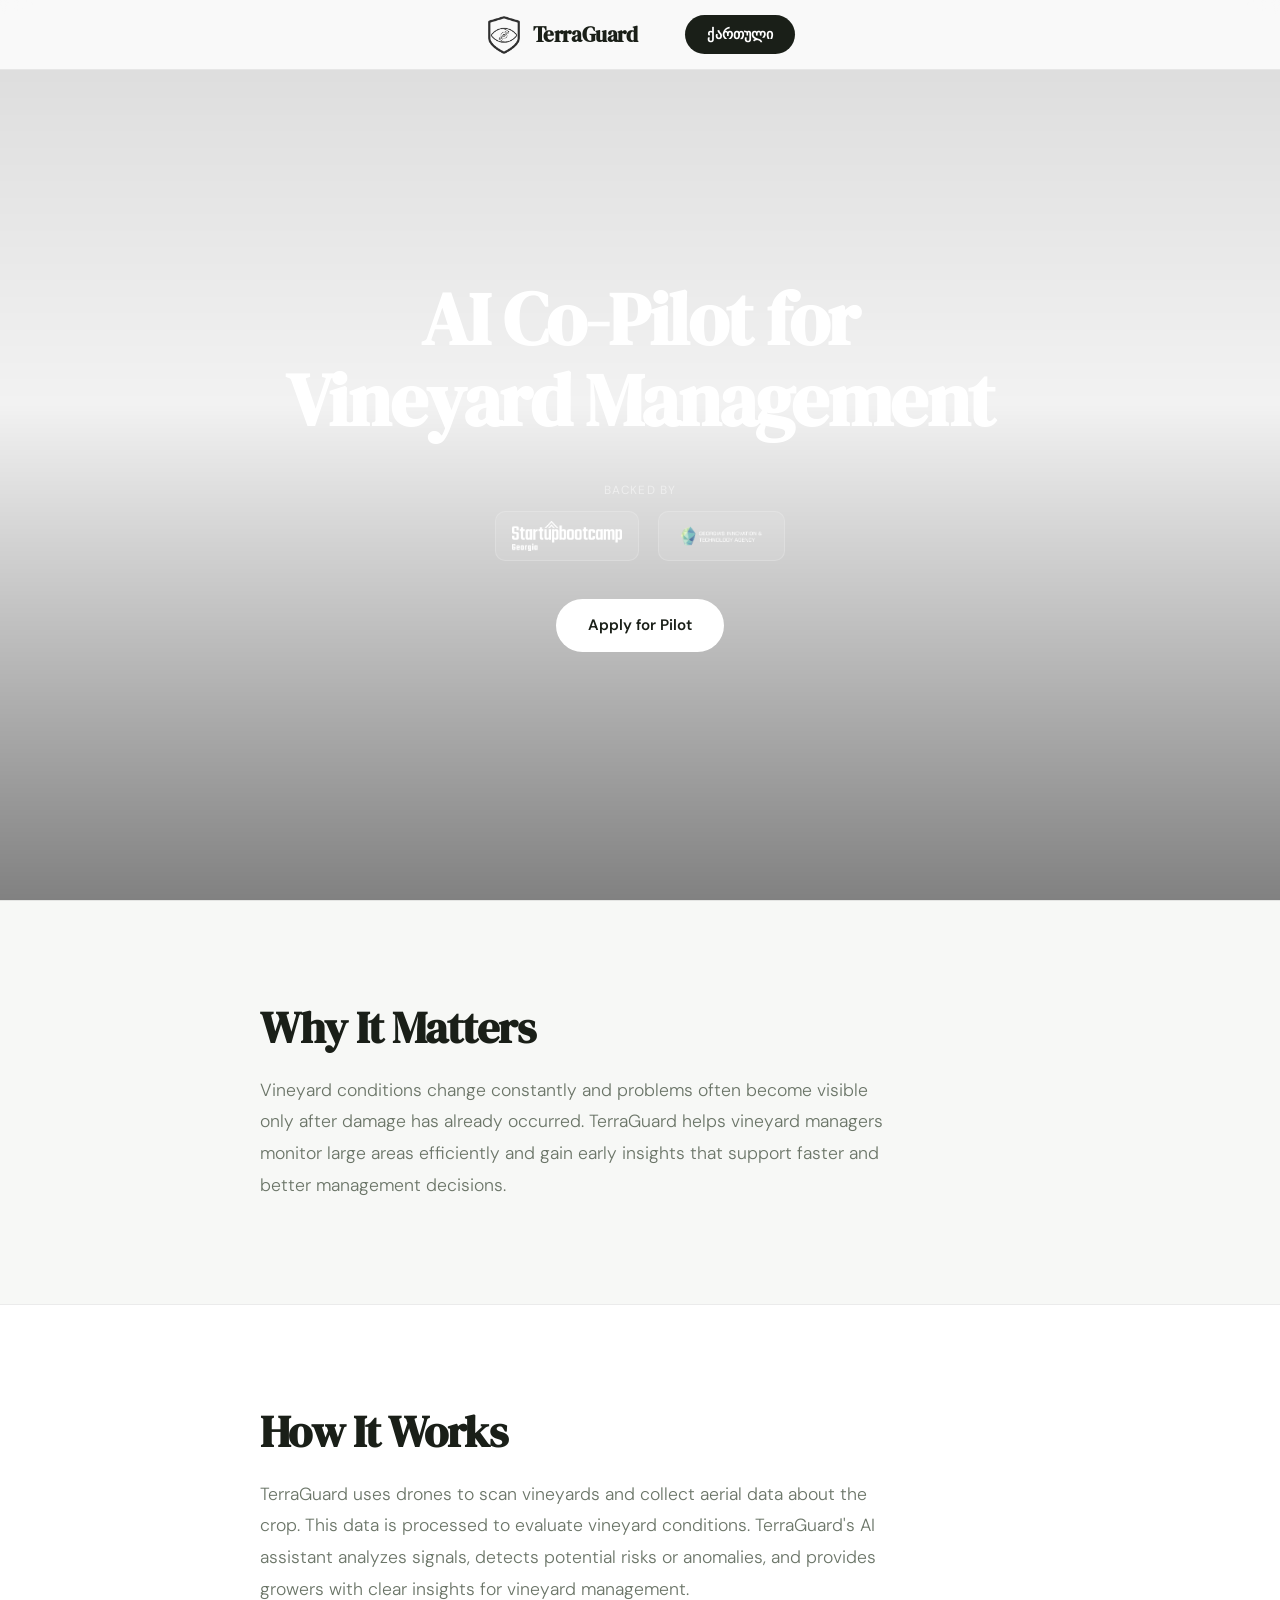
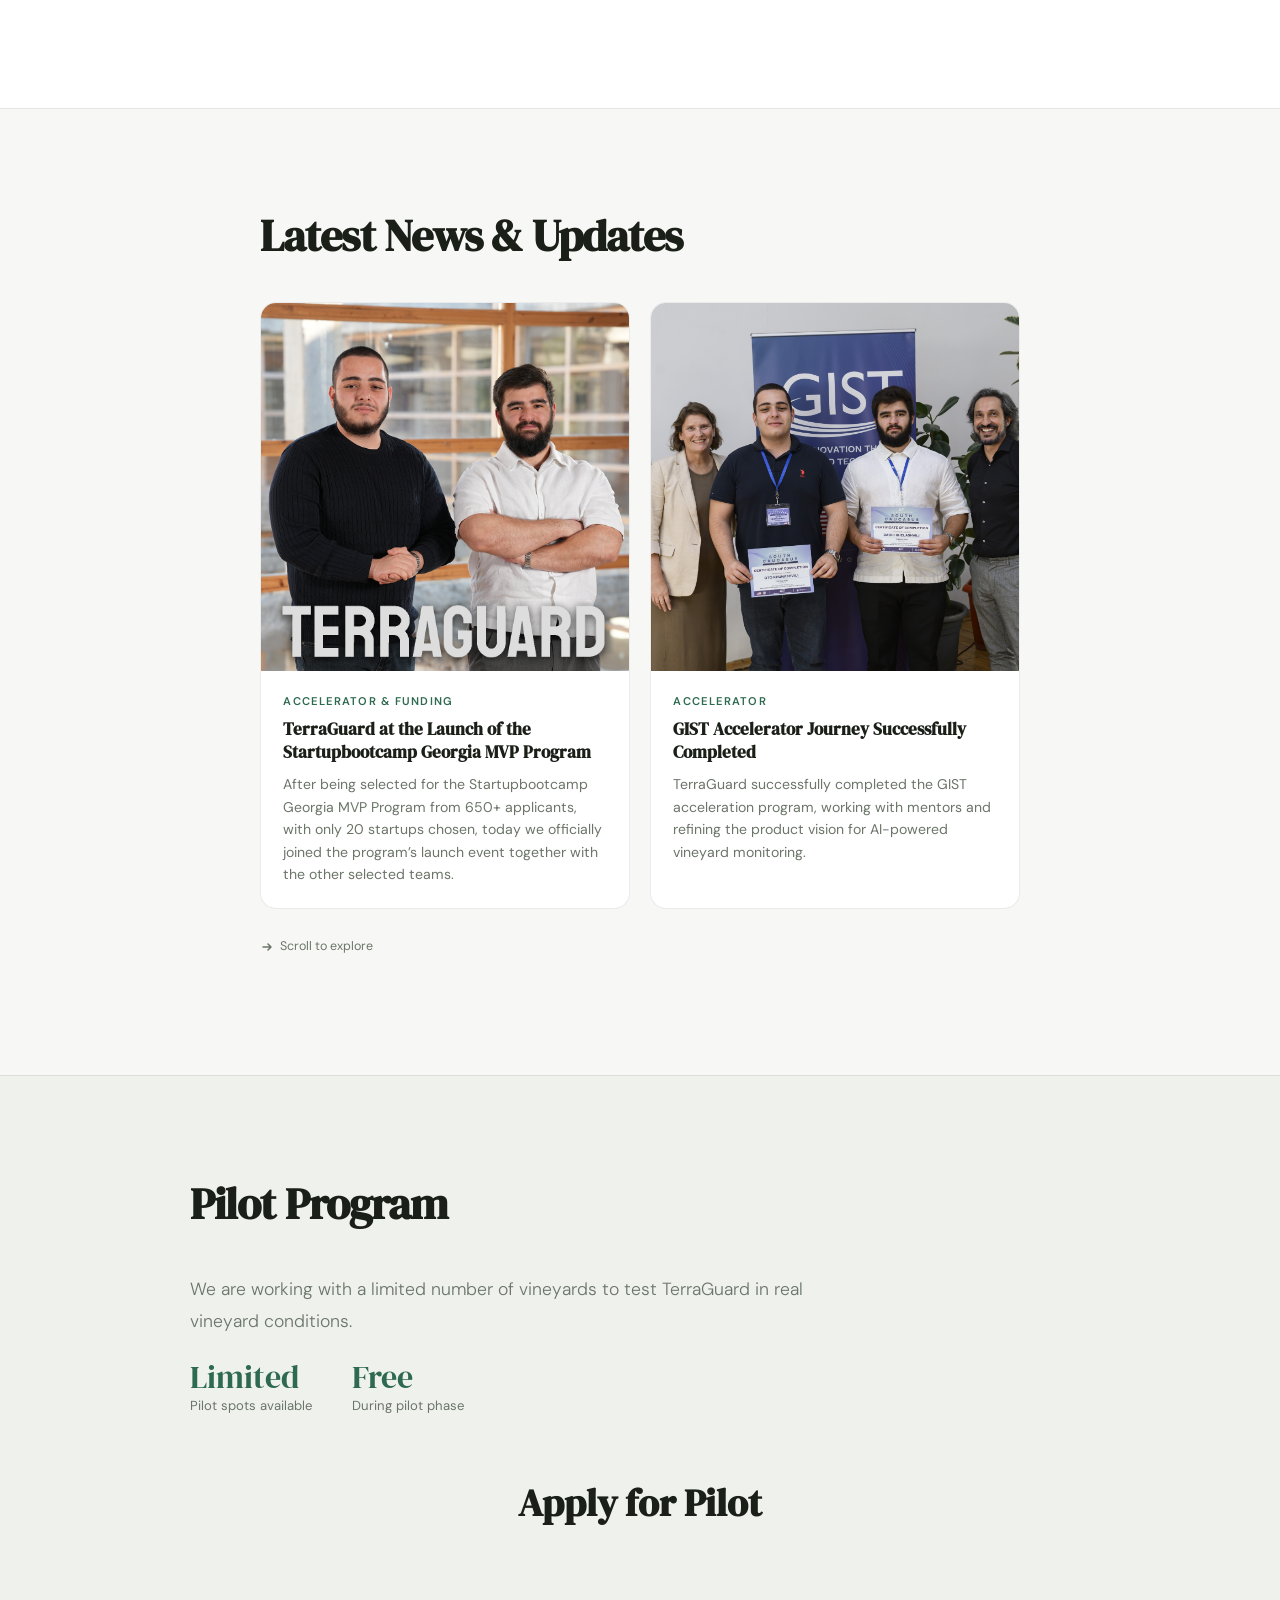
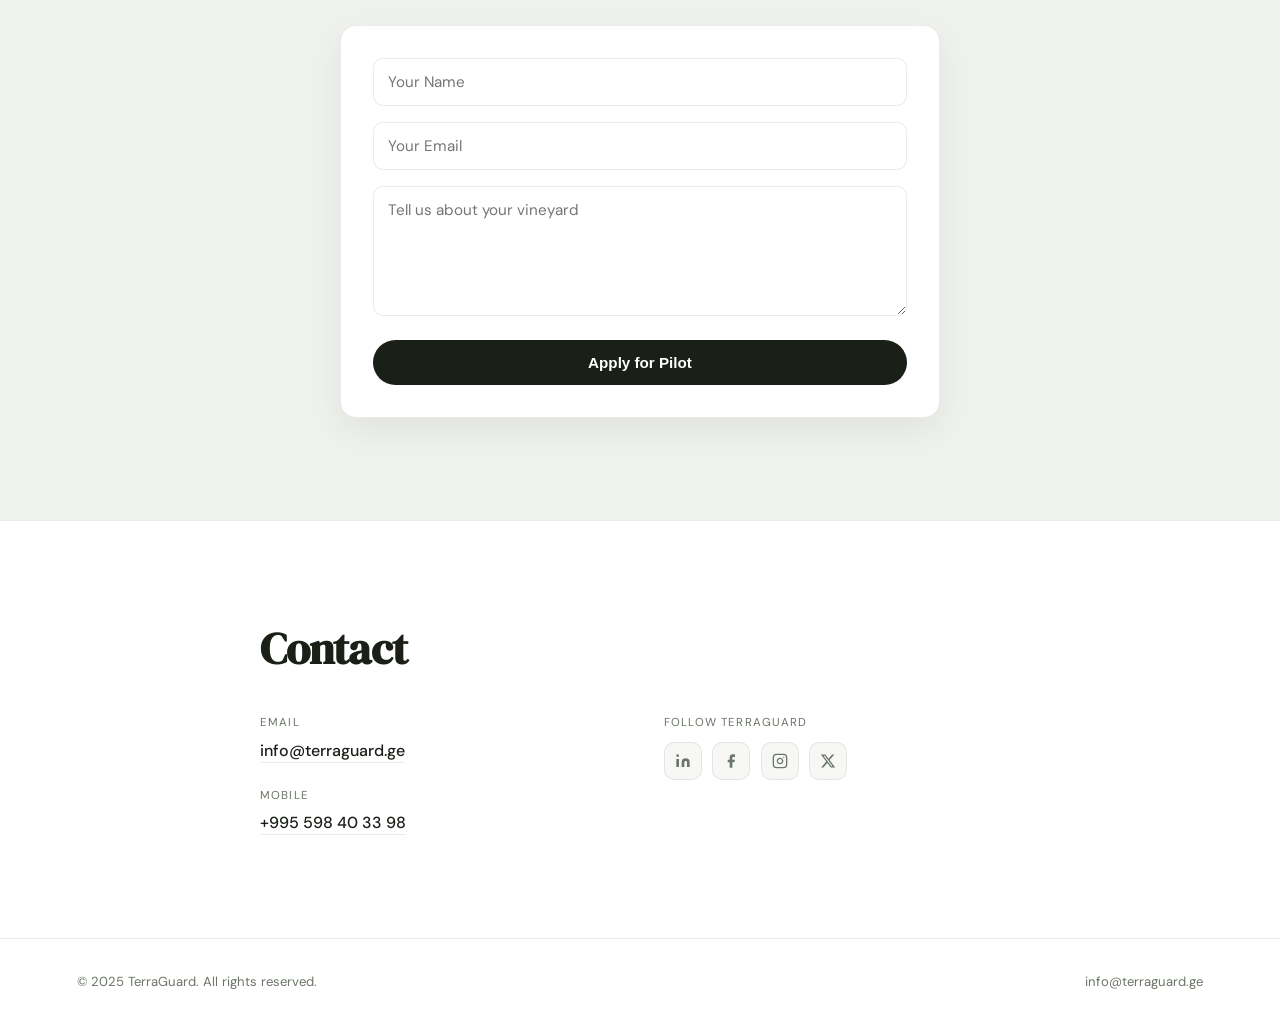
==== index.html @ a2ea426a "Enhance SEO with updated meta tags Updated Open Graph and Twitter meta tags for improved SEO." ====
<!DOCTYPE html>
<html lang="en">
<head>
<!--SEO -->
<meta property="og:title" content="TerraGuard — AI Co-Pilot for Vineyard Management">
<meta property="og:description" content="TerraGuard uses drones and AI to help vineyard managers detect disease early and improve yield quality.">
<meta property="og:image" content="https://terraguard.ge/og-image.png">
<meta property="og:image:width" content="1200">
<meta property="og:image:height" content="630">
<meta property="og:type" content="website">
<meta property="og:url" content="https://terraguard.ge/">

<link rel="canonical" href="https://terraguard.ge/" />
<meta name="robots" content="index, follow">
<meta name="twitter:card" content="summary_large_image">
<meta name="twitter:title" content="TerraGuard — AI Co-Pilot for Vineyard Management">
<meta name="twitter:description" content="TerraGuard uses drones and AI to help vineyard managers detect disease early and improve yield quality.">
<meta name="twitter:image" content="https://terraguard.ge/og-image.png">


<meta charset="UTF-8">
<meta name="viewport" content="width=device-width, initial-scale=1.0">

<meta name="description" content="TerraGuard: AI-powered vineyard monitoring and precision viticulture. Detect disease early and improve yield quality.">

<title>TerraGuard — AI Co-Pilot for Vineyard Management</title>

<link rel="icon" type="image/png" href="profilePics/web_logo.png">

<link rel="preconnect" href="https://fonts.googleapis.com">
<link rel="preconnect" href="https://fonts.gstatic.com" crossorigin>

<link href="https://fonts.googleapis.com/css2?family=DM+Serif+Display:ital@0;1&family=DM+Sans:ital,opsz,wght@0,9..40,300;0,9..40,400;0,9..40,500;0,9..40,600;1,9..40,300&display=swap" rel="stylesheet">

<link rel="stylesheet" href="style.css">
</head>

<body>

<!-- NAV -->
<nav>
<a class="nav-logo" href="#">
<img src="profilePics/logo.png" alt="">
<strong>TerraGuard</strong>
</a>

<a class="nav-cta" id="langToggle">ქართული</a>
</nav>

<!-- HERO -->
<section id="hero">
<div class="hero-bg"></div>

<div class="hero-content">

<h1
data-en="AI Co-Pilot for Vineyard Management"
data-ka="ვენახის AI ასისტენტი">
AI Co-Pilot for Vineyard Management
</h1>

<div class="backed-by">

<span
class="backed-by-label"
data-en="Backed by"
data-ka="მხარდაჭერილია">
Backed by
</span>

<div class="backed-by-logos">

<a href="#">
<img src="profilePics/sbc.png">
</a>

<a href="#">
<img src="profilePics/gita.png">
</a>

</div>
</div>

<div class="hero-cta-wrap">

<a class="btn-primary" href="#pilot"
data-en="Apply for Pilot"
data-ka="ადრეული წვდომის მოთხოვნა">
Apply for Pilot
</a>

</div>

</div>
</section>

<!-- WHY -->
<section id="why">

<div class="section-inner">

<h2
data-en="Why It Matters"
data-ka="რატომ არის ეს მნიშვნელოვანი">
Why It Matters
</h2>

<p class="body-text"
data-en="Vineyard conditions change constantly and problems often become visible only after damage has already occurred. TerraGuard helps vineyard managers monitor large areas efficiently and gain early insights that support faster and better management decisions."
data-ka="ვენახის პრობლემები მუდმივად ცვალებადია და ხშირად მხოლოდ მაშინ ხდება შესამჩნევი, როდესაც დაზიანება უკვე სახეზეა. „ტერაგარდი“ მევენახეებს დიდი ტერიტორიების ეფექტურად მონიტორინგსა და ადრეული ანალიზის მიღებაში ეხმარება, რაც ხელს უწყობს სწრაფი და სწორი გადაწყვეტილებების მიღებას.">

Vineyard conditions change constantly and problems often become visible only after damage has already occurred. TerraGuard helps vineyard managers monitor large areas efficiently and gain early insights that support faster and better management decisions.

</p>

</div>
</section>

<!-- HOW -->
<section id="how">

<div class="section-inner">

<h2
data-en="How It Works"
data-ka="როგორ ფუნქციონირებს">
How It Works
</h2>

<p class="body-text"
data-en="TerraGuard uses drones to scan vineyards and collect aerial data about the crop. This data is processed to evaluate vineyard conditions. TerraGuard's AI assistant analyzes signals, detects potential risks or anomalies, and provides growers with clear insights for vineyard management."
data-ka="ტერაგარდი იყენებს დრონებს ვენახების დასასკანირებლად და აგროვებს ინფორმაციას მოსავლის შესახებ. ეს მონაცემები მუშავდება ვენახის მდგომარეობის შესაფასებლად. „ტერაგარდის“ AI ასისტენტი აანალიზებს მიღებულ სიგნალებს, ავლენს პოტენციურ რისკებსა თუ ანომალიებს და მევენახეებს აწვდის მკაფიო რჩევებს ვენახის მართვის შესახებ.">

TerraGuard uses drones to scan vineyards and collect aerial data about the crop. This data is processed to evaluate vineyard conditions. TerraGuard's AI assistant analyzes signals, detects potential risks or anomalies, and provides growers with clear insights for vineyard management.

</p>

</div>
</section>

  <section id="news">
  <div class="section-inner reveal">
    <h2 
      data-en="Latest News & Updates"
      data-ka="სიახლეები">
      Latest News &amp; Updates
    </h2>
  </div>
  <div class="section-inner">
    <div class="news-scroll-wrap">
      <div class="news-scroll">

        
        <div class="news-card">
          <div class="news-card-img">
            <img src="profilePics/me da dachi.png" alt="Startupbootcamp Georgia MVP Program"
              onerror="this.style.display='none';this.parentNode.innerHTML='<div class=\'img-placeholder\'><svg width=\'40\' height=\'40\' viewBox=\'0 0 24 24\' fill=\'none\' stroke=\'#b8c9b0\' stroke-width=\'1.2\'><path d=\'M12 2L2 7l10 5 10-5-10-5z\'/><path d=\'M2 17l10 5 10-5\'/><path d=\'M2 12l10 5 10-5\'/></svg></div>'">
          </div>
          <div class="news-card-body">
            <span class="news-tag"
              data-en="Accelerator & Funding"
              data-ka="აქსელერაცია და დაფინანსება">
              Accelerator & Funding
            </span>
            <h3
              data-en="TerraGuard at the Launch of the Startupbootcamp Georgia MVP Program"
              data-ka="ტერაგარდი Startupbootcamp Georgia-ს MVP პროგრამის გახსნაზე">
              TerraGuard at the Launch of the Startupbootcamp Georgia MVP Program
            </h3>
            <p
              data-en="After being selected for the Startupbootcamp Georgia MVP Program from 650+ applicants, with only 20 startups chosen, today we officially joined the program’s launch event together with the other selected teams."
              data-ka="650-ზე მეტ აპლიკანტს შორის ჩვენ იმ 20 სტარტაპში მოვხვდით, რომლებიც პროგრამაში მიიღებენ მონაწილეობას. გარდა ამისა, ჩვენი MVP-ის განვითარებისა და ვალიდაციისთვის მოვიპოვეთ GITA-ს გრანტი.">
              After being selected for the Startupbootcamp Georgia MVP Program from 650+ applicants, with only 20 startups chosen, today we officially joined the program’s launch event together with the other selected teams.
            </p>
          </div>
        </div>

        <div class="news-card">
          <div class="news-card-img">
            <img src="profilePics/12.jpg" alt="GIST Accelerator"
              onerror="this.style.display='none';this.parentNode.innerHTML='<div class=\'img-placeholder\'><svg width=\'40\' height=\'40\' viewBox=\'0 0 24 24\' fill=\'none\' stroke=\'#b8c9b0\' stroke-width=\'1.2\'><path d=\'M12 2L2 7l10 5 10-5-10-5z\'/><path d=\'M2 17l10 5 10-5\'/><path d=\'M2 12l10 5 10-5\'/></svg></div>'">
          </div>
          <div class="news-card-body">
            <span class="news-tag"
              data-en="Accelerator"
              data-ka="აქსელერაცია">
              Accelerator
            </span>
            <h3
              data-en="GIST Accelerator Journey Successfully Completed"
              data-ka="GIST აქსელერაციის პროგრამა წარმატებით დავასრულეთ">
              GIST Accelerator Journey Successfully Completed
            </h3>
            <p
              data-en="TerraGuard successfully completed the GIST acceleration program, working with mentors and refining the product vision for AI-powered vineyard monitoring."
              data-ka="ეს იყო საოცარი მოგზაურობა, რომელმაც არა მხოლოდ გამოწვევების წინაშე დაგვაყენა, არამედ ახალი შესაძლებლობებიც დაგვანახა და გუნდის მისიაზეც დაგვაფიქრა">
              TerraGuard successfully completed the GIST acceleration program, working with mentors and refining the product vision for AI-powered vineyard monitoring.
            </p>
          </div>
        </div>

        <div class="news-card">
          <div class="news-card-img">
            <img src="profilePics/datafest-tbilisi.jpg" alt="DataFest Tbilisi"
              onerror="this.style.display='none';this.parentNode.innerHTML='<div class=\'img-placeholder\'><svg width=\'40\' height=\'40\' viewBox=\'0 0 24 24\' fill=\'none\' stroke=\'#b8c9b0\' stroke-width=\'1.2\'><rect x=\'3\' y=\'3\' width=\'18\' height=\'18\' rx=\'2\'/><polyline points=\'3 9 21 9\'/><polyline points=\'9 21 9 9\'/></svg></div>'">
          </div>
          <div class="news-card-body">
            <span class="news-tag"
              data-en="Event"
              data-ka="Event">
              Event
            </span>
            <h3
              data-en="Showcasing TerraGuard at DataFest Tbilisi"
              data-ka="TerraGuard DataFest Tbilisi-ზე">
              Showcasing TerraGuard at DataFest Tbilisi
            </h3>
            <p
              data-en="TerraGuard was presented at DataFest Tbilisi, where the team connected with researchers, startups, and innovators in the AI and data community."
              data-ka="„ტერაგარდი“ წარდგენილი იყო DataFest Tbilisi-ზე, სადაც AI მკვლევრები, სტარტაპერები და ინოვატორები გავიცანით">
              TerraGuard was presented at DataFest Tbilisi, where the team connected with researchers, startups, and innovators in the AI and data community.
            </p>
          </div>
        </div>


      </div>
      <div class="scroll-hint"
        data-en="Scroll to explore"
        data-ka="გასქროლე სანახავად">
        <svg width="14" height="14" viewBox="0 0 14 14" fill="none"><path d="M3 7h8M8 4l3 3-3 3" stroke="currentColor" stroke-width="1.5" stroke-linecap="round" stroke-linejoin="round"/></svg>
        Scroll to explore
      </div>
    </div>
  </div>
</section>
  
<!-- PILOT -->
<section id="pilot">

<div class="pilot-inner">

<h2
data-en="Pilot Program"
data-ka="ადრეული წვდომის მიღების პროგრამა">
Pilot Program
</h2>

<p class="body-text"
data-en="We are working with a limited number of vineyards to test TerraGuard in real vineyard conditions."
data-ka="ჩვენ ვთანამშრომლობთ ვენახების შეზღუდულ რაოდენობასთან, რათა „ტერაგარდი“ რეალურ პირობებში გამოვცადოთ.">

We are working with a limited number of vineyards to test TerraGuard in real vineyard conditions.

</p>

<div class="pilot-stat-row">

<div class="stat">

<span class="stat-num"
data-en="Limited"
data-ka="შეზღუდული">
Limited
</span>

<span class="stat-label"
data-en="Pilot spots available"
data-ka="ადგილები საპილოტე პროგრამისთვის">
Pilot spots available
</span>

</div>

<div class="stat">

<span class="stat-num"
data-en="Free"
data-ka="უფასოა">
Free
</span>

<span class="stat-label"
data-en="During pilot phase"
data-ka="ტესტირების პერიოდში">
During pilot phase
</span>

</div>

</div>

<h3 class="pilot-form-title"
data-en="Apply for Pilot"
data-ka="გახდით პარტნიორი">
Apply for Pilot
</h3>

<div class="contact-form-card">

<form action="https://formspree.io/f/mzdjjvdy" method="POST" class="contact-form">

<input
type="text"
name="name"
placeholder="Your Name"
data-en="Your Name"
data-ka="სახელი და გვარი"
required>

<input
type="email"
name="email"
placeholder="Your Email"
data-en="Your Email"
data-ka="ელფოსტა"
required>

<textarea
name="message"
placeholder="Tell us about your vineyard"
data-en="Tell us about your vineyard"
data-ka="მოგვიყევით თქვენი ვენახის შესახებ"
required></textarea>

<button type="submit" class="contact-submit"
data-en="Apply for Pilot"
data-ka="ადრეული წვდომის მოთხოვნა">
Apply for Pilot
</button>

</form>

</div>

</div>
</section>

<!-- CONTACT -->
<section id="contact">
  <div class="section-inner">

    <div class="reveal">
      <h2>Contact</h2>
    </div>

    <div class="contact-grid reveal">

      <div>
        <div class="contact-item">
          <span class="contact-label">Email</span>
          <span class="contact-value">
            <a href="mailto:info@terraguard.ge">info@terraguard.ge</a>
          </span>
        </div>

        <div class="contact-item" style="margin-top:1.5rem">
          <span class="contact-label">Mobile</span>
          <span class="contact-value">
            <a href="tel:+995598403398">+995 598 40 33 98</a>
          </span>
        </div>
      </div>

      <div>
        <div class="contact-item">
          <span class="contact-label">Follow TerraGuard</span>

          <div class="social-row">

            <a class="social-link" href="https://www.linkedin.com/company/terraguard/" aria-label="LinkedIn">
              <svg width="16" height="16" viewBox="0 0 24 24" fill="currentColor">
                <path d="M16 8a6 6 0 016 6v7h-4v-7a2 2 0 00-2-2 2 2 0 00-2 2v7h-4v-7a6 6 0 016-6z"/>
                <rect x="2" y="9" width="4" height="12"/>
                <circle cx="4" cy="4" r="2"/>
              </svg>
            </a>

            <a class="social-link" href="https://www.facebook.com/TerraguardAI" aria-label="Facebook">
              <svg width="16" height="16" viewBox="0 0 24 24" fill="currentColor">
                <path d="M18 2h-3a5 5 0 00-5 5v3H7v4h3v8h4v-8h3l1-4h-4V7a1 1 0 011-1h3z"/>
              </svg>
            </a>

            <a class="social-link" href="https://www.instagram.com/terraguard.ge/" aria-label="Instagram">
              <svg width="16" height="16" viewBox="0 0 24 24" fill="none"
                   stroke="currentColor" stroke-width="2"
                   stroke-linecap="round" stroke-linejoin="round">
                <rect x="2" y="2" width="20" height="20" rx="5" ry="5"/>
                <path d="M16 11.37A4 4 0 1112.63 8 4 4 0 0116 11.37z"/>
                <line x1="17.5" y1="6.5" x2="17.51" y2="6.5"/>
              </svg>
            </a>

            <a class="social-link" href="https://x.com/TerraGuardge" aria-label="X">
              <svg width="16" height="16" viewBox="0 0 24 24" fill="currentColor">
                <path d="M18.244 2.25h3.308l-7.227 8.26
                         8.502 11.24H16.17l-5.214-6.817
                         L4.99 21.75H1.68l7.73-8.835
                         L1.254 2.25H8.08l4.713 6.231zm-1.161
                         17.52h1.833L7.084 4.126H5.117z"/>
              </svg>
            </a>

          </div>
        </div>
      </div>

    </div>

    <!-- CONTACT FORM -->

  </div>
</section>
<!-- FOOTER -->
<footer>

<span>© 2025 TerraGuard. All rights reserved.</span>

<a href="mailto:info@terraguard.ge">info@terraguard.ge</a>

</footer>
<script src="script.js"></script>
</body>
</html>
---- style.css ----
:root {
    --bg:        #ffffff;
    --bg2:       #f7f8f6;
    --bg3:       #eff1ed;
    --border:    rgba(0,0,0,0.08);
    --border-h:  rgba(0,0,0,0.16);
    --text:      #1a1f18;
    --muted:     #6b7568;
    --accent:    #2d6a4f;
    --card-bg:   #ffffff;
  }

@font-face {
  font-family: "DachiLynx";
  src: url("Dachi the Lynx-46841546889.otf") format("opentype");
}

@font-face {
  font-family: "KaLiteraturuli";
  src: url("ka_literaturuli-25052516694.ttf") format("truetype");
}
html:lang(ka) body {
  font-family: "KaLiteraturuli", sans-serif;
}

html:lang(ka) h1,
html:lang(ka) h2,
html:lang(ka) h3,
html:lang(ka) .pilot-form-title,
html:lang(ka) .stat-num {
  font-family: "DachiLynx", serif;
}


  *, *::before, *::after { box-sizing: border-box; margin: 0; padding: 0; }
  html { scroll-behavior: smooth; }

  body {
    background: var(--bg);
    color: var(--text);
    font-family: "DM Sans", sans-serif;
    font-size: 16px;
    line-height: 1.6;
    overflow-x: hidden;
    -webkit-font-smoothing: antialiased;
  }

  /* ─── NAV ─────────────────────────────────────────────── */
/* NAV */
nav {
  position: fixed;
  top: 0;
  left: 0;
  right: 0;
  z-index: 100;

  display: flex;
  align-items: center;
  justify-content: center;
  gap: 3rem;

  height: 70px;
  padding: 0 2rem;

  background: rgba(255,255,255,0.82);
  backdrop-filter: blur(16px);
  border-bottom: 1px solid var(--border);
}

/* Logo + Brand */
.nav-logo {
  display: flex;
  align-items: center;
  gap: 10px;

  font-family: "DM Serif Display", serif !important;
  font-size: 1.3rem;
  font-weight: 600;
  letter-spacing: -0.02em;

  color: var(--text);
  text-decoration: none;
}

/* Logo image */
.nav-logo img {
  height: 38px;
  width: auto;
  object-fit: contain;
  display: block;
}

/* CTA Button */
.nav-cta {
  display: inline-flex;
  align-items: center;
  justify-content: center;

  padding: 9px 22px;
  border-radius: 999px;

  background: var(--text);
  color: #fff;

  font-size: 0.85rem;
  font-weight: 600;
  letter-spacing: 0.01em;

  text-decoration: none;

  transition: transform 0.18s ease,
              box-shadow 0.18s ease,
              background 0.18s ease;
}

.nav-cta:hover {
  background: var(--accent);
  transform: translateY(-1px);
  box-shadow: 0 6px 20px rgba(45,106,79,0.22);
}

@media (max-width: 640px) {

  nav {
    gap: 1rem;
    padding: 0 1rem;
    height: 64px;
  }

  .nav-logo {
    font-size: 1.15rem;
  }

  .nav-logo img {
    height: 34px;
  }

  .nav-cta {
    padding: 10px 18px;
    font-size: 0.8rem;
  }
}

  /* ─── HERO ─────────────────────────────────────────────── */
  #hero {
    position: relative;
    min-height: 100svh;
    display: flex; align-items: center; justify-content: center;
    text-align: center;
    padding: 7rem clamp(1.5rem, 6vw, 6rem) 5rem;
    overflow: hidden;
  }
  .hero-bg {
    position: absolute; inset: 0;
    background-image: url('profilePics/hero.png');
    background-size: cover; background-position: center;
    filter: brightness(0.4) saturate(0.7);
    transform: scale(1.02);
    transition: transform 8s ease-out;
  }
  #hero:hover .hero-bg { transform: scale(1.0); }
  .hero-bg::after {
    content: '';
    position: absolute; inset: 0;
    background: linear-gradient(180deg, rgba(0,0,0,0.15) 0%, rgba(0,0,0,0.05) 45%, rgba(0,0,0,0.5) 100%);
  }
  .hero-content {
    position: relative; z-index: 1;
    max-width: 720px;
    display: flex; flex-direction: column; align-items: center;
  }

  h1 {
     font-family: "DM Serif Display", serif;
    font-size: clamp(2.5rem, 6vw, 4.6rem);
    line-height: 1.1; letter-spacing: -0.02em;
    color: #fff;
    animation: fadeUp 0.8s 0.05s ease both;
  }

  .backed-by {
    display: flex; flex-direction: column; align-items: center; gap: 0.7rem;
    margin-top: 2.4rem;
    animation: fadeUp 0.8s 0.2s ease both;
  }
  .backed-by-label {
    font-size: 0.74rem; text-transform: uppercase; letter-spacing: 0.1em;
    color: rgba(255,255,255,0.5);
  }
  .backed-by-logos {
    display: flex; align-items: center; justify-content: center; gap: 1.2rem; flex-wrap: wrap;
  }
  .backed-by-logos a {
    display: flex; align-items: center;
    padding: 9px 16px; border-radius: 10px;
    background: rgba(255,255,255,0.1); border: 1px solid rgba(255,255,255,0.18);
    backdrop-filter: blur(6px);
    transition: background 0.2s, border-color 0.2s;
  }
  .backed-by-logos a:hover { background: rgba(255,255,255,0.18); border-color: rgba(255,255,255,0.3); }
  .backed-by-logos img { height: 30px; width: auto; object-fit: contain; filter: brightness(1.1) saturate(0.55); }

  .hero-cta-wrap {
    margin-top: 2.4rem;
    display: flex; align-items: center; justify-content: center; gap: 1rem; flex-wrap: wrap;
    animation: fadeUp 0.8s 0.32s ease both;
  }
  .btn-primary {
    display: inline-flex; align-items: center; gap: 8px;
    padding: 14px 32px; border-radius: 100px;
    background: #fff; color: var(--text);
    font-size: 0.95rem; font-weight: 600; text-decoration: none;
    transition: transform 0.22s, box-shadow 0.22s, background 0.22s, color 0.22s;
  }
  .btn-primary:hover {
    background: var(--accent); color: #fff;
    transform: translateY(-2px); box-shadow: 0 8px 28px rgba(45,106,79,0.35);
  }
  .btn-primary svg { flex-shrink: 0; }

  @keyframes fadeUp {
    from { opacity: 0; transform: translateY(20px); }
    to   { opacity: 1; transform: translateY(0); }
  }

  /* ─── SECTIONS ─────────────────────────────────────────── */
  section { padding: clamp(5rem, 8vw, 9rem) clamp(1.5rem, 6vw, 6rem); }
  section + section { border-top: 1px solid var(--border); }
  .section-inner { max-width: 760px; margin: 0 auto; }

  h2 {
     font-family: "DM Serif Display", serif;
    font-size: clamp(2rem, 4vw, 2.75rem);
    letter-spacing: -0.02em; line-height: 1.15;
    color: var(--text); margin-bottom: 1.3rem;
  }
  .body-text {
    font-size: clamp(1rem, 1.6vw, 1.1rem);
    color: var(--muted);
    line-height: 1.8; font-weight: 300;
    max-width: 640px;
  }

  /* ─── WHY / HOW ────────────────────────────────────────── */
  #why { background: var(--bg2); }
  #how { background: var(--bg); }

  /* ─── NEWS ─────────────────────────────────────────────── */
  #news { background: var(--bg2); overflow: hidden; }
  .news-scroll-wrap { margin-top: 2.5rem; padding-bottom: 1rem; }
  .news-scroll {
    display: flex; gap: 1.25rem;
    overflow-x: auto; scroll-snap-type: x mandatory;
    -webkit-overflow-scrolling: touch;
    padding-bottom: 0.75rem;
    scrollbar-width: thin; scrollbar-color: var(--border) transparent;
  }
  .news-scroll::-webkit-scrollbar { height: 4px; }
  .news-scroll::-webkit-scrollbar-thumb { background: var(--border); border-radius: 4px; }

  .news-card {
    flex: 0 0 calc(50% - 0.625rem);
    min-width: 280px;
    scroll-snap-align: start;
    border-radius: 16px;
    background: var(--card-bg);
    border: 1px solid var(--border);
    overflow: hidden;
    transition: border-color 0.25s, box-shadow 0.25s, transform 0.25s;
  }
  @media (max-width: 640px) { .news-card { flex: 0 0 86%; } }
  .news-card:hover { border-color: var(--border-h); box-shadow: 0 8px 28px rgba(0,0,0,0.07); transform: translateY(-3px); }
  .news-card-img {
  width: 100%;
  aspect-ratio: 1 / 1;
  overflow: hidden;
  background: var(--bg3);
}
  .news-card-img img { width: 100%; height: 100%; object-fit: cover; transition: transform 0.4s ease; display: block; }
  .news-card:hover .news-card-img img { transform: scale(1.04); }
  .news-card-img .img-placeholder {
    width: 100%; height: 100%; background: var(--bg3);
    display: flex; align-items: center; justify-content: center;
  }
  .news-card-body { padding: 1.4rem; }
  .news-card-body .news-tag {
    font-size: 0.7rem; text-transform: uppercase; letter-spacing: 0.1em;
    color: var(--accent); font-weight: 600; margin-bottom: 0.5rem; display: block;
  }
  .news-card-body h3 {
    font-family: "DM Serif Display", serif;
    font-size: 1.05rem; line-height: 1.35;
    color: var(--text); margin-bottom: 0.55rem;
  }
  .news-card-body p { font-size: 0.88rem; color: var(--muted); line-height: 1.6; }

  .scroll-hint {
    display: flex; align-items: center; gap: 6px;
    margin-top: 1rem; font-size: 0.78rem; color: var(--muted);
  }
  .scroll-hint svg { animation: nudge 1.6s ease-in-out infinite; }
  @keyframes nudge { 0%,100% { transform: translateX(0); } 50% { transform: translateX(5px); } }

  /* ─── PILOT ─────────────────────────────────────────────── */
  /* ─── PILOT ─────────────────────────────────────────────── */
#pilot { background: var(--bg3); }
.pilot-inner {
  max-width: 900px; margin: 0 auto;
  display: flex; flex-direction: column; align-items: flex-start; gap: 1.5rem;
}

.pilot-form-title{
  font-family: "DM Serif Display", serif;
  font-size:clamp(2rem, 3vw, 2.6rem);
  margin-top:2rem;
  margin-bottom:1.2rem;
  text-align:center;
  width:100%;
}

.pilot-stat-row { display: flex; gap: 2.5rem; flex-wrap: wrap; }
.stat { display: flex; flex-direction: column; gap: 2px; }
.stat-num { font-family: "DM Serif Display", serif; font-size: 2rem; color: var(--accent); line-height: 1; }
.stat-label { font-size: 0.82rem; color: var(--muted); }
#pilot .btn-primary { background: var(--text); color: #fff; }
#pilot .btn-primary:hover { background: var(--accent); color: #fff; }

/* Contact Form Card */
.contact-form-card{
  width:100%;
  max-width:760px;
  margin:3rem auto 0;
  padding:2.4rem;
  background:#fff;
  border-radius:16px;
  border:1px solid var(--border);
  box-shadow:0 12px 32px rgba(0,0,0,0.06);
}

  /* ─── CONTACT ───────────────────────────────────────────── */

/* ─── CONTACT ───────────────────────────────────────────── */

#contact { background: var(--bg); }

.contact-grid{
  display:grid;
  grid-template-columns:1fr 1fr;
  gap:3rem;
  margin-top:2.5rem;
}

@media (max-width:640px){
  .contact-grid{
    grid-template-columns:1fr;
    gap:2rem;
  }
}

.contact-item{
  display:flex;
  flex-direction:column;
  gap:0.3rem;
}

.contact-label{
  font-size:0.72rem;
  text-transform:uppercase;
  letter-spacing:0.1em;
  color:var(--muted);
}

.contact-value{
  font-size:1rem;
  font-weight:500;
  color:var(--text);
}

.contact-value a{
  color:var(--text);
  text-decoration:none;
  border-bottom:1px solid var(--border);
  padding-bottom:1px;
}

.contact-value a:hover{
  color:var(--accent);
  border-color:var(--accent);
}

.social-row{
  display:flex;
  gap:0.65rem;
  flex-wrap:wrap;
  margin-top:0.25rem;
}

.social-link{
  display:inline-flex;
  align-items:center;
  justify-content:center;
  width:38px;
  height:38px;
  border-radius:10px;
  background:var(--bg2);
  border:1px solid var(--border);
  color:var(--muted);
  transition:all .2s ease;
}

.social-link:hover{
  border-color:var(--border-h);
  color:var(--text);
  background:#fff;
  transform:translateY(-2px);
}

/* Contact Form Card */
.contact-form-card{
  max-width:600px;
  margin:3rem auto 0;
  padding:2rem;
  background:#fff;
  border-radius:16px;
  border:1px solid var(--border);
  box-shadow:0 12px 32px rgba(0,0,0,0.06);
}

/* Form layout */
.contact-form{
  display:flex;
  flex-direction:column;
  gap:1rem;
}

/* Inputs */
.contact-form input,
.contact-form textarea{
  width:100%;
  padding:13px 14px;
  border-radius:10px;
  border:1px solid var(--border);
  font-family: "DM Sans", sans-serif;
  font-size:0.95rem;
  background:#fff;
  transition:border-color .2s, box-shadow .2s;
}

.contact-form textarea{
  min-height:130px;
  resize:vertical;
  font-family: "DM Sans", sans-serif;
}

.contact-form input:focus,
.contact-form textarea:focus{
  outline:none;
  border-color:var(--accent);
  box-shadow:0 0 0 2px rgba(45,106,79,0.08);
}

/* Submit button */
.contact-submit{
  margin-top:.5rem;
  padding:14px;
  border:none;
  border-radius:100px;
  background:var(--text);
  color:#fff;
  font-weight:600;
  font-size:0.95rem;
  cursor:pointer;
  transition:transform .18s ease, box-shadow .18s ease, background .18s ease;
}

.contact-submit:hover{
  background:var(--accent);
  transform:translateY(-1px);
  box-shadow:0 8px 24px rgba(45,106,79,0.25);
}

/* Mobile */
@media (max-width:640px){
  .contact-form-card{
    padding:1.6rem;
  }
}

  /* ─── FOOTER ─────────────────────────────────────────────── */
  footer {
    border-top: 1px solid var(--border);
    padding: 2rem clamp(1.5rem, 6vw, 6rem);
    display: flex; align-items: center; justify-content: space-between; flex-wrap: wrap; gap: 1rem;
    font-size: 0.82rem; color: var(--muted);
  }
  footer a { color: var(--muted); text-decoration: none; }
  footer a:hover { color: var(--text); }

  /* ─── SCROLL REVEAL ──────────────────────────────────────── */
  .reveal { opacity: 0; transform: translateY(24px); transition: opacity 0.65s ease, transform 0.65s ease; }
  .reveal.visible { opacity: 1; transform: translateY(0); }
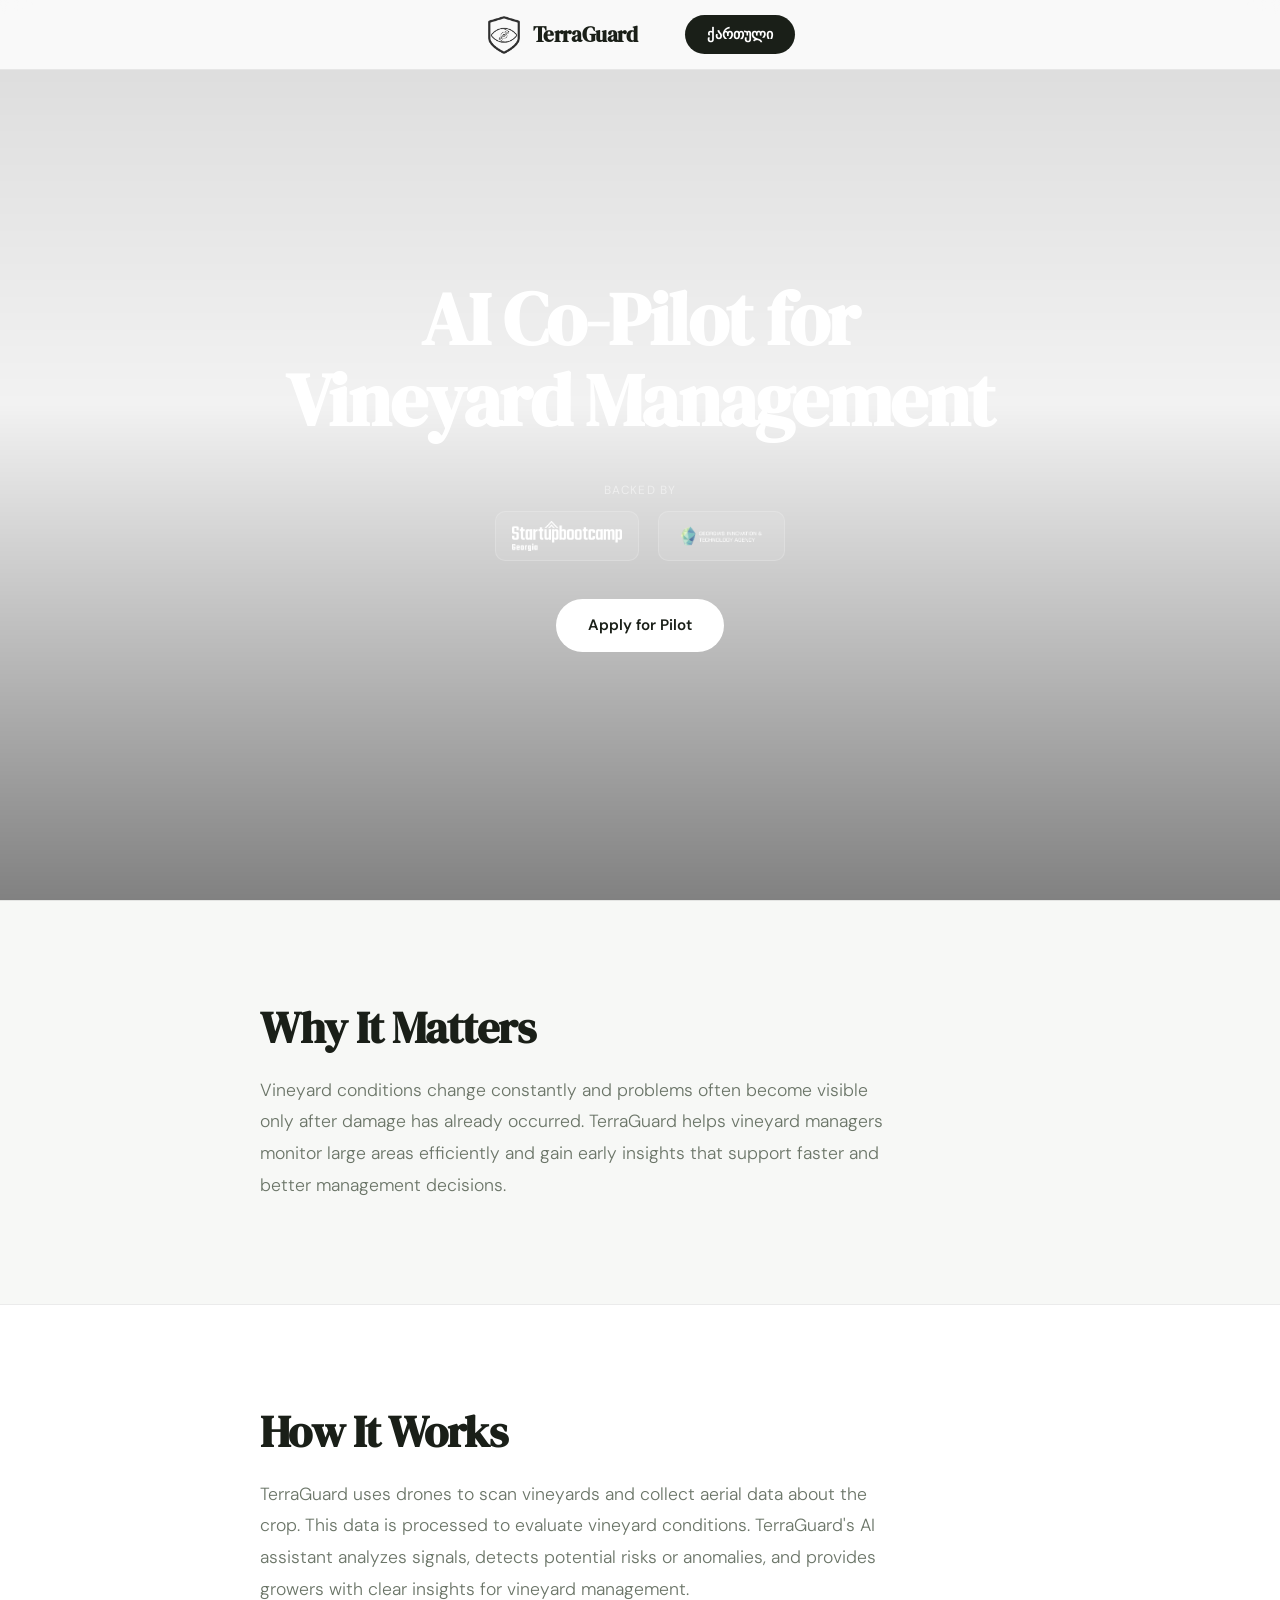
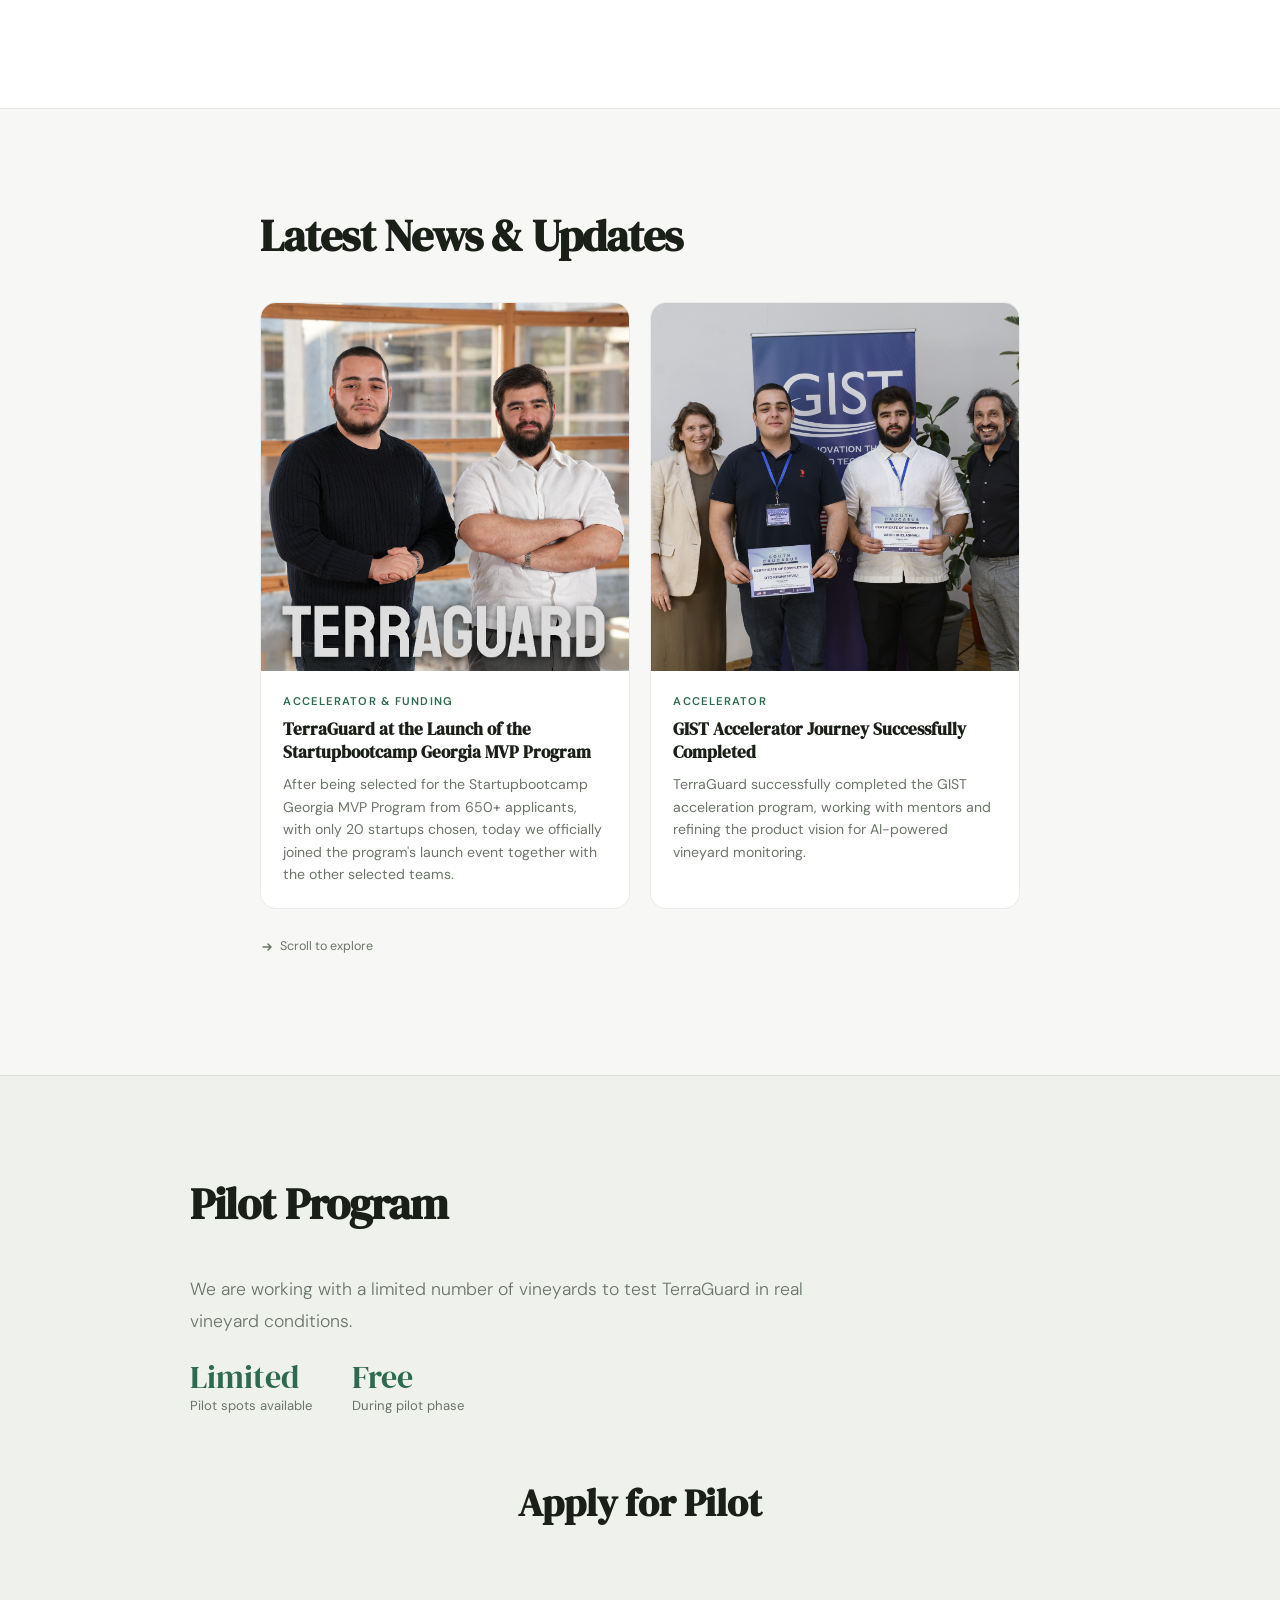
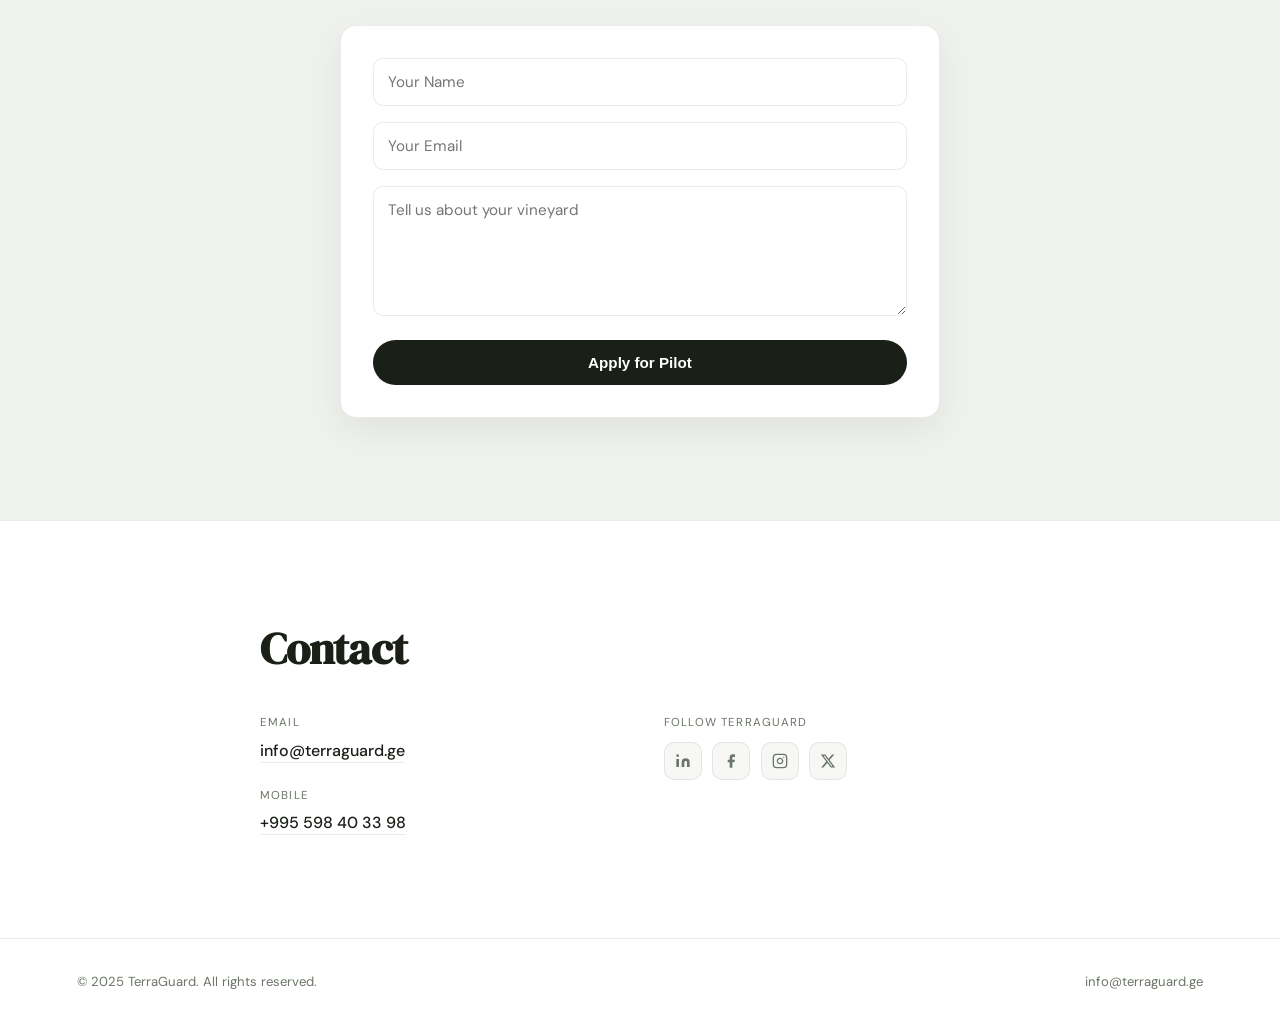
==== commit cce33673: "Enhance index.html with language support and content updates Added alternate language links and upda" ====
--- a/index.html
+++ b/index.html
@@ -11,27 +11,45 @@
 <meta property="og:url" content="https://terraguard.ge/">
 
 <link rel="canonical" href="https://terraguard.ge/" />
+<link rel="alternate" hreflang="en" href="https://terraguard.ge/" />
+<link rel="alternate" hreflang="ka" href="https://terraguard.ge/ka/" />
 <meta name="robots" content="index, follow">
 <meta name="twitter:card" content="summary_large_image">
 <meta name="twitter:title" content="TerraGuard — AI Co-Pilot for Vineyard Management">
 <meta name="twitter:description" content="TerraGuard uses drones and AI to help vineyard managers detect disease early and improve yield quality.">
 <meta name="twitter:image" content="https://terraguard.ge/og-image.png">
 
+<script type="application/ld+json">
+{
+  "@context": "https://schema.org",
+  "@type": "Organization",
+  "name": "TerraGuard",
+  "url": "https://terraguard.ge",
+  "logo": "https://terraguard.ge/profilePics/logo.png",
+  "contactPoint": {
+    "@type": "ContactPoint",
+    "telephone": "+995598403398",
+    "email": "info@terraguard.ge",
+    "contactType": "customer support"
+  },
+  "sameAs": [
+    "https://www.linkedin.com/company/terraguard/",
+    "https://www.facebook.com/TerraguardAI",
+    "https://www.instagram.com/terraguard.ge/",
+    "https://x.com/TerraGuardge"
+  ]
+}
+</script>
 
 <meta charset="UTF-8">
 <meta name="viewport" content="width=device-width, initial-scale=1.0">
-
 <meta name="description" content="TerraGuard: AI-powered vineyard monitoring and precision viticulture. Detect disease early and improve yield quality.">
-
 <title>TerraGuard — AI Co-Pilot for Vineyard Management</title>
 
 <link rel="icon" type="image/png" href="profilePics/web_logo.png">
-
 <link rel="preconnect" href="https://fonts.googleapis.com">
 <link rel="preconnect" href="https://fonts.gstatic.com" crossorigin>
-
 <link href="https://fonts.googleapis.com/css2?family=DM+Serif+Display:ital@0;1&family=DM+Sans:ital,opsz,wght@0,9..40,300;0,9..40,400;0,9..40,500;0,9..40,600;1,9..40,300&display=swap" rel="stylesheet">
-
 <link rel="stylesheet" href="style.css">
 </head>
 
@@ -40,386 +58,171 @@
 <!-- NAV -->
 <nav>
 <a class="nav-logo" href="#">
-<img src="profilePics/logo.png" alt="">
-<strong>TerraGuard</strong>
+  <img src="profilePics/logo.png" alt="TerraGuard logo">
+  <strong>TerraGuard</strong>
 </a>
-
-<a class="nav-cta" id="langToggle">ქართული</a>
+<a class="nav-cta" href="/ka/">ქართული</a>
 </nav>
 
 <!-- HERO -->
 <section id="hero">
 <div class="hero-bg"></div>
-
 <div class="hero-content">
-
-<h1
-data-en="AI Co-Pilot for Vineyard Management"
-data-ka="ვენახის AI ასისტენტი">
-AI Co-Pilot for Vineyard Management
-</h1>
-
-<div class="backed-by">
-
-<span
-class="backed-by-label"
-data-en="Backed by"
-data-ka="მხარდაჭერილია">
-Backed by
-</span>
-
-<div class="backed-by-logos">
-
-<a href="#">
-<img src="profilePics/sbc.png">
-</a>
-
-<a href="#">
-<img src="profilePics/gita.png">
-</a>
-
-</div>
-</div>
-
-<div class="hero-cta-wrap">
-
-<a class="btn-primary" href="#pilot"
-data-en="Apply for Pilot"
-data-ka="ადრეული წვდომის მოთხოვნა">
-Apply for Pilot
-</a>
-
-</div>
-
+  <h1>AI Co-Pilot for Vineyard Management</h1>
+  <div class="backed-by">
+    <span class="backed-by-label">Backed by</span>
+    <div class="backed-by-logos">
+      <a href="#"><img src="profilePics/sbc.png" alt="Startupbootcamp Georgia partner"></a>
+      <a href="#"><img src="profilePics/gita.png" alt="GITA partner logo"></a>
+    </div>
+  </div>
+  <div class="hero-cta-wrap">
+    <a class="btn-primary" href="#pilot">Apply for Pilot</a>
+  </div>
 </div>
 </section>
 
 <!-- WHY -->
 <section id="why">
-
-<div class="section-inner">
-
-<h2
-data-en="Why It Matters"
-data-ka="რატომ არის ეს მნიშვნელოვანი">
-Why It Matters
-</h2>
-
-<p class="body-text"
-data-en="Vineyard conditions change constantly and problems often become visible only after damage has already occurred. TerraGuard helps vineyard managers monitor large areas efficiently and gain early insights that support faster and better management decisions."
-data-ka="ვენახის პრობლემები მუდმივად ცვალებადია და ხშირად მხოლოდ მაშინ ხდება შესამჩნევი, როდესაც დაზიანება უკვე სახეზეა. „ტერაგარდი“ მევენახეებს დიდი ტერიტორიების ეფექტურად მონიტორინგსა და ადრეული ანალიზის მიღებაში ეხმარება, რაც ხელს უწყობს სწრაფი და სწორი გადაწყვეტილებების მიღებას.">
-
-Vineyard conditions change constantly and problems often become visible only after damage has already occurred. TerraGuard helps vineyard managers monitor large areas efficiently and gain early insights that support faster and better management decisions.
-
-</p>
-
+<div class="section-inner">
+  <h2>Why It Matters</h2>
+  <p class="body-text">Vineyard conditions change constantly and problems often become visible only after damage has already occurred. TerraGuard helps vineyard managers monitor large areas efficiently and gain early insights that support faster and better management decisions.</p>
 </div>
 </section>
 
 <!-- HOW -->
 <section id="how">
-
-<div class="section-inner">
-
-<h2
-data-en="How It Works"
-data-ka="როგორ ფუნქციონირებს">
-How It Works
-</h2>
-
-<p class="body-text"
-data-en="TerraGuard uses drones to scan vineyards and collect aerial data about the crop. This data is processed to evaluate vineyard conditions. TerraGuard's AI assistant analyzes signals, detects potential risks or anomalies, and provides growers with clear insights for vineyard management."
-data-ka="ტერაგარდი იყენებს დრონებს ვენახების დასასკანირებლად და აგროვებს ინფორმაციას მოსავლის შესახებ. ეს მონაცემები მუშავდება ვენახის მდგომარეობის შესაფასებლად. „ტერაგარდის“ AI ასისტენტი აანალიზებს მიღებულ სიგნალებს, ავლენს პოტენციურ რისკებსა თუ ანომალიებს და მევენახეებს აწვდის მკაფიო რჩევებს ვენახის მართვის შესახებ.">
-
-TerraGuard uses drones to scan vineyards and collect aerial data about the crop. This data is processed to evaluate vineyard conditions. TerraGuard's AI assistant analyzes signals, detects potential risks or anomalies, and provides growers with clear insights for vineyard management.
-
-</p>
-
-</div>
-</section>
-
-  <section id="news">
-  <div class="section-inner reveal">
-    <h2 
-      data-en="Latest News & Updates"
-      data-ka="სიახლეები">
-      Latest News &amp; Updates
-    </h2>
-  </div>
-  <div class="section-inner">
-    <div class="news-scroll-wrap">
-      <div class="news-scroll">
-
-        
-        <div class="news-card">
-          <div class="news-card-img">
-            <img src="profilePics/me da dachi.png" alt="Startupbootcamp Georgia MVP Program"
-              onerror="this.style.display='none';this.parentNode.innerHTML='<div class=\'img-placeholder\'><svg width=\'40\' height=\'40\' viewBox=\'0 0 24 24\' fill=\'none\' stroke=\'#b8c9b0\' stroke-width=\'1.2\'><path d=\'M12 2L2 7l10 5 10-5-10-5z\'/><path d=\'M2 17l10 5 10-5\'/><path d=\'M2 12l10 5 10-5\'/></svg></div>'">
-          </div>
-          <div class="news-card-body">
-            <span class="news-tag"
-              data-en="Accelerator & Funding"
-              data-ka="აქსელერაცია და დაფინანსება">
-              Accelerator & Funding
-            </span>
-            <h3
-              data-en="TerraGuard at the Launch of the Startupbootcamp Georgia MVP Program"
-              data-ka="ტერაგარდი Startupbootcamp Georgia-ს MVP პროგრამის გახსნაზე">
-              TerraGuard at the Launch of the Startupbootcamp Georgia MVP Program
-            </h3>
-            <p
-              data-en="After being selected for the Startupbootcamp Georgia MVP Program from 650+ applicants, with only 20 startups chosen, today we officially joined the program’s launch event together with the other selected teams."
-              data-ka="650-ზე მეტ აპლიკანტს შორის ჩვენ იმ 20 სტარტაპში მოვხვდით, რომლებიც პროგრამაში მიიღებენ მონაწილეობას. გარდა ამისა, ჩვენი MVP-ის განვითარებისა და ვალიდაციისთვის მოვიპოვეთ GITA-ს გრანტი.">
-              After being selected for the Startupbootcamp Georgia MVP Program from 650+ applicants, with only 20 startups chosen, today we officially joined the program’s launch event together with the other selected teams.
-            </p>
-          </div>
-        </div>
-
-        <div class="news-card">
-          <div class="news-card-img">
-            <img src="profilePics/12.jpg" alt="GIST Accelerator"
-              onerror="this.style.display='none';this.parentNode.innerHTML='<div class=\'img-placeholder\'><svg width=\'40\' height=\'40\' viewBox=\'0 0 24 24\' fill=\'none\' stroke=\'#b8c9b0\' stroke-width=\'1.2\'><path d=\'M12 2L2 7l10 5 10-5-10-5z\'/><path d=\'M2 17l10 5 10-5\'/><path d=\'M2 12l10 5 10-5\'/></svg></div>'">
-          </div>
-          <div class="news-card-body">
-            <span class="news-tag"
-              data-en="Accelerator"
-              data-ka="აქსელერაცია">
-              Accelerator
-            </span>
-            <h3
-              data-en="GIST Accelerator Journey Successfully Completed"
-              data-ka="GIST აქსელერაციის პროგრამა წარმატებით დავასრულეთ">
-              GIST Accelerator Journey Successfully Completed
-            </h3>
-            <p
-              data-en="TerraGuard successfully completed the GIST acceleration program, working with mentors and refining the product vision for AI-powered vineyard monitoring."
-              data-ka="ეს იყო საოცარი მოგზაურობა, რომელმაც არა მხოლოდ გამოწვევების წინაშე დაგვაყენა, არამედ ახალი შესაძლებლობებიც დაგვანახა და გუნდის მისიაზეც დაგვაფიქრა">
-              TerraGuard successfully completed the GIST acceleration program, working with mentors and refining the product vision for AI-powered vineyard monitoring.
-            </p>
-          </div>
-        </div>
-
-        <div class="news-card">
-          <div class="news-card-img">
-            <img src="profilePics/datafest-tbilisi.jpg" alt="DataFest Tbilisi"
-              onerror="this.style.display='none';this.parentNode.innerHTML='<div class=\'img-placeholder\'><svg width=\'40\' height=\'40\' viewBox=\'0 0 24 24\' fill=\'none\' stroke=\'#b8c9b0\' stroke-width=\'1.2\'><rect x=\'3\' y=\'3\' width=\'18\' height=\'18\' rx=\'2\'/><polyline points=\'3 9 21 9\'/><polyline points=\'9 21 9 9\'/></svg></div>'">
-          </div>
-          <div class="news-card-body">
-            <span class="news-tag"
-              data-en="Event"
-              data-ka="Event">
-              Event
-            </span>
-            <h3
-              data-en="Showcasing TerraGuard at DataFest Tbilisi"
-              data-ka="TerraGuard DataFest Tbilisi-ზე">
-              Showcasing TerraGuard at DataFest Tbilisi
-            </h3>
-            <p
-              data-en="TerraGuard was presented at DataFest Tbilisi, where the team connected with researchers, startups, and innovators in the AI and data community."
-              data-ka="„ტერაგარდი“ წარდგენილი იყო DataFest Tbilisi-ზე, სადაც AI მკვლევრები, სტარტაპერები და ინოვატორები გავიცანით">
-              TerraGuard was presented at DataFest Tbilisi, where the team connected with researchers, startups, and innovators in the AI and data community.
-            </p>
-          </div>
-        </div>
-
-
-      </div>
-      <div class="scroll-hint"
-        data-en="Scroll to explore"
-        data-ka="გასქროლე სანახავად">
-        <svg width="14" height="14" viewBox="0 0 14 14" fill="none"><path d="M3 7h8M8 4l3 3-3 3" stroke="currentColor" stroke-width="1.5" stroke-linecap="round" stroke-linejoin="round"/></svg>
-        Scroll to explore
-      </div>
-    </div>
-  </div>
-</section>
-  
+<div class="section-inner">
+  <h2>How It Works</h2>
+  <p class="body-text">TerraGuard uses drones to scan vineyards and collect aerial data about the crop. This data is processed to evaluate vineyard conditions. TerraGuard's AI assistant analyzes signals, detects potential risks or anomalies, and provides growers with clear insights for vineyard management.</p>
+</div>
+</section>
+
+<!-- NEWS -->
+<section id="news">
+<div class="section-inner reveal">
+  <h2>Latest News &amp; Updates</h2>
+</div>
+<div class="section-inner">
+  <div class="news-scroll-wrap">
+    <div class="news-scroll">
+
+      <div class="news-card">
+        <div class="news-card-img">
+          <img src="profilePics/me da dachi.png" alt="Startupbootcamp Georgia MVP Program"
+            onerror="this.style.display='none';this.parentNode.innerHTML='<div class=\'img-placeholder\'><svg width=\'40\' height=\'40\' viewBox=\'0 0 24 24\' fill=\'none\' stroke=\'#b8c9b0\' stroke-width=\'1.2\'><path d=\'M12 2L2 7l10 5 10-5-10-5z\'/><path d=\'M2 17l10 5 10-5\'/><path d=\'M2 12l10 5 10-5\'/></svg></div>'">
+        </div>
+        <div class="news-card-body">
+          <span class="news-tag">Accelerator & Funding</span>
+          <h3>TerraGuard at the Launch of the Startupbootcamp Georgia MVP Program</h3>
+          <p>After being selected for the Startupbootcamp Georgia MVP Program from 650+ applicants, with only 20 startups chosen, today we officially joined the program's launch event together with the other selected teams.</p>
+        </div>
+      </div>
+
+      <div class="news-card">
+        <div class="news-card-img">
+          <img src="profilePics/12.jpg" alt="GIST Accelerator"
+            onerror="this.style.display='none';this.parentNode.innerHTML='<div class=\'img-placeholder\'><svg width=\'40\' height=\'40\' viewBox=\'0 0 24 24\' fill=\'none\' stroke=\'#b8c9b0\' stroke-width=\'1.2\'><path d=\'M12 2L2 7l10 5 10-5-10-5z\'/><path d=\'M2 17l10 5 10-5\'/><path d=\'M2 12l10 5 10-5\'/></svg></div>'">
+        </div>
+        <div class="news-card-body">
+          <span class="news-tag">Accelerator</span>
+          <h3>GIST Accelerator Journey Successfully Completed</h3>
+          <p>TerraGuard successfully completed the GIST acceleration program, working with mentors and refining the product vision for AI-powered vineyard monitoring.</p>
+        </div>
+      </div>
+
+      <div class="news-card">
+        <div class="news-card-img">
+          <img src="profilePics/datafest-tbilisi.jpg" alt="DataFest Tbilisi"
+            onerror="this.style.display='none';this.parentNode.innerHTML='<div class=\'img-placeholder\'><svg width=\'40\' height=\'40\' viewBox=\'0 0 24 24\' fill=\'none\' stroke=\'#b8c9b0\' stroke-width=\'1.2\'><rect x=\'3\' y=\'3\' width=\'18\' height=\'18\' rx=\'2\'/><polyline points=\'3 9 21 9\'/><polyline points=\'9 21 9 9\'/></svg></div>'">
+        </div>
+        <div class="news-card-body">
+          <span class="news-tag">Event</span>
+          <h3>Showcasing TerraGuard at DataFest Tbilisi</h3>
+          <p>TerraGuard was presented at DataFest Tbilisi, where the team connected with researchers, startups, and innovators in the AI and data community.</p>
+        </div>
+      </div>
+
+    </div>
+    <div class="scroll-hint">
+      <svg width="14" height="14" viewBox="0 0 14 14" fill="none"><path d="M3 7h8M8 4l3 3-3 3" stroke="currentColor" stroke-width="1.5" stroke-linecap="round" stroke-linejoin="round"/></svg>
+      Scroll to explore
+    </div>
+  </div>
+</div>
+</section>
+
 <!-- PILOT -->
 <section id="pilot">
-
 <div class="pilot-inner">
-
-<h2
-data-en="Pilot Program"
-data-ka="ადრეული წვდომის მიღების პროგრამა">
-Pilot Program
-</h2>
-
-<p class="body-text"
-data-en="We are working with a limited number of vineyards to test TerraGuard in real vineyard conditions."
-data-ka="ჩვენ ვთანამშრომლობთ ვენახების შეზღუდულ რაოდენობასთან, რათა „ტერაგარდი“ რეალურ პირობებში გამოვცადოთ.">
-
-We are working with a limited number of vineyards to test TerraGuard in real vineyard conditions.
-
-</p>
-
-<div class="pilot-stat-row">
-
-<div class="stat">
-
-<span class="stat-num"
-data-en="Limited"
-data-ka="შეზღუდული">
-Limited
-</span>
-
-<span class="stat-label"
-data-en="Pilot spots available"
-data-ka="ადგილები საპილოტე პროგრამისთვის">
-Pilot spots available
-</span>
-
-</div>
-
-<div class="stat">
-
-<span class="stat-num"
-data-en="Free"
-data-ka="უფასოა">
-Free
-</span>
-
-<span class="stat-label"
-data-en="During pilot phase"
-data-ka="ტესტირების პერიოდში">
-During pilot phase
-</span>
-
-</div>
-
-</div>
-
-<h3 class="pilot-form-title"
-data-en="Apply for Pilot"
-data-ka="გახდით პარტნიორი">
-Apply for Pilot
-</h3>
-
-<div class="contact-form-card">
-
-<form action="https://formspree.io/f/mzdjjvdy" method="POST" class="contact-form">
-
-<input
-type="text"
-name="name"
-placeholder="Your Name"
-data-en="Your Name"
-data-ka="სახელი და გვარი"
-required>
-
-<input
-type="email"
-name="email"
-placeholder="Your Email"
-data-en="Your Email"
-data-ka="ელფოსტა"
-required>
-
-<textarea
-name="message"
-placeholder="Tell us about your vineyard"
-data-en="Tell us about your vineyard"
-data-ka="მოგვიყევით თქვენი ვენახის შესახებ"
-required></textarea>
-
-<button type="submit" class="contact-submit"
-data-en="Apply for Pilot"
-data-ka="ადრეული წვდომის მოთხოვნა">
-Apply for Pilot
-</button>
-
-</form>
-
-</div>
-
+  <h2>Pilot Program</h2>
+  <p class="body-text">We are working with a limited number of vineyards to test TerraGuard in real vineyard conditions.</p>
+  <div class="pilot-stat-row">
+    <div class="stat">
+      <span class="stat-num">Limited</span>
+      <span class="stat-label">Pilot spots available</span>
+    </div>
+    <div class="stat">
+      <span class="stat-num">Free</span>
+      <span class="stat-label">During pilot phase</span>
+    </div>
+  </div>
+  <h3 class="pilot-form-title">Apply for Pilot</h3>
+  <div class="contact-form-card">
+    <form action="https://formspree.io/f/mzdjjvdy" method="POST" class="contact-form">
+      <input type="text" name="name" placeholder="Your Name" required>
+      <input type="email" name="email" placeholder="Your Email" required>
+      <textarea name="message" placeholder="Tell us about your vineyard" required></textarea>
+      <button type="submit" class="contact-submit">Apply for Pilot</button>
+    </form>
+  </div>
 </div>
 </section>
 
 <!-- CONTACT -->
 <section id="contact">
-  <div class="section-inner">
-
-    <div class="reveal">
-      <h2>Contact</h2>
-    </div>
-
-    <div class="contact-grid reveal">
-
-      <div>
-        <div class="contact-item">
-          <span class="contact-label">Email</span>
-          <span class="contact-value">
-            <a href="mailto:info@terraguard.ge">info@terraguard.ge</a>
-          </span>
-        </div>
-
-        <div class="contact-item" style="margin-top:1.5rem">
-          <span class="contact-label">Mobile</span>
-          <span class="contact-value">
-            <a href="tel:+995598403398">+995 598 40 33 98</a>
-          </span>
-        </div>
-      </div>
-
-      <div>
-        <div class="contact-item">
-          <span class="contact-label">Follow TerraGuard</span>
-
-          <div class="social-row">
-
-            <a class="social-link" href="https://www.linkedin.com/company/terraguard/" aria-label="LinkedIn">
-              <svg width="16" height="16" viewBox="0 0 24 24" fill="currentColor">
-                <path d="M16 8a6 6 0 016 6v7h-4v-7a2 2 0 00-2-2 2 2 0 00-2 2v7h-4v-7a6 6 0 016-6z"/>
-                <rect x="2" y="9" width="4" height="12"/>
-                <circle cx="4" cy="4" r="2"/>
-              </svg>
-            </a>
-
-            <a class="social-link" href="https://www.facebook.com/TerraguardAI" aria-label="Facebook">
-              <svg width="16" height="16" viewBox="0 0 24 24" fill="currentColor">
-                <path d="M18 2h-3a5 5 0 00-5 5v3H7v4h3v8h4v-8h3l1-4h-4V7a1 1 0 011-1h3z"/>
-              </svg>
-            </a>
-
-            <a class="social-link" href="https://www.instagram.com/terraguard.ge/" aria-label="Instagram">
-              <svg width="16" height="16" viewBox="0 0 24 24" fill="none"
-                   stroke="currentColor" stroke-width="2"
-                   stroke-linecap="round" stroke-linejoin="round">
-                <rect x="2" y="2" width="20" height="20" rx="5" ry="5"/>
-                <path d="M16 11.37A4 4 0 1112.63 8 4 4 0 0116 11.37z"/>
-                <line x1="17.5" y1="6.5" x2="17.51" y2="6.5"/>
-              </svg>
-            </a>
-
-            <a class="social-link" href="https://x.com/TerraGuardge" aria-label="X">
-              <svg width="16" height="16" viewBox="0 0 24 24" fill="currentColor">
-                <path d="M18.244 2.25h3.308l-7.227 8.26
-                         8.502 11.24H16.17l-5.214-6.817
-                         L4.99 21.75H1.68l7.73-8.835
-                         L1.254 2.25H8.08l4.713 6.231zm-1.161
-                         17.52h1.833L7.084 4.126H5.117z"/>
-              </svg>
-            </a>
-
-          </div>
-        </div>
-      </div>
-
-    </div>
-
-    <!-- CONTACT FORM -->
-
-  </div>
-</section>
+<div class="section-inner">
+  <div class="reveal"><h2>Contact</h2></div>
+  <div class="contact-grid reveal">
+    <div>
+      <div class="contact-item">
+        <span class="contact-label">Email</span>
+        <span class="contact-value"><a href="mailto:info@terraguard.ge">info@terraguard.ge</a></span>
+      </div>
+      <div class="contact-item" style="margin-top:1.5rem">
+        <span class="contact-label">Mobile</span>
+        <span class="contact-value"><a href="tel:+995598403398">+995 598 40 33 98</a></span>
+      </div>
+    </div>
+    <div>
+      <div class="contact-item">
+        <span class="contact-label">Follow TerraGuard</span>
+        <div class="social-row">
+          <a class="social-link" href="https://www.linkedin.com/company/terraguard/" aria-label="LinkedIn">
+            <svg width="16" height="16" viewBox="0 0 24 24" fill="currentColor"><path d="M16 8a6 6 0 016 6v7h-4v-7a2 2 0 00-2-2 2 2 0 00-2 2v7h-4v-7a6 6 0 016-6z"/><rect x="2" y="9" width="4" height="12"/><circle cx="4" cy="4" r="2"/></svg>
+          </a>
+          <a class="social-link" href="https://www.facebook.com/TerraguardAI" aria-label="Facebook">
+            <svg width="16" height="16" viewBox="0 0 24 24" fill="currentColor"><path d="M18 2h-3a5 5 0 00-5 5v3H7v4h3v8h4v-8h3l1-4h-4V7a1 1 0 011-1h3z"/></svg>
+          </a>
+          <a class="social-link" href="https://www.instagram.com/terraguard.ge/" aria-label="Instagram">
+            <svg width="16" height="16" viewBox="0 0 24 24" fill="none" stroke="currentColor" stroke-width="2" stroke-linecap="round" stroke-linejoin="round"><rect x="2" y="2" width="20" height="20" rx="5" ry="5"/><path d="M16 11.37A4 4 0 1112.63 8 4 4 0 0116 11.37z"/><line x1="17.5" y1="6.5" x2="17.51" y2="6.5"/></svg>
+          </a>
+          <a class="social-link" href="https://x.com/TerraGuardge" aria-label="X">
+            <svg width="16" height="16" viewBox="0 0 24 24" fill="currentColor"><path d="M18.244 2.25h3.308l-7.227 8.26 8.502 11.24H16.17l-5.214-6.817L4.99 21.75H1.68l7.73-8.835L1.254 2.25H8.08l4.713 6.231zm-1.161 17.52h1.833L7.084 4.126H5.117z"/></svg>
+          </a>
+        </div>
+      </div>
+    </div>
+  </div>
+</div>
+</section>
+
 <!-- FOOTER -->
 <footer>
-
 <span>© 2025 TerraGuard. All rights reserved.</span>
-
 <a href="mailto:info@terraguard.ge">info@terraguard.ge</a>
-
 </footer>
+
 <script src="script.js"></script>
 </body>
 </html>
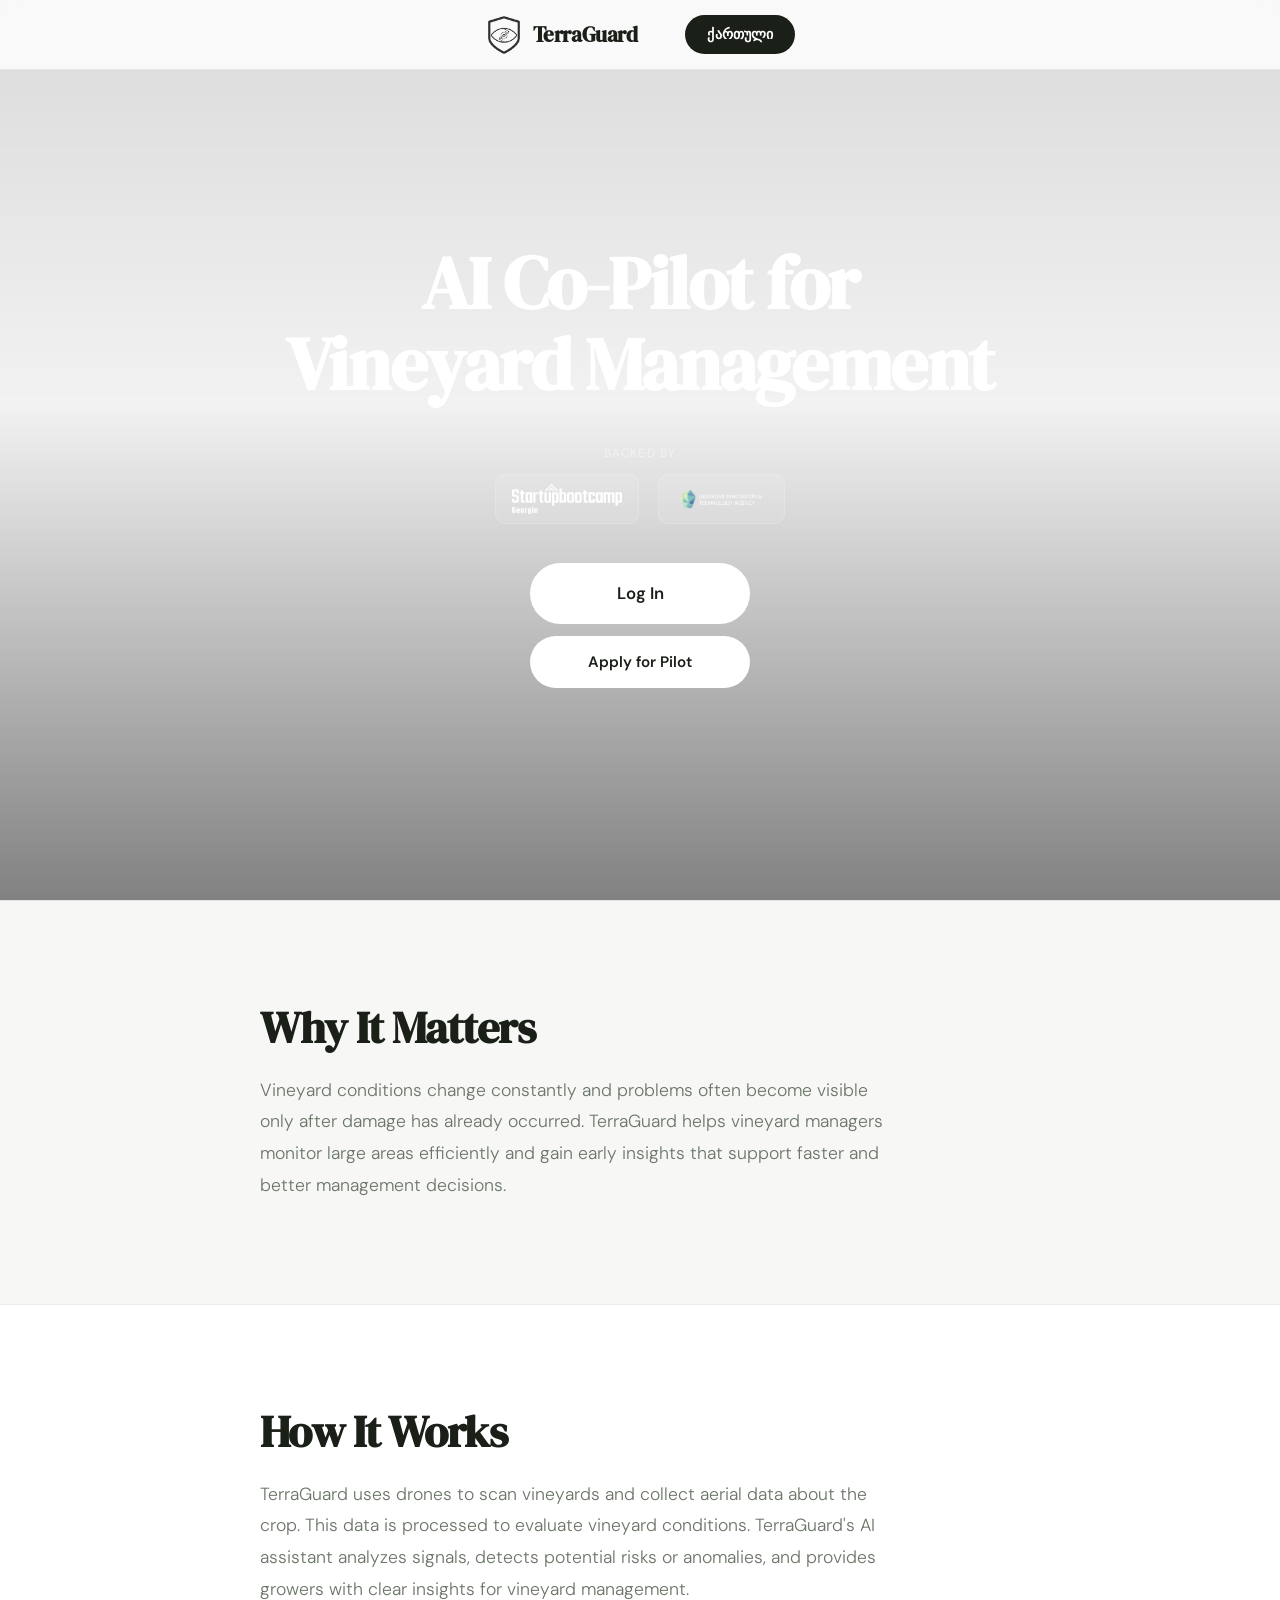
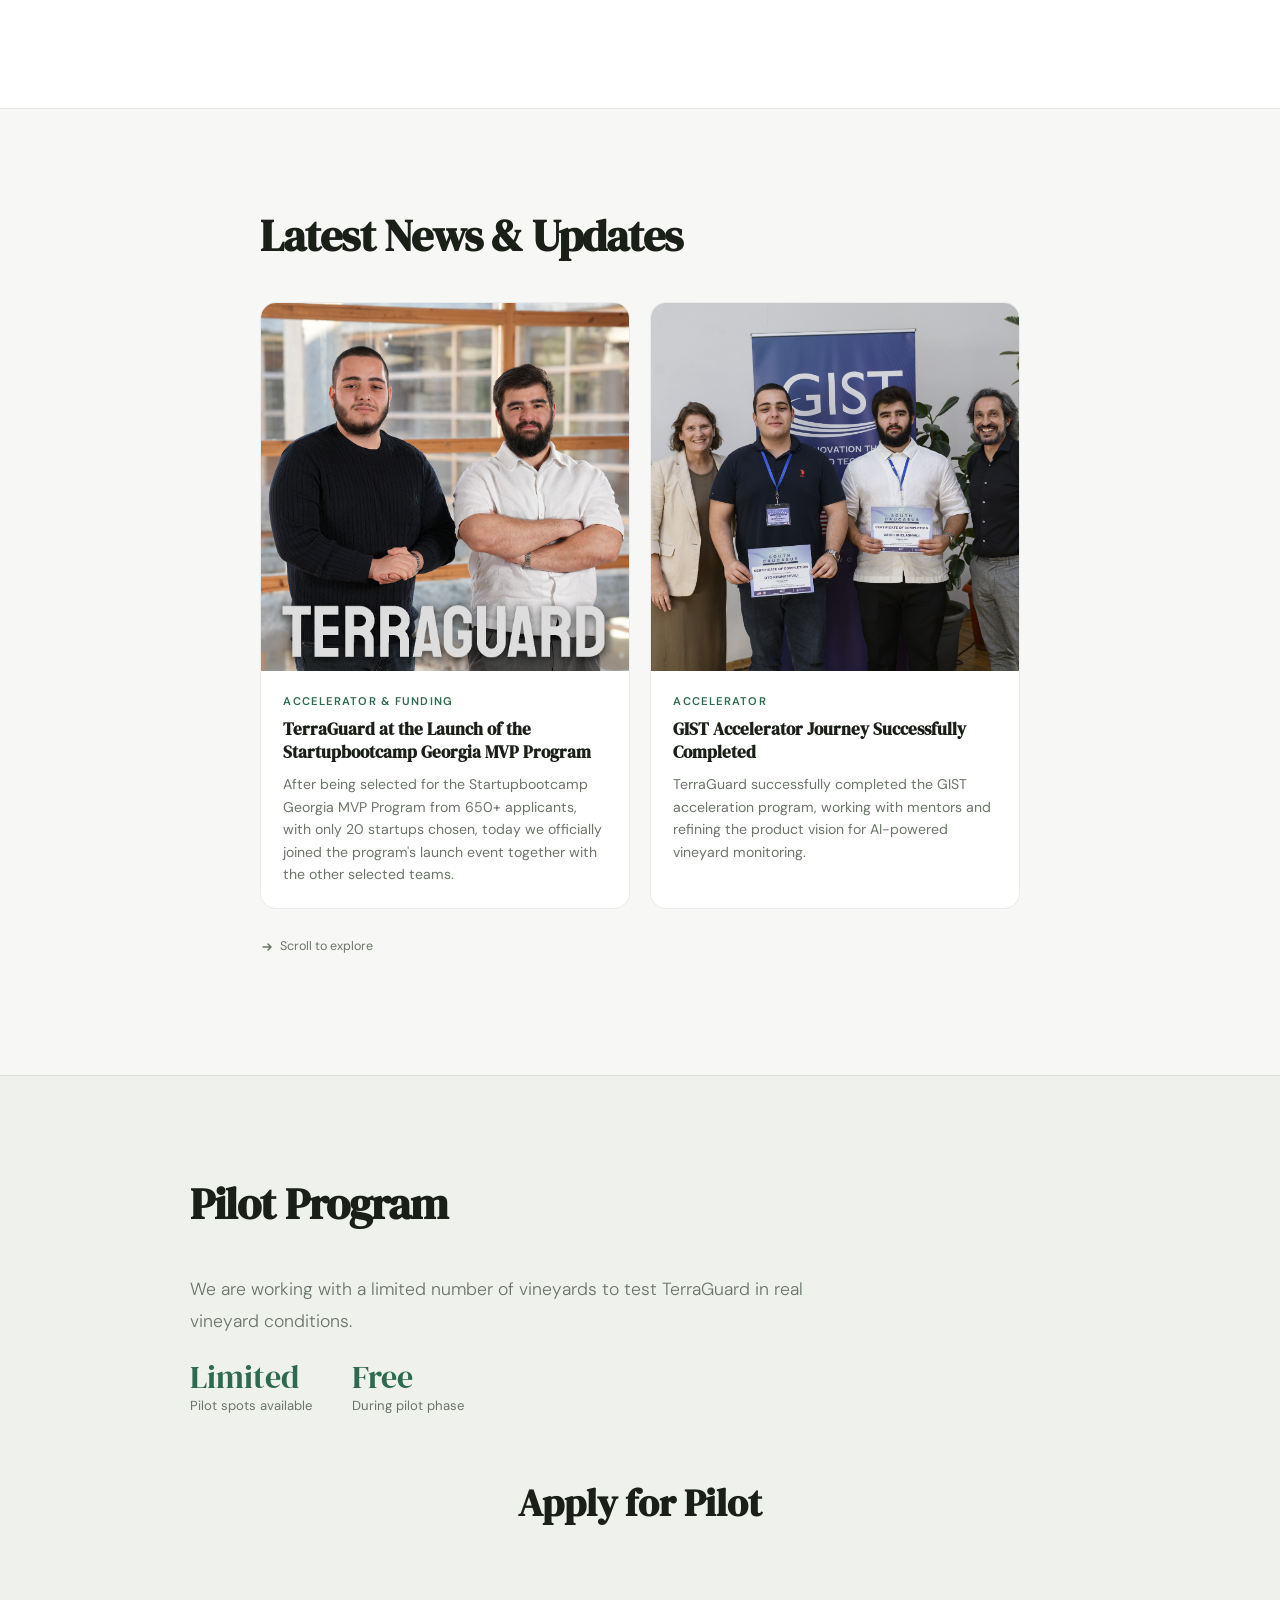
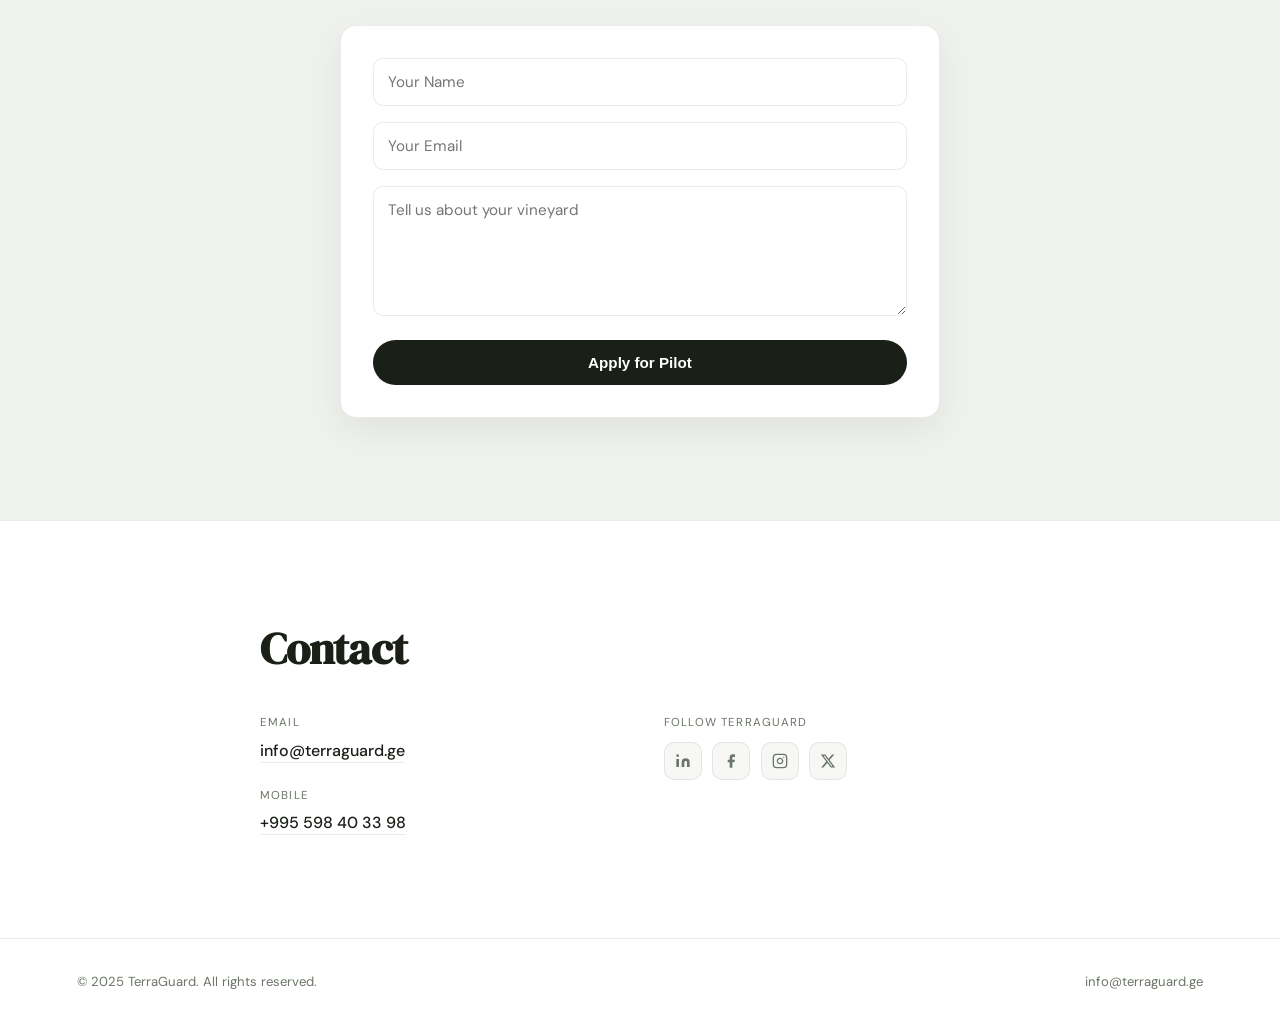
==== commit a43d65c2: "feat: add Log In button to hero CTA" ====
--- a/index.html
+++ b/index.html
@@ -2,8 +2,8 @@
 <html lang="en">
 <head>
 <!--SEO -->
-<meta property="og:title" content="TerraGuard — AI Co-Pilot for Vineyard Management">
-<meta property="og:description" content="TerraGuard uses drones and AI to help vineyard managers detect disease early and improve yield quality.">
+<meta property="og:title" content="TerraGuard — AI-Powered Early Disease Detection for Vineyards">
+<meta property="og:description" content="TerraGuard uses drone multispectral imaging and AI to detect powdery mildew, downy mildew, and crop stress in vineyards before visible symptoms appear.">
 <meta property="og:image" content="https://terraguard.ge/og-image.png">
 <meta property="og:image:width" content="1200">
 <meta property="og:image:height" content="630">
@@ -15,9 +15,12 @@
 <link rel="alternate" hreflang="ka" href="https://terraguard.ge/ka/" />
 <meta name="robots" content="index, follow">
 <meta name="twitter:card" content="summary_large_image">
-<meta name="twitter:title" content="TerraGuard — AI Co-Pilot for Vineyard Management">
-<meta name="twitter:description" content="TerraGuard uses drones and AI to help vineyard managers detect disease early and improve yield quality.">
+<meta name="twitter:title" content="TerraGuard — AI-Powered Early Disease Detection for Vineyards">
+<meta name="twitter:description" content="TerraGuard uses drone multispectral imaging and AI to detect powdery mildew, downy mildew, and crop stress in vineyards before visible symptoms appear.">
 <meta name="twitter:image" content="https://terraguard.ge/og-image.png">
+
+<meta name="description" content="TerraGuard uses drone multispectral imaging and AI to detect powdery mildew, downy mildew, and crop stress in vineyards before visible symptoms appear.">
+<meta name="keywords" content="vineyard monitoring, powdery mildew detection, downy mildew, drone viticulture, AgriTech Georgia, precision viticulture">
 
 <script type="application/ld+json">
 {
@@ -26,6 +29,9 @@
   "name": "TerraGuard",
   "url": "https://terraguard.ge",
   "logo": "https://terraguard.ge/profilePics/logo.png",
+  "description": "AI-powered early disease detection for vineyards using drone multispectral imaging. Detects powdery mildew, downy mildew, and crop stress before visible symptoms appear.",
+  "foundingDate": "2024",
+  "foundingLocation": "Tbilisi, Georgia",
   "contactPoint": {
     "@type": "ContactPoint",
     "telephone": "+995598403398",
@@ -41,18 +47,30 @@
 }
 </script>
 
+<script type="application/ld+json">
+{
+  "@context": "https://schema.org",
+  "@type": "WebSite",
+  "name": "TerraGuard",
+  "url": "https://terraguard.ge"
+}
+</script>
+
 <meta charset="UTF-8">
 <meta name="viewport" content="width=device-width, initial-scale=1.0">
-<meta name="description" content="TerraGuard: AI-powered vineyard monitoring and precision viticulture. Detect disease early and improve yield quality.">
-<title>TerraGuard — AI Co-Pilot for Vineyard Management</title>
-
+<title>TerraGuard — AI-Powered Early Disease Detection for Vineyards</title>
+
+
+  <meta name="google-site-verification" content="0VpnPp3a-TXp3nGPuXk-rqP7Z1fgvxuivvnYnYqWtSY" />
+
+  
 <link rel="icon" type="image/png" href="profilePics/web_logo.png">
 <link rel="preconnect" href="https://fonts.googleapis.com">
 <link rel="preconnect" href="https://fonts.gstatic.com" crossorigin>
 <link href="https://fonts.googleapis.com/css2?family=DM+Serif+Display:ital@0;1&family=DM+Sans:ital,opsz,wght@0,9..40,300;0,9..40,400;0,9..40,500;0,9..40,600;1,9..40,300&display=swap" rel="stylesheet">
 <link rel="stylesheet" href="style.css">
 </head>
-
+  
 <body>
 
 <!-- NAV -->
@@ -76,9 +94,10 @@
       <a href="#"><img src="profilePics/gita.png" alt="GITA partner logo"></a>
     </div>
   </div>
-  <div class="hero-cta-wrap">
-    <a class="btn-primary" href="#pilot">Apply for Pilot</a>
-  </div>
+<div class="hero-cta-wrap">
+  <a class="btn-login" href="https://app.terraguard.ge/" target="_blank" rel="noopener noreferrer">Log In</a>
+  <a class="btn-primary" href="#pilot">Apply for Pilot</a>
+</div>
 </div>
 </section>
 
--- a/style.css
+++ b/style.css
@@ -141,6 +141,19 @@
   }
 }
 
+.btn-login {
+  display: inline-flex; align-items: center; justify-content: center; gap: 8px;
+  padding: 17px 32px; border-radius: 100px;
+  min-width: 220px;
+  background: #fff; color: var(--text);
+  font-size: 1.05rem; font-weight: 600; text-decoration: none;
+  transition: transform 0.22s, box-shadow 0.22s, background 0.22s, color 0.22s;
+}
+.btn-login:hover {
+  background: var(--accent); color: #fff;
+  transform: translateY(-2px); box-shadow: 0 8px 28px rgba(45,106,79,0.35);
+}
+
   /* ─── HERO ─────────────────────────────────────────────── */
   #hero {
     position: relative;
@@ -200,18 +213,19 @@
   .backed-by-logos a:hover { background: rgba(255,255,255,0.18); border-color: rgba(255,255,255,0.3); }
   .backed-by-logos img { height: 30px; width: auto; object-fit: contain; filter: brightness(1.1) saturate(0.55); }
 
-  .hero-cta-wrap {
-    margin-top: 2.4rem;
-    display: flex; align-items: center; justify-content: center; gap: 1rem; flex-wrap: wrap;
-    animation: fadeUp 0.8s 0.32s ease both;
-  }
-  .btn-primary {
-    display: inline-flex; align-items: center; gap: 8px;
-    padding: 14px 32px; border-radius: 100px;
-    background: #fff; color: var(--text);
-    font-size: 0.95rem; font-weight: 600; text-decoration: none;
-    transition: transform 0.22s, box-shadow 0.22s, background 0.22s, color 0.22s;
-  }
+.hero-cta-wrap {
+  margin-top: 2.4rem;
+  display: flex; flex-direction: column; align-items: center; gap: 0.75rem;
+  animation: fadeUp 0.8s 0.32s ease both;
+}
+.btn-primary {
+  display: inline-flex; align-items: center; justify-content: center; gap: 8px;
+  padding: 14px 32px; border-radius: 100px;
+  min-width: 220px;
+  background: #fff; color: var(--text);
+  font-size: 0.95rem; font-weight: 600; text-decoration: none;
+  transition: transform 0.22s, box-shadow 0.22s, background 0.22s, color 0.22s;
+}
   .btn-primary:hover {
     background: var(--accent); color: #fff;
     transform: translateY(-2px); box-shadow: 0 8px 28px rgba(45,106,79,0.35);
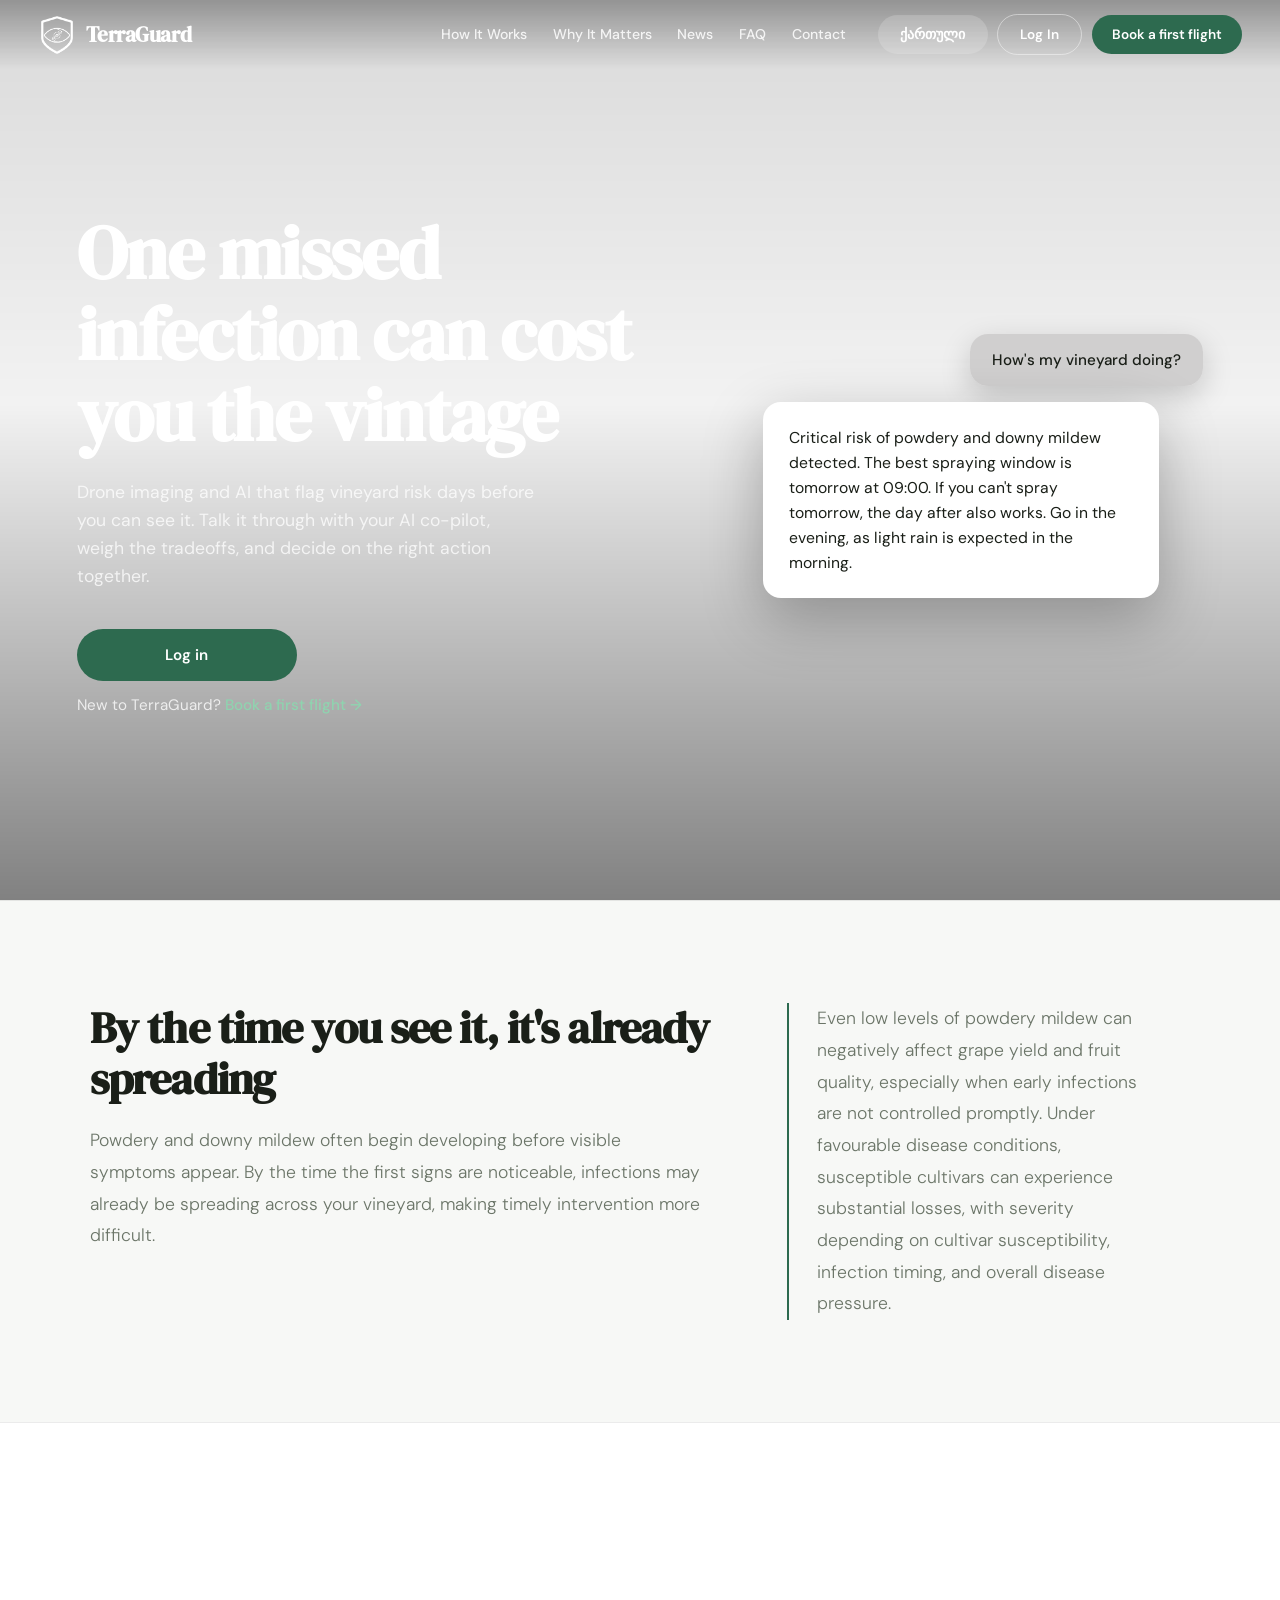
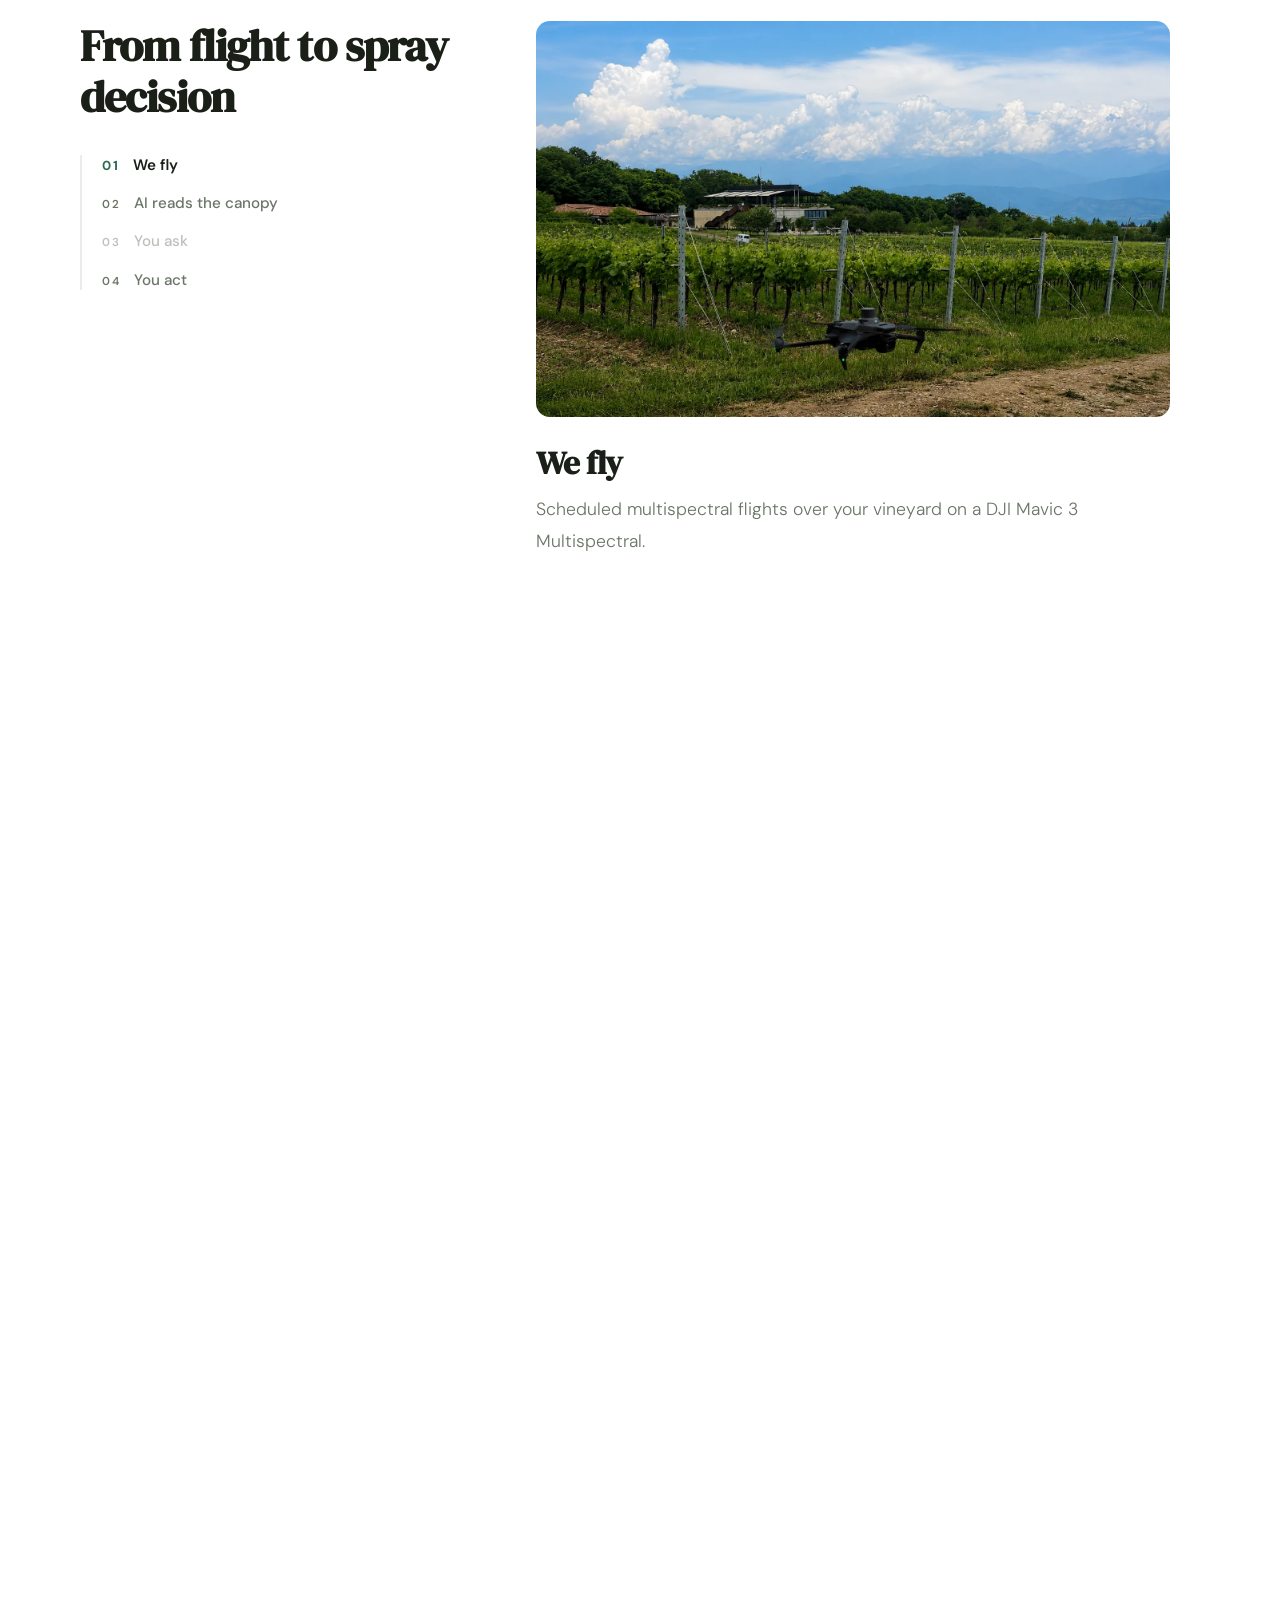
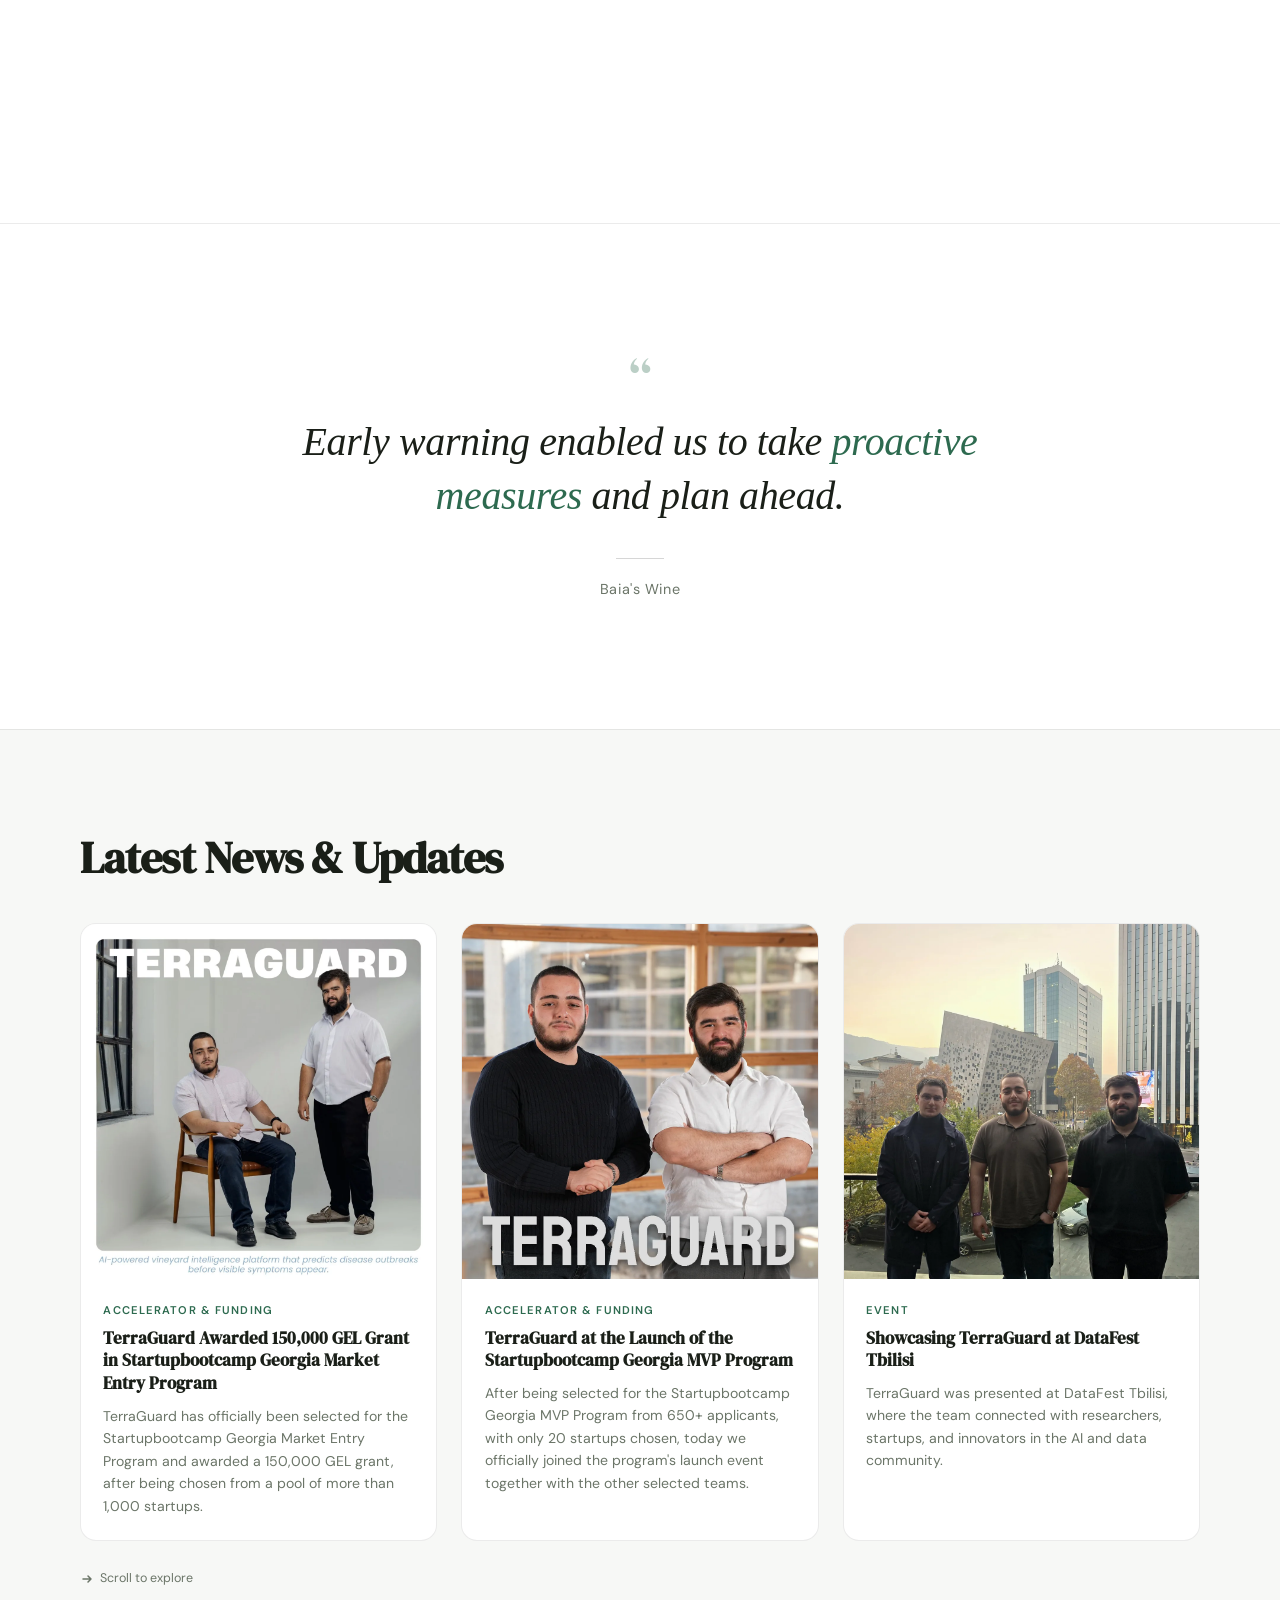
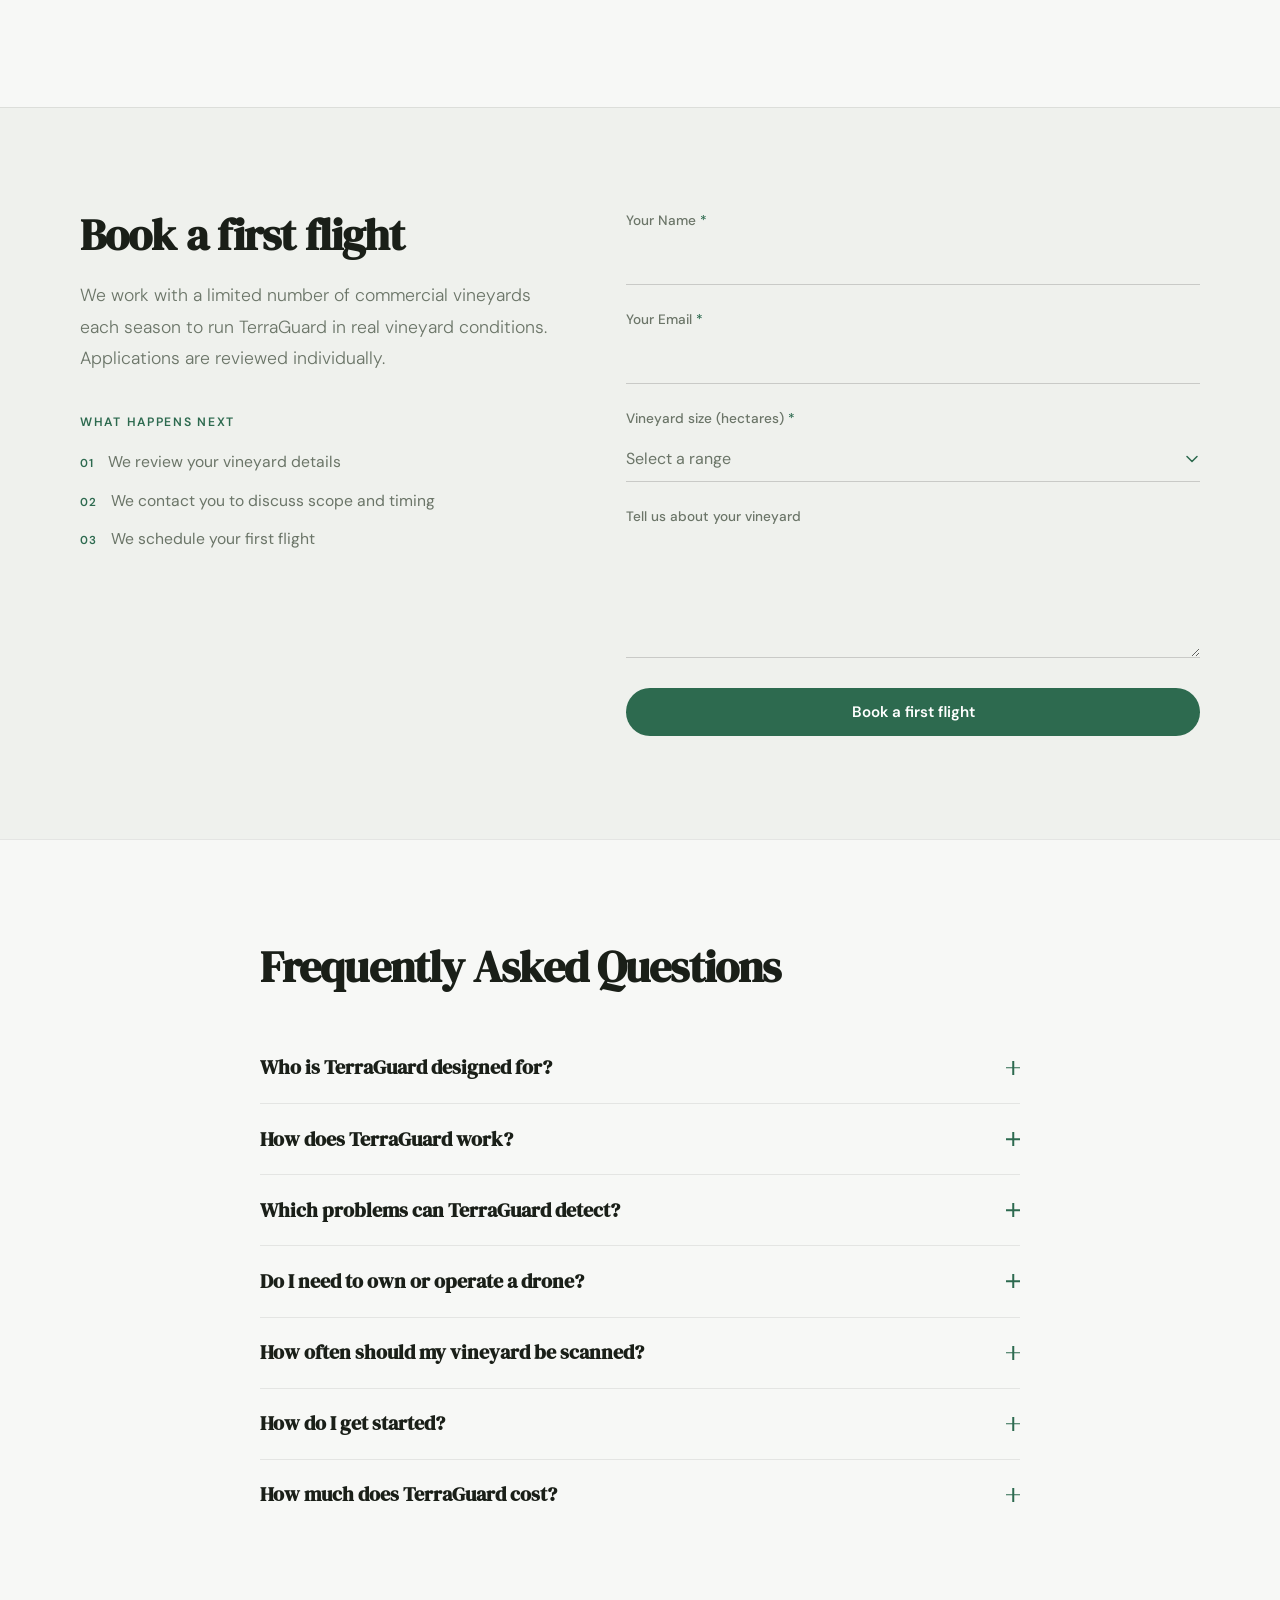
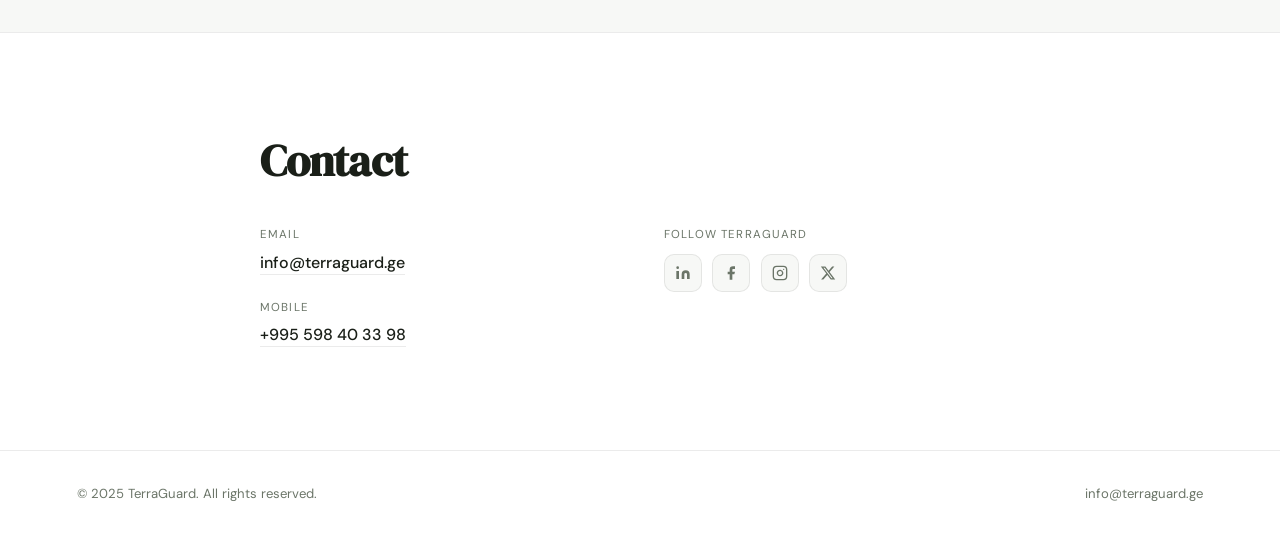
==== commit 05c4a25d: "Redesign landing page, add Georgian locale, SEO infra and asset cleanup Page: - Rebuild hero as two-" ====
--- a/index.html
+++ b/index.html
@@ -9,10 +9,13 @@
 <meta property="og:image:height" content="630">
 <meta property="og:type" content="website">
 <meta property="og:url" content="https://terraguard.ge/">
+<meta property="og:locale" content="en_US">
+<meta property="og:locale:alternate" content="ka_GE">
 
 <link rel="canonical" href="https://terraguard.ge/" />
 <link rel="alternate" hreflang="en" href="https://terraguard.ge/" />
 <link rel="alternate" hreflang="ka" href="https://terraguard.ge/ka/" />
+<link rel="alternate" hreflang="x-default" href="https://terraguard.ge/" />
 <meta name="robots" content="index, follow">
 <meta name="twitter:card" content="summary_large_image">
 <meta name="twitter:title" content="TerraGuard — AI-Powered Early Disease Detection for Vineyards">
@@ -32,6 +35,7 @@
   "description": "AI-powered early disease detection for vineyards using drone multispectral imaging. Detects powdery mildew, downy mildew, and crop stress before visible symptoms appear.",
   "foundingDate": "2024",
   "foundingLocation": "Tbilisi, Georgia",
+  "areaServed": "Georgia",
   "contactPoint": {
     "@type": "ContactPoint",
     "telephone": "+995598403398",
@@ -52,7 +56,74 @@
   "@context": "https://schema.org",
   "@type": "WebSite",
   "name": "TerraGuard",
-  "url": "https://terraguard.ge"
+  "url": "https://terraguard.ge",
+  "inLanguage": "en"
+}
+</script>
+
+<script type="application/ld+json">
+{
+  "@context": "https://schema.org",
+  "@type": "FAQPage",
+  "inLanguage": "en",
+  "mainEntity": [
+    {
+      "@type": "Question",
+      "name": "Who is TerraGuard designed for?",
+      "acceptedAnswer": {
+        "@type": "Answer",
+        "text": "TerraGuard is built for commercial vineyards, wineries, vineyard managers, viticulturists, and agricultural consultants who want to improve grape quality, reduce unnecessary field inspections, and make better management decisions."
+      }
+    },
+    {
+      "@type": "Question",
+      "name": "How does TerraGuard work?",
+      "acceptedAnswer": {
+        "@type": "Answer",
+        "text": "TerraGuard combines high-resolution drone imagery with weather and environmental data. Our AI analyzes your vineyard and provides clear, actionable insights through an easy-to-use AI co-pilot."
+      }
+    },
+    {
+      "@type": "Question",
+      "name": "Which problems can TerraGuard detect?",
+      "acceptedAnswer": {
+        "@type": "Answer",
+        "text": "TerraGuard currently helps identify early signs of fungal diseases, including powdery mildew and downy mildew (with additional diseases in development), irrigation issues and water stress, nutrient deficiencies, vine health variability, and areas that require closer field inspection."
+      }
+    },
+    {
+      "@type": "Question",
+      "name": "Do I need to own or operate a drone?",
+      "acceptedAnswer": {
+        "@type": "Answer",
+        "text": "No. In Georgia, our team schedules and performs the drone flights for you. You simply receive the analysis and access to the TerraGuard AI co-pilot. In other countries, you can work with one of our drone mapping partners or use your own compatible drone."
+      }
+    },
+    {
+      "@type": "Question",
+      "name": "How often should my vineyard be scanned?",
+      "acceptedAnswer": {
+        "@type": "Answer",
+        "text": "Most vineyards benefit from a drone scan every one to two weeks during the growing season. Additional scans are recommended after significant weather events or when disease risk is high."
+      }
+    },
+    {
+      "@type": "Question",
+      "name": "How do I get started?",
+      "acceptedAnswer": {
+        "@type": "Answer",
+        "text": "Request a demo or apply for our pilot program. We'll learn about your vineyard, explain how TerraGuard fits into your workflow, and help you get started with your first scan."
+      }
+    },
+    {
+      "@type": "Question",
+      "name": "How much does TerraGuard cost?",
+      "acceptedAnswer": {
+        "@type": "Answer",
+        "text": "Pricing depends on your vineyard size, deployment needs, and service model. Contact us for a customized quote or to discuss a pilot program."
+      }
+    }
+  ]
 }
 </script>
 
@@ -65,6 +136,8 @@
 
   
 <link rel="icon" type="image/png" href="profilePics/web_logo.png">
+<link rel="manifest" href="/site.webmanifest">
+<meta name="theme-color" content="#2d6a4f">
 <link rel="preconnect" href="https://fonts.googleapis.com">
 <link rel="preconnect" href="https://fonts.gstatic.com" crossorigin>
 <link href="https://fonts.googleapis.com/css2?family=DM+Serif+Display:ital@0;1&family=DM+Sans:ital,opsz,wght@0,9..40,300;0,9..40,400;0,9..40,500;0,9..40,600;1,9..40,300&display=swap" rel="stylesheet">
@@ -74,62 +147,190 @@
 <body>
 
 <!-- NAV -->
-<nav>
-<a class="nav-logo" href="#">
-  <img src="profilePics/logo.png" alt="TerraGuard logo">
-  <strong>TerraGuard</strong>
-</a>
-<a class="nav-cta" href="/ka/">ქართული</a>
+<nav class="site-nav" aria-label="Main navigation">
+  <a class="nav-logo" href="#hero">
+    <img src="profilePics/logo.png" alt="TerraGuard logo">
+    <strong>TerraGuard</strong>
+  </a>
+
+  <button type="button" class="site-nav-toggle" aria-expanded="false" aria-controls="site-nav-menu" aria-label="Open menu">
+    <span class="site-nav-burger" aria-hidden="true"></span>
+  </button>
+
+  <div class="site-nav-menu" id="site-nav-menu">
+    <ul class="site-nav-links">
+      <li><a class="site-nav-link" href="#how">How It Works</a></li>
+      <li><a class="site-nav-link" href="#why">Why It Matters</a></li>
+      <li><a class="site-nav-link" href="#news">News</a></li>
+      <li><a class="site-nav-link" href="#faq">FAQ</a></li>
+      <li><a class="site-nav-link" href="#contact">Contact</a></li>
+    </ul>
+    <div class="site-nav-actions">
+      <a class="nav-cta" href="/ka/">ქართული</a>
+      <a class="nav-login" href="https://app.terraguard.ge/" target="_blank" rel="noopener noreferrer">Log In</a>
+      <a class="site-nav-cta" href="#pilot">Book a first flight</a>
+    </div>
+  </div>
 </nav>
 
 <!-- HERO -->
 <section id="hero">
 <div class="hero-bg"></div>
 <div class="hero-content">
-  <h1>AI Co-Pilot for Vineyard Management</h1>
-  <div class="backed-by">
-    <span class="backed-by-label">Backed by</span>
-    <div class="backed-by-logos">
-      <a href="#"><img src="profilePics/sbc.png" alt="Startupbootcamp Georgia partner"></a>
-      <a href="#"><img src="profilePics/gita.png" alt="GITA partner logo"></a>
-    </div>
-  </div>
-<div class="hero-cta-wrap">
-  <a class="btn-login" href="https://app.terraguard.ge/" target="_blank" rel="noopener noreferrer">Log In</a>
-  <a class="btn-primary" href="#pilot">Apply for Pilot</a>
-</div>
+  <div class="hero-left">
+    <h1>One missed infection can cost you the vintage</h1>
+    <p class="hero-subtext">Drone imaging and AI that flag vineyard risk days before you can see it. Talk it through with your AI co-pilot, weigh the tradeoffs, and decide on the right action together.</p>
+    <div class="hero-cta-wrap">
+      <a class="btn-primary" href="https://app.terraguard.ge/" target="_blank" rel="noopener noreferrer">Log in</a>
+      <p class="hero-secondary-cta">New to TerraGuard? <a class="hero-inline-link" href="#pilot">Book a first flight <span class="hero-inline-arrow" aria-hidden="true">&rarr;</span></a></p>
+    </div>
+  </div>
+  <div class="hero-right">
+    <div class="chat-bubble chat-bubble-user">How's my vineyard doing?</div>
+    <div class="chat-bubble chat-bubble-ai">Critical risk of powdery and downy mildew detected. The best spraying window is tomorrow at 09:00. If you can't spray tomorrow, the day after also works. Go in the evening, as light rain is expected in the morning.</div>
+  </div>
 </div>
 </section>
 
 <!-- WHY -->
 <section id="why">
-<div class="section-inner">
-  <h2>Why It Matters</h2>
-  <p class="body-text">Vineyard conditions change constantly and problems often become visible only after damage has already occurred. TerraGuard helps vineyard managers monitor large areas efficiently and gain early insights that support faster and better management decisions.</p>
+<div class="why-inner">
+  <div class="why-main">
+    <h2>By the time you see it, it's already spreading</h2>
+    <p class="body-text">Powdery and downy mildew often begin developing before visible symptoms appear. By the time the first signs are noticeable, infections may already be spreading across your vineyard, making timely intervention more difficult.</p>
+  </div>
+  <div class="why-sidebar">
+    <p class="body-text">Even low levels of powdery mildew can negatively affect grape yield and fruit quality, especially when early infections are not controlled promptly. Under favourable disease conditions, susceptible cultivars can experience substantial losses, with severity depending on cultivar susceptibility, infection timing, and overall disease pressure.</p>
+  </div>
 </div>
 </section>
 
 <!-- HOW -->
 <section id="how">
-<div class="section-inner">
-  <h2>How It Works</h2>
-  <p class="body-text">TerraGuard uses drones to scan vineyards and collect aerial data about the crop. This data is processed to evaluate vineyard conditions. TerraGuard's AI assistant analyzes signals, detects potential risks or anomalies, and provides growers with clear insights for vineyard management.</p>
-</div>
+<div class="how-scroll">
+  <div class="how-sticky">
+    <div class="how-inner">
+      <div class="how-head">
+        <h2>From flight to spray decision</h2>
+        <div class="how-nav">
+          <div class="how-rail" aria-hidden="true"><span class="how-rail-fill"></span></div>
+          <ul class="how-nav-list">
+            <li>
+              <button type="button" class="how-nav-item" data-step-index="0">
+                <span class="how-nav-num">01</span>
+                <span class="how-nav-label">We fly</span>
+              </button>
+            </li>
+            <li>
+              <button type="button" class="how-nav-item" data-step-index="1">
+                <span class="how-nav-num">02</span>
+                <span class="how-nav-label">AI reads the canopy</span>
+              </button>
+            </li>
+            <li>
+              <button type="button" class="how-nav-item" data-step-index="2">
+                <span class="how-nav-num">03</span>
+                <span class="how-nav-label">You ask</span>
+              </button>
+            </li>
+            <li>
+              <button type="button" class="how-nav-item" data-step-index="3">
+                <span class="how-nav-num">04</span>
+                <span class="how-nav-label">You act</span>
+              </button>
+            </li>
+          </ul>
+        </div>
+      </div>
+      <div class="how-steps">
+        <article class="how-step">
+          <div class="how-visual">
+            <img src="/assets/how-it-works/01-flight.webp" alt="A DJI Mavic 3 Multispectral drone flying a scheduled survey line above vineyard rows" loading="lazy" width="1586" height="992">
+          </div>
+          <div class="how-copy">
+            <span class="how-step-num">01</span>
+            <h3>We fly</h3>
+            <p class="body-text">Scheduled multispectral flights over your vineyard on a DJI Mavic 3 Multispectral.</p>
+          </div>
+        </article>
+        <article class="how-step">
+          <div class="how-visual">
+            <img src="/assets/how-it-works/02-canopy-map.webp" alt="Multispectral canopy stress map of a vineyard block, with higher-risk zones highlighted" loading="lazy" width="1586" height="992">
+          </div>
+          <div class="how-copy">
+            <span class="how-step-num">02</span>
+            <h3>AI reads the canopy</h3>
+            <p class="body-text">Computer vision maps canopy stress and flags patterns linked to disease risk before symptoms are visible.</p>
+          </div>
+        </article>
+        <article class="how-step">
+          <div class="how-visual">
+            <div class="how-chat">
+              <div class="chat-bubble how-chat-user">How's my vineyard doing?</div>
+              <div class="chat-bubble how-chat-ai">Critical risk of powdery and downy mildew detected. The best spraying window is tomorrow at 09:00. If you can't spray tomorrow, the day after also works. Go in the evening, as light rain is expected in the morning.</div>
+            </div>
+          </div>
+          <div class="how-copy">
+            <span class="how-step-num">03</span>
+            <h3>You ask</h3>
+            <p class="body-text">Ask about your vineyard in plain language and get a direct answer.</p>
+          </div>
+        </article>
+        <article class="how-step">
+          <div class="how-visual">
+            <img src="/assets/how-it-works/04-spray-window.webp" alt="Recommended spraying window with supporting reasoning and a weather-dependent fallback option" loading="lazy" width="1586" height="992">
+          </div>
+          <div class="how-copy">
+            <span class="how-step-num">04</span>
+            <h3>You act</h3>
+            <p class="body-text">Treat with a recommended window, the reasoning behind it, and a fallback if the weather shifts.</p>
+          </div>
+        </article>
+      </div>
+    </div>
+  </div>
+</div>
+</section>
+
+<!-- QUOTE -->
+<section id="quote">
+<figure class="quote-inner">
+  <span class="quote-mark" aria-hidden="true">&ldquo;</span>
+  <blockquote class="quote-text">Early warning enabled us to take <span class="quote-accent">proactive measures</span> and plan ahead.</blockquote>
+  <hr class="quote-rule">
+  <figcaption class="quote-attr">Baia's Wine</figcaption>
+</figure>
 </section>
 
 <!-- NEWS -->
 <section id="news">
-<div class="section-inner reveal">
+<div class="section-inner news-inner-wide reveal">
   <h2>Latest News &amp; Updates</h2>
 </div>
-<div class="section-inner">
+<div class="section-inner news-inner-wide">
   <div class="news-scroll-wrap">
-    <div class="news-scroll">
+    <div class="news-scroll news-scroll-3up">
 
       <div class="news-card">
         <div class="news-card-img">
-          <img src="profilePics/me da dachi.png" alt="Startupbootcamp Georgia MVP Program"
-            onerror="this.style.display='none';this.parentNode.innerHTML='<div class=\'img-placeholder\'><svg width=\'40\' height=\'40\' viewBox=\'0 0 24 24\' fill=\'none\' stroke=\'#b8c9b0\' stroke-width=\'1.2\'><path d=\'M12 2L2 7l10 5 10-5-10-5z\'/><path d=\'M2 17l10 5 10-5\'/><path d=\'M2 12l10 5 10-5\'/></svg></div>'">
+          <picture>
+            <source srcset="/assets/news/me-grant.webp" type="image/webp">
+            <img src="/assets/news/me-grant.jpg" alt="TerraGuard team at the Startupbootcamp Georgia Market Entry Program grant announcement" loading="lazy" width="1536" height="1536">
+          </picture>
+        </div>
+        <div class="news-card-body">
+          <span class="news-tag">Accelerator & Funding</span>
+          <h3>TerraGuard Awarded 150,000 GEL Grant in Startupbootcamp Georgia Market Entry Program</h3>
+          <p>TerraGuard has officially been selected for the Startupbootcamp Georgia Market Entry Program and awarded a 150,000 GEL grant, after being chosen from a pool of more than 1,000 startups.</p>
+        </div>
+      </div>
+
+      <div class="news-card">
+        <div class="news-card-img">
+          <picture>
+            <source srcset="/assets/news/me-da-dachi.webp" type="image/webp">
+            <img src="/assets/news/me-da-dachi.jpg" alt="TerraGuard co-founders at the Startupbootcamp Georgia MVP Program launch event" loading="lazy" width="1080" height="1080">
+          </picture>
         </div>
         <div class="news-card-body">
           <span class="news-tag">Accelerator & Funding</span>
@@ -140,8 +341,24 @@
 
       <div class="news-card">
         <div class="news-card-img">
-          <img src="profilePics/12.jpg" alt="GIST Accelerator"
-            onerror="this.style.display='none';this.parentNode.innerHTML='<div class=\'img-placeholder\'><svg width=\'40\' height=\'40\' viewBox=\'0 0 24 24\' fill=\'none\' stroke=\'#b8c9b0\' stroke-width=\'1.2\'><path d=\'M12 2L2 7l10 5 10-5-10-5z\'/><path d=\'M2 17l10 5 10-5\'/><path d=\'M2 12l10 5 10-5\'/></svg></div>'">
+          <picture>
+            <source srcset="/assets/news/datafest-tbilisi.webp" type="image/webp">
+            <img src="/assets/news/datafest-tbilisi.jpg" alt="TerraGuard presenting at DataFest Tbilisi" loading="lazy" width="1200" height="1200">
+          </picture>
+        </div>
+        <div class="news-card-body">
+          <span class="news-tag">Event</span>
+          <h3>Showcasing TerraGuard at DataFest Tbilisi</h3>
+          <p>TerraGuard was presented at DataFest Tbilisi, where the team connected with researchers, startups, and innovators in the AI and data community.</p>
+        </div>
+      </div>
+
+      <div class="news-card">
+        <div class="news-card-img">
+          <picture>
+            <source srcset="/assets/news/gist-accelerator.webp" type="image/webp">
+            <img src="/assets/news/gist-accelerator.jpg" alt="TerraGuard team receiving GIST Accelerator completion certificates" loading="lazy" width="1200" height="1200">
+          </picture>
         </div>
         <div class="news-card-body">
           <span class="news-tag">Accelerator</span>
@@ -150,18 +367,6 @@
         </div>
       </div>
 
-      <div class="news-card">
-        <div class="news-card-img">
-          <img src="profilePics/datafest-tbilisi.jpg" alt="DataFest Tbilisi"
-            onerror="this.style.display='none';this.parentNode.innerHTML='<div class=\'img-placeholder\'><svg width=\'40\' height=\'40\' viewBox=\'0 0 24 24\' fill=\'none\' stroke=\'#b8c9b0\' stroke-width=\'1.2\'><rect x=\'3\' y=\'3\' width=\'18\' height=\'18\' rx=\'2\'/><polyline points=\'3 9 21 9\'/><polyline points=\'9 21 9 9\'/></svg></div>'">
-        </div>
-        <div class="news-card-body">
-          <span class="news-tag">Event</span>
-          <h3>Showcasing TerraGuard at DataFest Tbilisi</h3>
-          <p>TerraGuard was presented at DataFest Tbilisi, where the team connected with researchers, startups, and innovators in the AI and data community.</p>
-        </div>
-      </div>
-
     </div>
     <div class="scroll-hint">
       <svg width="14" height="14" viewBox="0 0 14 14" fill="none"><path d="M3 7h8M8 4l3 3-3 3" stroke="currentColor" stroke-width="1.5" stroke-linecap="round" stroke-linejoin="round"/></svg>
@@ -173,27 +378,168 @@
 
 <!-- PILOT -->
 <section id="pilot">
-<div class="pilot-inner">
-  <h2>Pilot Program</h2>
-  <p class="body-text">We are working with a limited number of vineyards to test TerraGuard in real vineyard conditions.</p>
-  <div class="pilot-stat-row">
-    <div class="stat">
-      <span class="stat-num">Limited</span>
-      <span class="stat-label">Pilot spots available</span>
-    </div>
-    <div class="stat">
-      <span class="stat-num">Free</span>
-      <span class="stat-label">During pilot phase</span>
-    </div>
-  </div>
-  <h3 class="pilot-form-title">Apply for Pilot</h3>
-  <div class="contact-form-card">
-    <form action="https://formspree.io/f/mzdjjvdy" method="POST" class="contact-form">
-      <input type="text" name="name" placeholder="Your Name" required>
-      <input type="email" name="email" placeholder="Your Email" required>
-      <textarea name="message" placeholder="Tell us about your vineyard" required></textarea>
-      <button type="submit" class="contact-submit">Apply for Pilot</button>
+<div class="pilot-shell">
+  <div class="pilot-intro">
+    <h2>Book a first flight</h2>
+    <p class="body-text">We work with a limited number of commercial vineyards each season to run TerraGuard in real vineyard conditions. Applications are reviewed individually.</p>
+    <div class="pilot-next">
+      <h3 class="pilot-next-title">What happens next</h3>
+      <ol class="pilot-next-list">
+        <li>We review your vineyard details</li>
+        <li>We contact you to discuss scope and timing</li>
+        <li>We schedule your first flight</li>
+      </ol>
+    </div>
+  </div>
+
+  <div class="pilot-form-col">
+    <form action="https://formspree.io/f/mzdjjvdy" method="POST" class="pilot-form">
+      <div class="pilot-field">
+        <label class="pilot-label" for="pilot-name">Your Name <span class="pilot-req" aria-hidden="true">*</span></label>
+        <input class="pilot-input" type="text" id="pilot-name" name="name" autocomplete="name" required aria-required="true" aria-describedby="pilot-name-error">
+        <p class="pilot-error" id="pilot-name-error"></p>
+      </div>
+
+      <div class="pilot-field">
+        <label class="pilot-label" for="pilot-email">Your Email <span class="pilot-req" aria-hidden="true">*</span></label>
+        <input class="pilot-input" type="email" id="pilot-email" name="email" autocomplete="email" required aria-required="true" aria-describedby="pilot-email-error">
+        <p class="pilot-error" id="pilot-email-error"></p>
+      </div>
+
+      <div class="pilot-field">
+        <label class="pilot-label" for="pilot-size">Vineyard size (hectares) <span class="pilot-req" aria-hidden="true">*</span></label>
+        <select class="pilot-input pilot-select" id="pilot-size" name="vineyard-size" required aria-required="true" aria-describedby="pilot-size-error">
+          <option value="" disabled selected>Select a range</option>
+          <option value="Under 10 hectares">Under 10 hectares</option>
+          <option value="10 to 20 hectares">10 to 20 hectares</option>
+          <option value="20 to 50 hectares">20 to 50 hectares</option>
+          <option value="Over 50 hectares">Over 50 hectares</option>
+        </select>
+        <p class="pilot-error" id="pilot-size-error"></p>
+      </div>
+
+      <div class="pilot-field">
+        <label class="pilot-label" for="pilot-message">Tell us about your vineyard</label>
+        <textarea class="pilot-input" id="pilot-message" name="message" rows="4" aria-describedby="pilot-message-error"></textarea>
+        <p class="pilot-error" id="pilot-message-error"></p>
+      </div>
+
+      <button type="submit" class="pilot-submit-btn">Book a first flight</button>
+      <p class="pilot-form-status" role="alert"></p>
     </form>
+
+    <div class="pilot-success" hidden tabindex="-1">
+      <h3>Application received</h3>
+      <p class="body-text">Thanks — we have your vineyard details. We review each application individually and will be in touch to discuss scope and timing.</p>
+    </div>
+  </div>
+</div>
+</section>
+
+<!-- FAQ -->
+<section id="faq">
+<div class="faq-inner">
+  <h2>Frequently Asked Questions</h2>
+  <div class="faq-list">
+
+    <div class="faq-item">
+      <h3 class="faq-heading">
+        <button type="button" class="faq-trigger" id="faq-q1" aria-expanded="false" aria-controls="faq-a1">
+          <span class="faq-question">Who is TerraGuard designed for?</span>
+          <span class="faq-icon" aria-hidden="true"></span>
+        </button>
+      </h3>
+      <div class="faq-answer" id="faq-a1" role="region" aria-labelledby="faq-q1">
+        <div class="faq-answer-inner">
+          <p class="faq-text">TerraGuard is built for commercial vineyards, wineries, vineyard managers, viticulturists, and agricultural consultants who want to improve grape quality, reduce unnecessary field inspections, and make better management decisions.</p>
+        </div>
+      </div>
+    </div>
+
+    <div class="faq-item">
+      <h3 class="faq-heading">
+        <button type="button" class="faq-trigger" id="faq-q2" aria-expanded="false" aria-controls="faq-a2">
+          <span class="faq-question">How does TerraGuard work?</span>
+          <span class="faq-icon" aria-hidden="true"></span>
+        </button>
+      </h3>
+      <div class="faq-answer" id="faq-a2" role="region" aria-labelledby="faq-q2">
+        <div class="faq-answer-inner">
+          <p class="faq-text">TerraGuard combines high-resolution drone imagery with weather and environmental data. Our AI analyzes your vineyard and provides clear, actionable insights through an easy-to-use AI co-pilot.</p>
+        </div>
+      </div>
+    </div>
+
+    <div class="faq-item">
+      <h3 class="faq-heading">
+        <button type="button" class="faq-trigger" id="faq-q3" aria-expanded="false" aria-controls="faq-a3">
+          <span class="faq-question">Which problems can TerraGuard detect?</span>
+          <span class="faq-icon" aria-hidden="true"></span>
+        </button>
+      </h3>
+      <div class="faq-answer" id="faq-a3" role="region" aria-labelledby="faq-q3">
+        <div class="faq-answer-inner">
+          <p class="faq-text">TerraGuard currently helps identify early signs of fungal diseases, including powdery mildew and downy mildew (with additional diseases in development), irrigation issues and water stress, nutrient deficiencies, vine health variability, and areas that require closer field inspection.</p>
+        </div>
+      </div>
+    </div>
+
+    <div class="faq-item">
+      <h3 class="faq-heading">
+        <button type="button" class="faq-trigger" id="faq-q4" aria-expanded="false" aria-controls="faq-a4">
+          <span class="faq-question">Do I need to own or operate a drone?</span>
+          <span class="faq-icon" aria-hidden="true"></span>
+        </button>
+      </h3>
+      <div class="faq-answer" id="faq-a4" role="region" aria-labelledby="faq-q4">
+        <div class="faq-answer-inner">
+          <p class="faq-text">No. In Georgia, our team schedules and performs the drone flights for you. You simply receive the analysis and access to the TerraGuard AI co-pilot. In other countries, you can work with one of our drone mapping partners or use your own compatible drone.</p>
+        </div>
+      </div>
+    </div>
+
+    <div class="faq-item">
+      <h3 class="faq-heading">
+        <button type="button" class="faq-trigger" id="faq-q5" aria-expanded="false" aria-controls="faq-a5">
+          <span class="faq-question">How often should my vineyard be scanned?</span>
+          <span class="faq-icon" aria-hidden="true"></span>
+        </button>
+      </h3>
+      <div class="faq-answer" id="faq-a5" role="region" aria-labelledby="faq-q5">
+        <div class="faq-answer-inner">
+          <p class="faq-text">Most vineyards benefit from a drone scan every one to two weeks during the growing season. Additional scans are recommended after significant weather events or when disease risk is high.</p>
+        </div>
+      </div>
+    </div>
+
+    <div class="faq-item">
+      <h3 class="faq-heading">
+        <button type="button" class="faq-trigger" id="faq-q6" aria-expanded="false" aria-controls="faq-a6">
+          <span class="faq-question">How do I get started?</span>
+          <span class="faq-icon" aria-hidden="true"></span>
+        </button>
+      </h3>
+      <div class="faq-answer" id="faq-a6" role="region" aria-labelledby="faq-q6">
+        <div class="faq-answer-inner">
+          <p class="faq-text">Request a demo or apply for our pilot program. We'll learn about your vineyard, explain how TerraGuard fits into your workflow, and help you get started with your first scan.</p>
+        </div>
+      </div>
+    </div>
+
+    <div class="faq-item">
+      <h3 class="faq-heading">
+        <button type="button" class="faq-trigger" id="faq-q7" aria-expanded="false" aria-controls="faq-a7">
+          <span class="faq-question">How much does TerraGuard cost?</span>
+          <span class="faq-icon" aria-hidden="true"></span>
+        </button>
+      </h3>
+      <div class="faq-answer" id="faq-a7" role="region" aria-labelledby="faq-q7">
+        <div class="faq-answer-inner">
+          <p class="faq-text">Pricing depends on your vineyard size, deployment needs, and service model. Contact us for a customized quote or to discuss a pilot program.</p>
+        </div>
+      </div>
+    </div>
+
   </div>
 </div>
 </section>
--- a/style.css
+++ b/style.css
@@ -19,6 +19,15 @@
   font-family: "KaLiteraturuli";
   src: url("ka_literaturuli-25052516694.ttf") format("truetype");
 }
+
+/* Georgian display face. unicode-range keeps the download scoped to Georgian
+   codepoints, so the English page never fetches it. */
+@font-face {
+  font-family: "ALK Rounded Nusx Med";
+  src: url("/assets/fonts/alk-rounded-nusx-med-webfont.woff") format("woff");
+  font-display: swap;
+  unicode-range: U+10A0-10FF, U+1C90-1CBF;
+}
 html:lang(ka) body {
   font-family: "KaLiteraturuli", sans-serif;
 }
@@ -28,7 +37,19 @@
 html:lang(ka) h3,
 html:lang(ka) .pilot-form-title,
 html:lang(ka) .stat-num {
-  font-family: "DachiLynx", serif;
+  font-family: "ALK Rounded Nusx Med", "Noto Sans Georgian", Sylfaen, sans-serif;
+}
+
+/* Georgian hero headline only. The copy runs much longer than the English
+   line, and .hero-left narrows from 560px to ~275px between 1280px and 901px
+   because .hero-right holds a fixed 440px. Tying the size to the viewport is
+   what keeps it at three lines across the whole desktop range rather than
+   only at one width. Tablet and mobile (<=900px) keep the shared h1 sizing. */
+@media (min-width: 901px) {
+  html:lang(ka) #hero h1 {
+    font-size: clamp(1.35rem, 2.4vw, 2.75rem);
+    line-height: 1.1;
+  }
 }
 
 
@@ -119,6 +140,39 @@
   box-shadow: 0 6px 20px rgba(45,106,79,0.22);
 }
 
+.nav-login {
+  display: inline-flex;
+  align-items: center;
+  justify-content: center;
+
+  padding: 9px 22px;
+  border-radius: 999px;
+
+  background: transparent;
+  color: var(--text);
+  border: 1px solid var(--border-h);
+
+  font-size: 0.85rem;
+  font-weight: 600;
+  letter-spacing: 0.01em;
+
+  text-decoration: none;
+
+  transition: transform 0.18s ease,
+              box-shadow 0.18s ease,
+              background 0.18s ease,
+              color 0.18s ease,
+              border-color 0.18s ease;
+}
+
+.nav-login:hover {
+  background: var(--accent);
+  color: #fff;
+  border-color: var(--accent);
+  transform: translateY(-1px);
+  box-shadow: 0 6px 20px rgba(45,106,79,0.22);
+}
+
 @media (max-width: 640px) {
 
   nav {
@@ -139,19 +193,222 @@
     padding: 10px 18px;
     font-size: 0.8rem;
   }
-}
-
-.btn-login {
-  display: inline-flex; align-items: center; justify-content: center; gap: 8px;
-  padding: 17px 32px; border-radius: 100px;
-  min-width: 220px;
-  background: #fff; color: var(--text);
-  font-size: 1.05rem; font-weight: 600; text-decoration: none;
-  transition: transform 0.22s, box-shadow 0.22s, background 0.22s, color 0.22s;
-}
-.btn-login:hover {
+
+  .nav-login {
+    padding: 10px 18px;
+    font-size: 0.8rem;
+  }
+}
+
+/* ─── SITE NAV ───────────────────────────────────────────
+   Scoped to .site-nav (English page only). The bare `nav`,
+   .nav-logo, .nav-cta and .nav-login rules above are left
+   intact so ka/index.html keeps its current nav. */
+.site-nav {
+  justify-content: space-between;
+  gap: clamp(1rem, 2.5vw, 2.5rem);
+  padding: 0 clamp(1.25rem, 3vw, 2.5rem);
+  background: transparent;
+  backdrop-filter: none;
+  border-bottom: 1px solid transparent;
+  transition: border-color 0.35s ease;
+}
+/* Solid panel fades in via opacity so the change is a fade, not a cut. */
+.site-nav::before,
+.site-nav::after {
+  content: '';
+  position: absolute; inset: 0;
+  pointer-events: none;
+  transition: opacity 0.35s ease;
+}
+.site-nav::before {
+  z-index: -1;
+  background: rgba(255,255,255,0.9);
+  backdrop-filter: blur(16px);
+  opacity: 0;
+}
+.site-nav::after {
+  z-index: -2;
+  background: linear-gradient(180deg, rgba(0,0,0,0.32), rgba(0,0,0,0));
+  opacity: 1;
+}
+.site-nav.is-scrolled { border-bottom-color: var(--border); }
+.site-nav.is-scrolled::before { opacity: 1; }
+.site-nav.is-scrolled::after { opacity: 0; }
+
+.site-nav .nav-logo { color: #fff; transition: color 0.35s ease; flex: 0 0 auto; }
+.site-nav.is-scrolled .nav-logo { color: var(--text); }
+/* The mark is dark charcoal, so it needs inverting while the bar is
+   transparent over the hero. Both states declare the same filter
+   function list so the change interpolates instead of snapping. */
+.site-nav .nav-logo img {
+  filter: brightness(0) invert(1);
+  transition: filter 0.35s ease;
+}
+.site-nav.is-scrolled .nav-logo img { filter: brightness(1) invert(0); }
+
+.site-nav-menu {
+  display: flex; align-items: center; justify-content: flex-end;
+  gap: clamp(1rem, 2.5vw, 2.25rem);
+  flex: 1 1 auto;
+}
+.site-nav-links {
+  display: flex; align-items: center;
+  gap: clamp(0.9rem, 2vw, 1.75rem);
+  list-style: none;
+}
+.site-nav-link {
+  position: relative;
+  display: inline-block;
+  padding: 4px 0;
+  font-family: "DM Sans", sans-serif;
+  font-size: 0.88rem; font-weight: 500;
+  text-decoration: none;
+  color: rgba(255,255,255,0.85);
+  transition: color 0.25s ease;
+  white-space: nowrap;
+}
+.site-nav-link::after {
+  content: '';
+  position: absolute; left: 0; right: 0; bottom: -2px;
+  height: 2px; border-radius: 2px;
+  background: currentColor;
+  transform: scaleX(0); transform-origin: left;
+  transition: transform 0.25s ease;
+}
+.site-nav-link:hover { color: #fff; }
+.site-nav-link.is-active { color: #fff; }
+.site-nav-link.is-active::after { transform: scaleX(1); }
+.site-nav.is-scrolled .site-nav-link { color: var(--muted); }
+.site-nav.is-scrolled .site-nav-link:hover { color: var(--text); }
+.site-nav.is-scrolled .site-nav-link.is-active { color: var(--accent); }
+
+.site-nav-actions { display: flex; align-items: center; gap: 0.6rem; }
+
+/* Nav CTA: hero button's fill, hover and radius at nav scale. */
+.site-nav-cta {
+  display: inline-flex; align-items: center; justify-content: center;
+  padding: 9px 20px;
+  border-radius: 100px;
   background: var(--accent); color: #fff;
-  transform: translateY(-2px); box-shadow: 0 8px 28px rgba(45,106,79,0.35);
+  font-family: "DM Sans", sans-serif;
+  font-size: 0.85rem; font-weight: 600;
+  text-decoration: none; white-space: nowrap;
+  transition: transform 0.22s, box-shadow 0.22s, background 0.22s;
+}
+.site-nav-cta:hover {
+  background: #21503b;
+  transform: translateY(-2px);
+  box-shadow: 0 8px 28px rgba(45,106,79,0.35);
+}
+
+/* Existing pills need light treatment while the bar is transparent. */
+.site-nav:not(.is-scrolled) .nav-cta {
+  background: rgba(255,255,255,0.18);
+  color: #fff;
+}
+.site-nav:not(.is-scrolled) .nav-login {
+  color: #fff;
+  border-color: rgba(255,255,255,0.45);
+}
+
+.site-nav a:focus-visible,
+.site-nav button:focus-visible {
+  outline: 2px solid var(--accent);
+  outline-offset: 3px;
+  border-radius: 4px;
+}
+.site-nav:not(.is-scrolled) a:focus-visible,
+.site-nav:not(.is-scrolled) button:focus-visible { outline-color: #fff; }
+
+/* Hamburger → X */
+.site-nav-toggle {
+  display: none;
+  order: 3;
+  /* Stays above the slide-in panel so the X remains clickable. */
+  position: relative;
+  z-index: 2;
+  width: 44px; height: 44px;
+  align-items: center; justify-content: center;
+  background: none; border: 0; padding: 0;
+  cursor: pointer;
+}
+.site-nav-burger { position: relative; }
+.site-nav-burger,
+.site-nav-burger::before,
+.site-nav-burger::after {
+  display: block;
+  width: 22px; height: 2px;
+  border-radius: 2px;
+  background: var(--text);
+  transition: transform 0.25s ease, background-color 0.25s ease;
+}
+.site-nav-burger::before,
+.site-nav-burger::after { content: ''; position: absolute; left: 0; }
+.site-nav-burger::before { transform: translateY(-7px); }
+.site-nav-burger::after { transform: translateY(7px); }
+.site-nav:not(.is-scrolled) .site-nav-burger,
+.site-nav:not(.is-scrolled) .site-nav-burger::before,
+.site-nav:not(.is-scrolled) .site-nav-burger::after { background: #fff; }
+.site-nav.is-open .site-nav-burger { background: transparent; }
+.site-nav.is-open .site-nav-burger::before { transform: rotate(45deg); background: var(--text); }
+.site-nav.is-open .site-nav-burger::after { transform: rotate(-45deg); background: var(--text); }
+
+@media (max-width: 900px) {
+  .site-nav-toggle { display: inline-flex; }
+
+  .site-nav-menu {
+    position: fixed; top: 0; right: 0; bottom: 0;
+    width: min(330px, 86vw);
+    flex-direction: column;
+    align-items: flex-start; justify-content: center;
+    gap: 2.5rem;
+    padding: 5.5rem 2rem 2.5rem;
+    background: var(--bg);
+    box-shadow: -20px 0 60px rgba(0,0,0,0.18);
+    transform: translateX(100%);
+    visibility: hidden;
+    transition: transform 0.3s ease, visibility 0s linear 0.3s;
+    overflow-y: auto;
+  }
+  .site-nav.is-open .site-nav-menu {
+    transform: translateX(0);
+    visibility: visible;
+    transition: transform 0.3s ease;
+  }
+
+  .site-nav-links {
+    flex-direction: column;
+    align-items: flex-start;
+    gap: 1.4rem;
+    width: 100%;
+  }
+  /* Panel is light in both scroll states, so links stay dark. */
+  .site-nav .site-nav-link,
+  .site-nav:not(.is-scrolled) .site-nav-link { color: var(--text); font-size: 1.05rem; }
+  .site-nav .site-nav-link.is-active,
+  .site-nav:not(.is-scrolled) .site-nav-link.is-active { color: var(--accent); }
+
+  .site-nav-actions {
+    flex-direction: column;
+    align-items: stretch;
+    gap: 0.75rem;
+    width: 100%;
+    margin-top: auto;
+  }
+  .site-nav:not(.is-scrolled) .nav-cta { background: var(--text); color: #fff; }
+  .site-nav:not(.is-scrolled) .nav-login { color: var(--text); border-color: var(--border-h); }
+  .site-nav-actions .nav-cta,
+  .site-nav-actions .nav-login,
+  .site-nav-actions .site-nav-cta { width: 100%; min-height: 44px; }
+  .site-nav-actions .site-nav-cta { order: -1; }
+}
+
+@media (prefers-reduced-motion: reduce) {
+  .site-nav-menu { transition: none; }
+  .site-nav::before,
+  .site-nav::after,
+  .site-nav-link::after { transition: none; }
 }
 
   /* ─── HERO ─────────────────────────────────────────────── */
@@ -159,7 +416,6 @@
     position: relative;
     min-height: 100svh;
     display: flex; align-items: center; justify-content: center;
-    text-align: center;
     padding: 7rem clamp(1.5rem, 6vw, 6rem) 5rem;
     overflow: hidden;
   }
@@ -179,8 +435,24 @@
   }
   .hero-content {
     position: relative; z-index: 1;
-    max-width: 720px;
-    display: flex; flex-direction: column; align-items: center;
+    max-width: 1180px;
+    width: 100%;
+    display: flex; flex-direction: row; align-items: center; justify-content: space-between;
+    gap: clamp(3rem, 7vw, 6rem);
+    text-align: left;
+  }
+
+  .hero-left {
+    display: flex; flex-direction: column; align-items: flex-start;
+    max-width: 560px;
+  }
+
+  .hero-right {
+    display: flex; flex-direction: column;
+    gap: 1rem;
+    max-width: 440px;
+    width: 100%;
+    flex-shrink: 0;
   }
 
   h1 {
@@ -191,46 +463,110 @@
     animation: fadeUp 0.8s 0.05s ease both;
   }
 
-  .backed-by {
-    display: flex; flex-direction: column; align-items: center; gap: 0.7rem;
-    margin-top: 2.4rem;
-    animation: fadeUp 0.8s 0.2s ease both;
-  }
-  .backed-by-label {
-    font-size: 0.74rem; text-transform: uppercase; letter-spacing: 0.1em;
-    color: rgba(255,255,255,0.5);
-  }
-  .backed-by-logos {
-    display: flex; align-items: center; justify-content: center; gap: 1.2rem; flex-wrap: wrap;
-  }
-  .backed-by-logos a {
-    display: flex; align-items: center;
-    padding: 9px 16px; border-radius: 10px;
-    background: rgba(255,255,255,0.1); border: 1px solid rgba(255,255,255,0.18);
-    backdrop-filter: blur(6px);
-    transition: background 0.2s, border-color 0.2s;
-  }
-  .backed-by-logos a:hover { background: rgba(255,255,255,0.18); border-color: rgba(255,255,255,0.3); }
-  .backed-by-logos img { height: 30px; width: auto; object-fit: contain; filter: brightness(1.1) saturate(0.55); }
+  .hero-subtext {
+    margin-top: 1.3rem;
+    max-width: 460px;
+    font-size: 1.1rem; line-height: 1.6;
+    color: rgba(255,255,255,0.75);
+    animation: fadeUp 0.8s 0.18s ease both;
+  }
 
 .hero-cta-wrap {
   margin-top: 2.4rem;
-  display: flex; flex-direction: column; align-items: center; gap: 0.75rem;
+  display: flex; flex-direction: column; align-items: flex-start; gap: 0.75rem;
   animation: fadeUp 0.8s 0.32s ease both;
 }
 .btn-primary {
   display: inline-flex; align-items: center; justify-content: center; gap: 8px;
   padding: 14px 32px; border-radius: 100px;
   min-width: 220px;
-  background: #fff; color: var(--text);
+  background: var(--accent); color: #fff;
   font-size: 0.95rem; font-weight: 600; text-decoration: none;
   transition: transform 0.22s, box-shadow 0.22s, background 0.22s, color 0.22s;
 }
   .btn-primary:hover {
-    background: var(--accent); color: #fff;
+    background: #21503b; color: #fff;
     transform: translateY(-2px); box-shadow: 0 8px 28px rgba(45,106,79,0.35);
   }
   .btn-primary svg { flex-shrink: 0; }
+
+  /* Secondary hero CTA. Sits in .hero-cta-wrap, so it inherits the existing
+     0.75rem gap and the wrapper's fadeUp — no new animation, no layout change. */
+  .hero-secondary-cta {
+    font-size: 0.95rem;
+    line-height: 1.6;
+    color: rgba(255,255,255,0.78);
+  }
+  /* Brand green lightened for legibility on the dark hero photo; the
+     saturated --accent would not clear WCAG AA against this background. */
+  .hero-inline-link {
+    color: #8fd3af;
+    font-weight: 500;
+    text-decoration: none;
+    transition: color 0.22s ease;
+  }
+  .hero-inline-link:hover {
+    color: #bde8d1;
+    text-decoration: underline;
+    text-underline-offset: 3px;
+  }
+  .hero-inline-arrow {
+    display: inline-block;
+    transition: transform 0.22s ease;
+  }
+  .hero-inline-link:hover .hero-inline-arrow { transform: translateX(3px); }
+  .hero-inline-link:focus-visible {
+    outline: 2px solid #fff;
+    outline-offset: 3px;
+    border-radius: 3px;
+  }
+  @media (prefers-reduced-motion: reduce) {
+    .hero-inline-link,
+    .hero-inline-arrow { transition: none; }
+  }
+
+  .chat-bubble {
+    border-radius: 18px;
+    text-align: left;
+    line-height: 1.6;
+  }
+  .chat-bubble-user {
+    align-self: flex-end;
+    padding: 14px 22px;
+    background: rgba(206, 205, 205, 0.92);
+    color: var(--text);
+    font-size: 0.95rem; font-weight: 500;
+    box-shadow: 0 10px 30px rgba(0,0,0,0.18);
+    animation: fadeUp 0.8s 0.2s ease both;
+  }
+  .chat-bubble-ai {
+    align-self: flex-start;
+    width: 90%;
+    padding: 1.4rem 1.6rem;
+    background: #fff;
+    color: var(--text);
+    font-size: 0.98rem;
+    box-shadow: 0 20px 60px rgba(0,0,0,0.28);
+    animation: fadeUp 0.8s 0.42s ease both;
+  }
+
+  @media (max-width: 900px) {
+    .hero-content {
+      flex-direction: column;
+      text-align: center;
+    }
+    .hero-left {
+      align-items: center;
+      max-width: 100%;
+    }
+    .hero-subtext { max-width: 100%; }
+    .hero-cta-wrap { align-items: center; }
+    .hero-right {
+      align-items: stretch;
+      max-width: 100%;
+    }
+    .chat-bubble-user { align-self: flex-end; }
+  }
 
   @keyframes fadeUp {
     from { opacity: 0; transform: translateY(20px); }
@@ -258,6 +594,230 @@
   /* ─── WHY / HOW ────────────────────────────────────────── */
   #why { background: var(--bg2); }
   #how { background: var(--bg); }
+
+  .why-inner {
+    max-width: 1100px;
+    margin: 0 auto;
+    display: flex;
+    align-items: flex-start;
+    gap: clamp(2.5rem, 6vw, 5rem);
+  }
+  .why-main {
+    flex: 1 1 60%;
+    max-width: 620px;
+  }
+  .why-sidebar {
+    flex: 1 1 320px;
+    max-width: 360px;
+    padding-left: 1.75rem;
+    border-left: 2px solid var(--accent);
+  }
+  .why-sidebar .body-text { max-width: none; }
+
+  @media (max-width: 900px) {
+    .why-inner {
+      flex-direction: column;
+    }
+    .why-sidebar {
+      max-width: 100%;
+      margin-top: 0.5rem;
+    }
+  }
+
+  /* ─── HOW: STEPS ───────────────────────────────────────── */
+  /* Everything here is scoped to #how / .how-*; no shared rules are altered. */
+  /* Base = static stacked list (mobile + reduced-motion fallback). */
+  .how-scroll { --how-progress: 0; }
+  .how-inner {
+    max-width: 1120px;
+    margin: 0 auto;
+    width: 100%;
+  }
+  .how-nav { display: none; }
+  .how-steps { margin-top: 2.5rem; }
+  .how-step {
+    padding: 2.25rem 0;
+    border-top: 1px solid var(--border);
+  }
+  .how-step:first-child { border-top: none; padding-top: 0; }
+  .how-step:last-child { padding-bottom: 0; }
+
+  .how-visual {
+    width: 100%;
+    aspect-ratio: 16 / 10;
+    overflow: hidden;
+    border-radius: 14px;
+    background: var(--bg3);
+    margin-bottom: 1.4rem;
+  }
+  .how-visual img {
+    width: 100%; height: 100%;
+    object-fit: cover;
+    display: block;
+  }
+  /* A missing image leaves the framed placeholder behind, never a broken icon. */
+  .how-visual img.is-missing { opacity: 0; }
+
+  /* Step 03 visual: a light-background rebuild of the hero chat mockup.
+     .chat-bubble is reused for radius/line-height; the hero's own
+     .chat-bubble-user / -ai rules are untouched. container-type is set
+     here, not on .how-visual, so steps 01/02/04 are unaffected — and the
+     cq units make the bubbles scale with the frame, not the viewport. */
+  .how-chat {
+    container-type: inline-size;
+    width: 100%; height: 100%;
+    display: flex; flex-direction: column; justify-content: center;
+    gap: clamp(5px, 1.7cqw, 11px);
+    padding: clamp(9px, 3.6cqw, 24px);
+    background: var(--bg2);
+    overflow: hidden;
+  }
+  .how-chat-user {
+    align-self: flex-end;
+    max-width: 78%;
+    padding: clamp(6px, 2.1cqw, 14px) clamp(10px, 3.4cqw, 22px);
+    background: var(--bg3);
+    color: var(--text);
+    font-size: clamp(10px, 2.6cqw, 15.2px);
+    font-weight: 500;
+    box-shadow: 0 4px 14px rgba(0,0,0,0.05);
+  }
+  .how-chat-ai {
+    align-self: flex-start;
+    width: 90%;
+    padding: clamp(9px, 3.4cqw, 22px) clamp(11px, 4cqw, 26px);
+    background: #fff;
+    color: var(--text);
+    font-size: clamp(10px, 2.68cqw, 15.7px);
+    box-shadow: 0 10px 30px rgba(0,0,0,0.09);
+  }
+
+  .how-step-num {
+    display: block;
+    font-size: 0.78rem; font-weight: 600;
+    letter-spacing: 0.14em;
+    color: var(--accent);
+    margin-bottom: 0.6rem;
+  }
+  .how-step h3 {
+    font-family: "DM Serif Display", serif;
+    font-size: clamp(1.4rem, 2.4vw, 1.9rem);
+    letter-spacing: -0.01em; line-height: 1.2;
+    color: var(--text);
+    margin-bottom: 0.7rem;
+  }
+
+  /* Pinned scroll experience: desktop only, and only when motion is welcome. */
+  @media (min-width: 901px) and (prefers-reduced-motion: no-preference) {
+    #how { padding: 0; }
+    .how-scroll { height: 400vh; }
+    .how-sticky {
+      position: sticky; top: 0;
+      height: 100vh;
+      display: flex; align-items: center;
+      padding: clamp(5rem, 9vh, 7rem) clamp(1.5rem, 5vw, 4.5rem) clamp(2rem, 5vh, 3.5rem);
+      overflow: hidden;
+    }
+    .how-inner {
+      display: grid;
+      grid-template-columns: 35% 1fr;
+      align-items: start;
+      gap: clamp(2.5rem, 5vw, 4.5rem);
+    }
+
+    .how-head { display: flex; flex-direction: column; gap: 2rem; }
+    .how-head h2 { margin-bottom: 0; }
+
+    .how-nav {
+      display: flex;
+      gap: 1.25rem;
+      align-items: stretch;
+    }
+    .how-rail {
+      position: relative;
+      flex: 0 0 2px;
+      background: var(--border);
+      border-radius: 2px;
+      overflow: hidden;
+    }
+    .how-rail-fill {
+      position: absolute; inset: 0;
+      background: var(--accent);
+      transform: scaleY(var(--how-progress, 0));
+      transform-origin: top center;
+      transition: transform 0.12s linear;
+    }
+    .how-nav-list {
+      list-style: none;
+      display: flex; flex-direction: column; gap: 1.15rem;
+      flex: 1 1 auto;
+    }
+    .how-nav-item {
+      display: flex; align-items: baseline; gap: 0.85rem;
+      width: 100%;
+      background: none; border: 0; padding: 0;
+      font-family: inherit;
+      text-align: left; cursor: pointer;
+      opacity: 0.45;
+      transition: opacity 0.35s ease-out;
+    }
+    .how-nav-item:hover { opacity: 0.75; }
+    .how-nav-item.is-active { opacity: 1; }
+    .how-nav-item:focus-visible {
+      outline: 2px solid var(--accent);
+      outline-offset: 4px;
+      border-radius: 4px;
+      opacity: 1;
+    }
+    .how-nav-num {
+      flex: 0 0 auto;
+      font-size: 0.72rem; font-weight: 600;
+      letter-spacing: 0.14em;
+      color: var(--muted);
+      /* colour only — size/weight snap, so no per-frame layout work. */
+      transition: color 0.35s ease-out;
+    }
+    .how-nav-label {
+      font-size: 0.95rem; font-weight: 500;
+      color: var(--muted);
+      transition: color 0.35s ease-out;
+    }
+    .how-nav-item.is-active .how-nav-num {
+      color: var(--accent);
+      font-size: 0.82rem; font-weight: 700;
+    }
+    .how-nav-item.is-active .how-nav-label {
+      color: var(--text);
+      font-weight: 600;
+    }
+
+    .how-steps {
+      position: relative;
+      margin-top: 0;
+      min-height: calc(44vh + 9rem);
+    }
+    .how-step {
+      position: absolute; top: 0; left: 0; right: 0;
+      padding: 0; border-top: none;
+      opacity: 0;
+      transform: translateY(16px);
+      transition: opacity 0.35s ease-out, transform 0.35s ease-out;
+      pointer-events: none;
+    }
+    .how-step.is-active {
+      opacity: 1;
+      transform: translateY(0);
+      pointer-events: auto;
+    }
+    .how-visual {
+      width: min(100%, calc(44vh * 1.6));
+      max-width: 100%;
+      margin-bottom: 1.6rem;
+    }
+    .how-step .how-step-num { display: none; }
+    .how-step h3 { font-size: clamp(1.6rem, 2.6vw, 2.1rem); }
+    .how-step .body-text { max-width: 560px; }
+  }
 
   /* ─── NEWS ─────────────────────────────────────────────── */
   #news { background: var(--bg2); overflow: hidden; }
@@ -308,6 +868,36 @@
   }
   .news-card-body p { font-size: 0.88rem; color: var(--muted); line-height: 1.6; }
 
+  /* Three-up news rail. Scoped to .news-scroll-3up so ka/index.html, which
+     shares .news-scroll / .news-card, keeps its existing two-up layout.
+     Cards stay flex children of a stretch container, so heights stay equal. */
+  .news-scroll-3up { gap: 1rem; align-items: stretch; }
+  .news-scroll-3up .news-card {
+    flex: 0 0 calc(33.333% - 0.667rem);
+    min-width: 0;
+    display: flex;
+    flex-direction: column;
+  }
+  .news-scroll-3up .news-card-body { flex: 1 1 auto; }
+  .news-scroll-3up .news-card-img { flex: 0 0 auto; }
+  /* Tablet: two cards. */
+  @media (max-width: 900px) and (min-width: 641px) {
+    .news-scroll-3up .news-card { flex: 0 0 calc(50% - 0.5rem); }
+  }
+  /* Mobile: one card, existing horizontal scroll preserved. */
+  @media (max-width: 640px) {
+    .news-scroll-3up .news-card { flex: 0 0 86%; }
+  }
+
+  /* Desktop only: widen the news rail past the shared 760px .section-inner.
+     Applied to both wrappers so the heading stays flush with the first card.
+     Gap scales with the cards (24/357 ≈ 16/243) to hold the same gutter ratio. */
+  @media (min-width: 901px) {
+    #news .news-inner-wide { max-width: 1120px; }
+    .news-scroll-3up { gap: 1.5rem; }
+    .news-scroll-3up .news-card { flex: 0 0 calc(33.333% - 1rem); }
+  }
+
   .scroll-hint {
     display: flex; align-items: center; gap: 6px;
     margin-top: 1rem; font-size: 0.78rem; color: var(--muted);
@@ -317,6 +907,52 @@
 
   /* ─── PILOT ─────────────────────────────────────────────── */
   /* ─── PILOT ─────────────────────────────────────────────── */
+/* ─── QUOTE ─────────────────────────────────────────────
+   New #quote / .quote-* selectors only. Nothing existing is
+   altered, and ka/index.html has no #quote block to match. */
+#quote {
+  background: var(--bg);
+  padding-top: clamp(6rem, 10vw, 11rem);
+  padding-bottom: clamp(6rem, 10vw, 11rem);
+}
+.quote-inner {
+  max-width: 820px;
+  margin: 0 auto;
+  display: flex; flex-direction: column; align-items: center;
+  text-align: center;
+}
+.quote-mark {
+  font-family: "DM Serif Display", serif;
+  font-size: 3.4rem; line-height: 1;
+  color: var(--accent);
+  opacity: 0.32;
+  margin-bottom: 0.5rem;
+}
+.quote-text {
+  font-family: "DM Serif Display", serif;
+  font-style: italic;
+  font-size: clamp(1.55rem, 3.4vw, 2.5rem);
+  line-height: 1.35; letter-spacing: -0.01em;
+  color: var(--text);
+}
+.quote-accent { color: var(--accent); }
+.quote-rule {
+  width: 48px;
+  border: 0; border-top: 1px solid var(--border-h);
+  margin: 2.2rem 0 1.2rem;
+}
+.quote-attr {
+  font-family: "DM Sans", sans-serif;
+  font-style: normal;
+  font-size: 0.9rem; letter-spacing: 0.04em;
+  color: var(--muted);
+}
+
+@media (max-width: 640px) {
+  .quote-mark { font-size: 2.6rem; }
+  .quote-rule { margin: 1.8rem 0 1rem; }
+}
+
 #pilot { background: var(--bg3); }
 .pilot-inner {
   max-width: 900px; margin: 0 auto;
@@ -338,6 +974,144 @@
 .stat-label { font-size: 0.82rem; color: var(--muted); }
 #pilot .btn-primary { background: var(--text); color: #fff; }
 #pilot .btn-primary:hover { background: var(--accent); color: #fff; }
+
+/* ─── PILOT: flat two-column application layout ──────────────
+   New .pilot-* classes only. The rules above (.pilot-inner,
+   .pilot-stat-row, .stat, .contact-form*) are left untouched so
+   ka/index.html, which shares this stylesheet, renders unchanged. */
+.pilot-shell {
+  width: 100%;
+  max-width: 1120px;
+  margin: 0 auto;
+  display: grid;
+  grid-template-columns: 45fr 55fr;
+  gap: clamp(2.5rem, 6vw, 5rem);
+  align-items: start;
+}
+.pilot-intro h2 { margin-bottom: 1.2rem; }
+
+.pilot-next { margin-top: 2.4rem; }
+.pilot-next-title {
+  font-family: "DM Sans", sans-serif;
+  font-size: 0.76rem; font-weight: 600;
+  letter-spacing: 0.14em; text-transform: uppercase;
+  color: var(--accent);
+  margin-bottom: 1rem;
+}
+.pilot-next-list {
+  list-style: none;
+  counter-reset: pilot-step;
+  display: flex; flex-direction: column; gap: 0.85rem;
+}
+.pilot-next-list li {
+  counter-increment: pilot-step;
+  display: flex; gap: 0.8rem; align-items: baseline;
+  font-size: 0.98rem; line-height: 1.6;
+  color: var(--muted);
+}
+.pilot-next-list li::before {
+  content: counter(pilot-step, decimal-leading-zero);
+  flex: 0 0 auto;
+  font-size: 0.72rem; font-weight: 600; letter-spacing: 0.12em;
+  color: var(--accent);
+}
+
+/* Form sits flat on the section background: no card, shadow or radius. */
+.pilot-form { display: flex; flex-direction: column; gap: 1.5rem; }
+/* Explicit display above would otherwise beat the [hidden] attribute. */
+.pilot-form[hidden],
+.pilot-success[hidden] { display: none; }
+.pilot-field { display: flex; flex-direction: column; gap: 0.45rem; }
+.pilot-label {
+  font-size: 0.85rem; font-weight: 500;
+  color: var(--muted);
+}
+.pilot-req { color: var(--accent); }
+.pilot-input {
+  width: 100%;
+  min-height: 44px;
+  padding: 0.6rem 0;
+  background: transparent;
+  border: 0;
+  border-bottom: 1px solid var(--border-h);
+  border-radius: 0;
+  font-family: inherit; font-size: 1rem; line-height: 1.6;
+  color: var(--text);
+  transition: border-color 0.2s ease;
+}
+.pilot-input:focus {
+  outline: none;
+  border-bottom-color: var(--accent);
+}
+textarea.pilot-input { min-height: 112px; resize: vertical; }
+
+/* Select reuses .pilot-input, so it inherits the transparent background and
+   thin bottom border; this only strips the native chrome and adds a caret. */
+.pilot-select {
+  appearance: none;
+  -webkit-appearance: none;
+  padding-right: 1.75rem;
+  cursor: pointer;
+  background-image: url("data:image/svg+xml,%3Csvg xmlns='http://www.w3.org/2000/svg' width='12' height='8' viewBox='0 0 12 8' fill='none'%3E%3Cpath d='M1 1.5L6 6.5L11 1.5' stroke='%232d6a4f' stroke-width='1.5' stroke-linecap='round' stroke-linejoin='round'/%3E%3C/svg%3E");
+  background-repeat: no-repeat;
+  background-position: right 0.15rem center;
+}
+.pilot-select:invalid { color: var(--muted); }
+.pilot-select option { color: var(--text); }
+
+.pilot-error {
+  font-size: 0.82rem; line-height: 1.5;
+  color: #b3261e;
+  display: none;
+}
+.pilot-field.has-error .pilot-error { display: block; }
+.pilot-field.has-error .pilot-input { border-bottom-color: #b3261e; }
+
+/* Matches the hero CTA: same fill, hover, radius and weight. */
+.pilot-submit-btn {
+  display: inline-flex; align-items: center; justify-content: center; gap: 8px;
+  width: 100%;
+  min-height: 48px;
+  margin-top: 0.4rem;
+  padding: 14px 32px;
+  border: 0; border-radius: 100px;
+  background: var(--accent); color: #fff;
+  font-family: inherit; font-size: 0.95rem; font-weight: 600;
+  cursor: pointer;
+  transition: transform 0.22s, box-shadow 0.22s, background 0.22s, color 0.22s;
+}
+.pilot-submit-btn:hover:not(:disabled) {
+  background: #21503b;
+  transform: translateY(-2px);
+  box-shadow: 0 8px 28px rgba(45,106,79,0.35);
+}
+.pilot-submit-btn:disabled { opacity: 0.6; cursor: default; }
+
+.pilot-form-status {
+  font-size: 0.88rem; line-height: 1.6;
+  color: #b3261e;
+}
+.pilot-form-status:empty { display: none; }
+
+.pilot-success {
+  border-left: 2px solid var(--accent);
+  padding-left: 1.6rem;
+}
+.pilot-success h3 {
+  font-family: "DM Serif Display", serif;
+  font-size: clamp(1.4rem, 2.4vw, 1.8rem);
+  letter-spacing: -0.01em; line-height: 1.2;
+  color: var(--text);
+  margin-bottom: 0.7rem;
+}
+.pilot-success:focus { outline: none; }
+
+@media (max-width: 900px) {
+  .pilot-shell {
+    grid-template-columns: 1fr;
+    gap: 2.75rem;
+  }
+}
 
 /* Contact Form Card */
 .contact-form-card{
@@ -352,6 +1126,93 @@
 }
 
   /* ─── CONTACT ───────────────────────────────────────────── */
+
+/* ─── FAQ ───────────────────────────────────────────────
+   New #faq / .faq-* selectors only. Nothing existing is
+   altered, and ka/index.html has no #faq block to match. */
+#faq { background: var(--bg2); }
+.faq-inner { max-width: 760px; margin: 0 auto; }
+.faq-list { margin-top: 2.5rem; }
+
+.faq-item + .faq-item { border-top: 1px solid var(--border); }
+
+.faq-heading { margin: 0; }
+.faq-trigger {
+  display: flex; align-items: center; justify-content: space-between; gap: 1.5rem;
+  width: 100%;
+  min-height: 44px;
+  padding: 1.35rem 0;
+  background: none; border: 0;
+  font-family: inherit;
+  text-align: left; cursor: pointer;
+}
+.faq-trigger:focus-visible {
+  outline: 2px solid var(--accent);
+  outline-offset: 3px;
+  border-radius: 4px;
+}
+.faq-question {
+  font-family: "DM Serif Display", serif;
+  font-size: clamp(1.05rem, 1.9vw, 1.25rem);
+  font-weight: 600; line-height: 1.35;
+  color: var(--text);
+}
+
+/* Plus that becomes a minus: the vertical bar rotates away on expand. */
+.faq-icon {
+  position: relative;
+  flex: 0 0 14px;
+  width: 14px; height: 14px;
+}
+.faq-icon::before,
+.faq-icon::after {
+  content: '';
+  position: absolute;
+  background: var(--accent);
+  transition: transform 0.25s ease, opacity 0.25s ease;
+}
+.faq-icon::before {
+  top: 50%; left: 0;
+  width: 100%; height: 1.5px;
+  transform: translateY(-50%);
+}
+.faq-icon::after {
+  left: 50%; top: 0;
+  width: 1.5px; height: 100%;
+  transform: translateX(-50%);
+}
+.faq-item.is-open .faq-icon::before { transform: translateY(-50%) rotate(180deg); }
+.faq-item.is-open .faq-icon::after { transform: translateX(-50%) rotate(90deg); opacity: 0; }
+
+/* 0fr → 1fr animates to the answer's natural height without measuring it. */
+.faq-answer {
+  display: grid;
+  grid-template-rows: 0fr;
+  transition: grid-template-rows 0.25s ease;
+}
+.faq-item.is-open .faq-answer { grid-template-rows: 1fr; }
+.faq-answer-inner {
+  overflow: hidden;
+  visibility: hidden;
+  transition: visibility 0s linear 0.25s;
+}
+.faq-item.is-open .faq-answer-inner {
+  visibility: visible;
+  transition-delay: 0s;
+}
+.faq-text {
+  padding-bottom: 1.5rem;
+  max-width: 640px;
+  font-size: clamp(0.95rem, 1.5vw, 1.02rem);
+  line-height: 1.8; font-weight: 300;
+  color: var(--muted);
+}
+
+@media (prefers-reduced-motion: reduce) {
+  .faq-answer,
+  .faq-icon::before,
+  .faq-icon::after { transition: none; }
+}
 
 /* ─── CONTACT ───────────────────────────────────────────── */
 
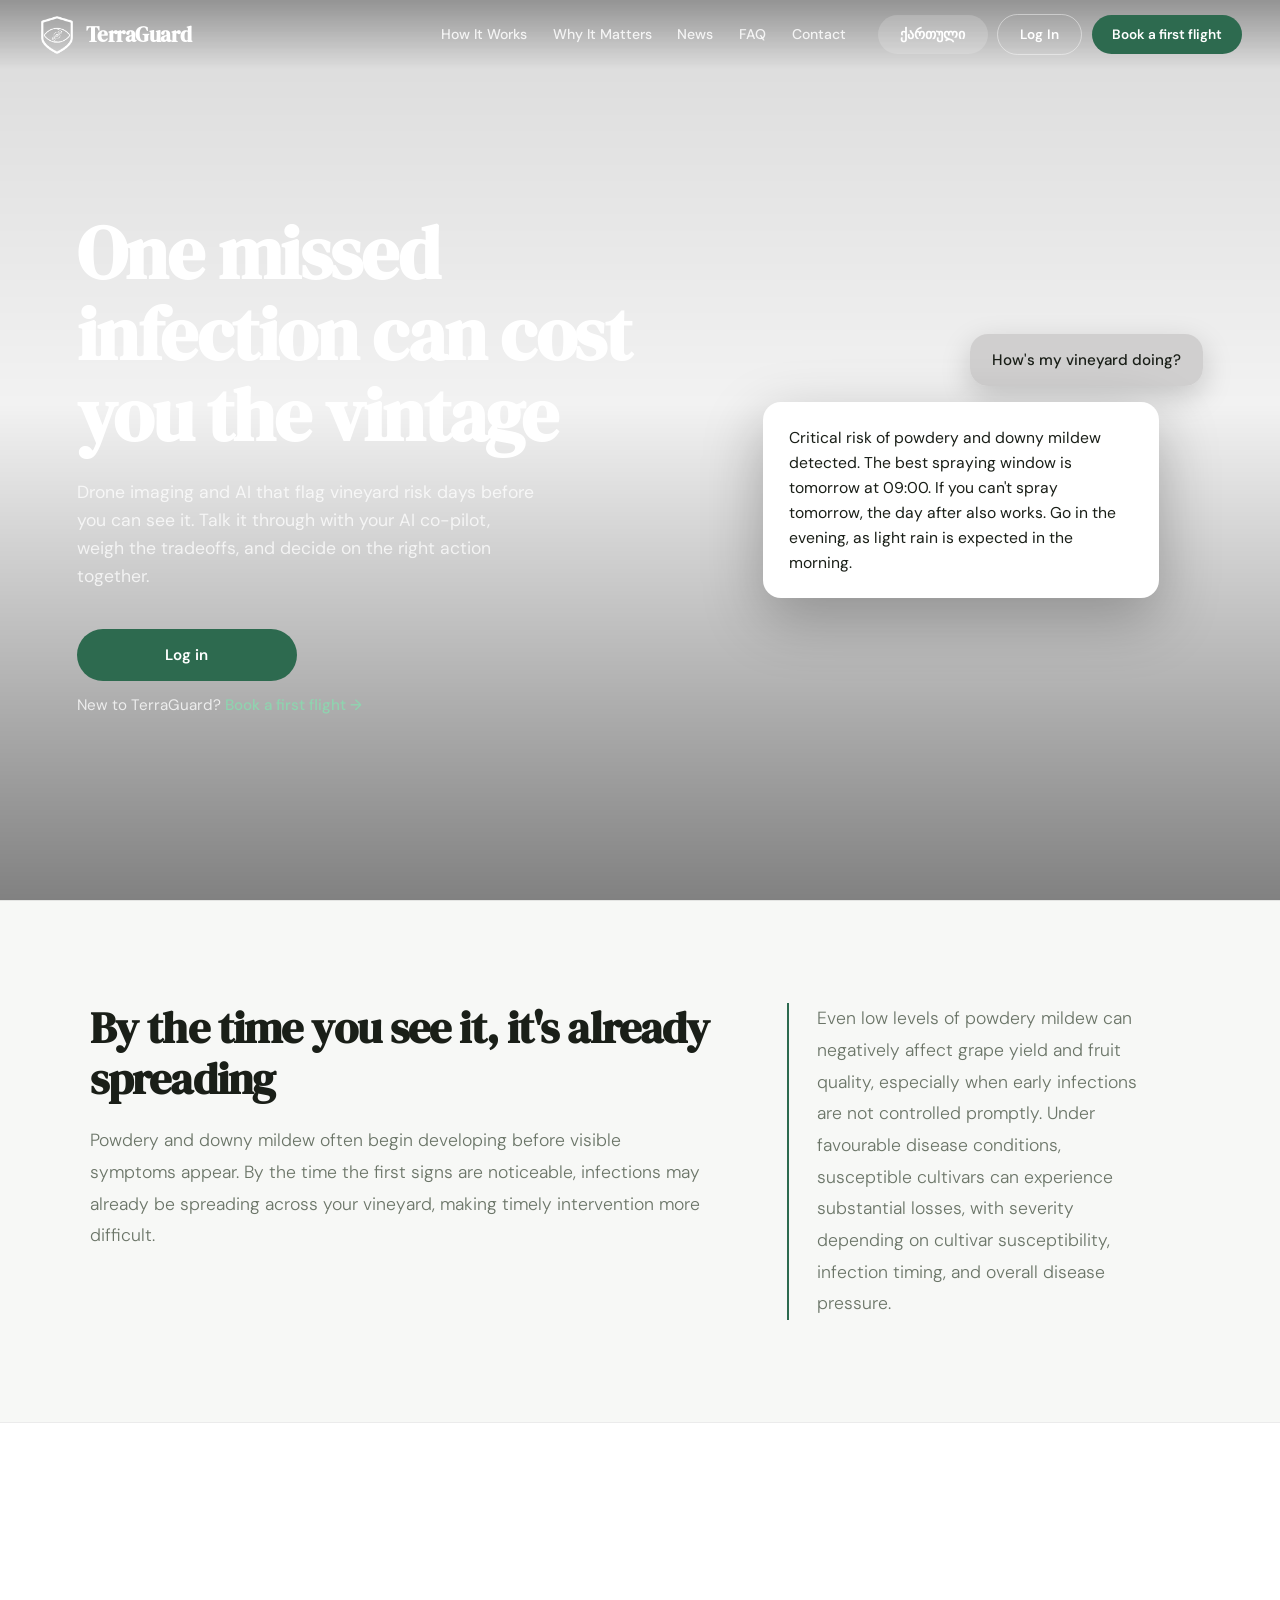
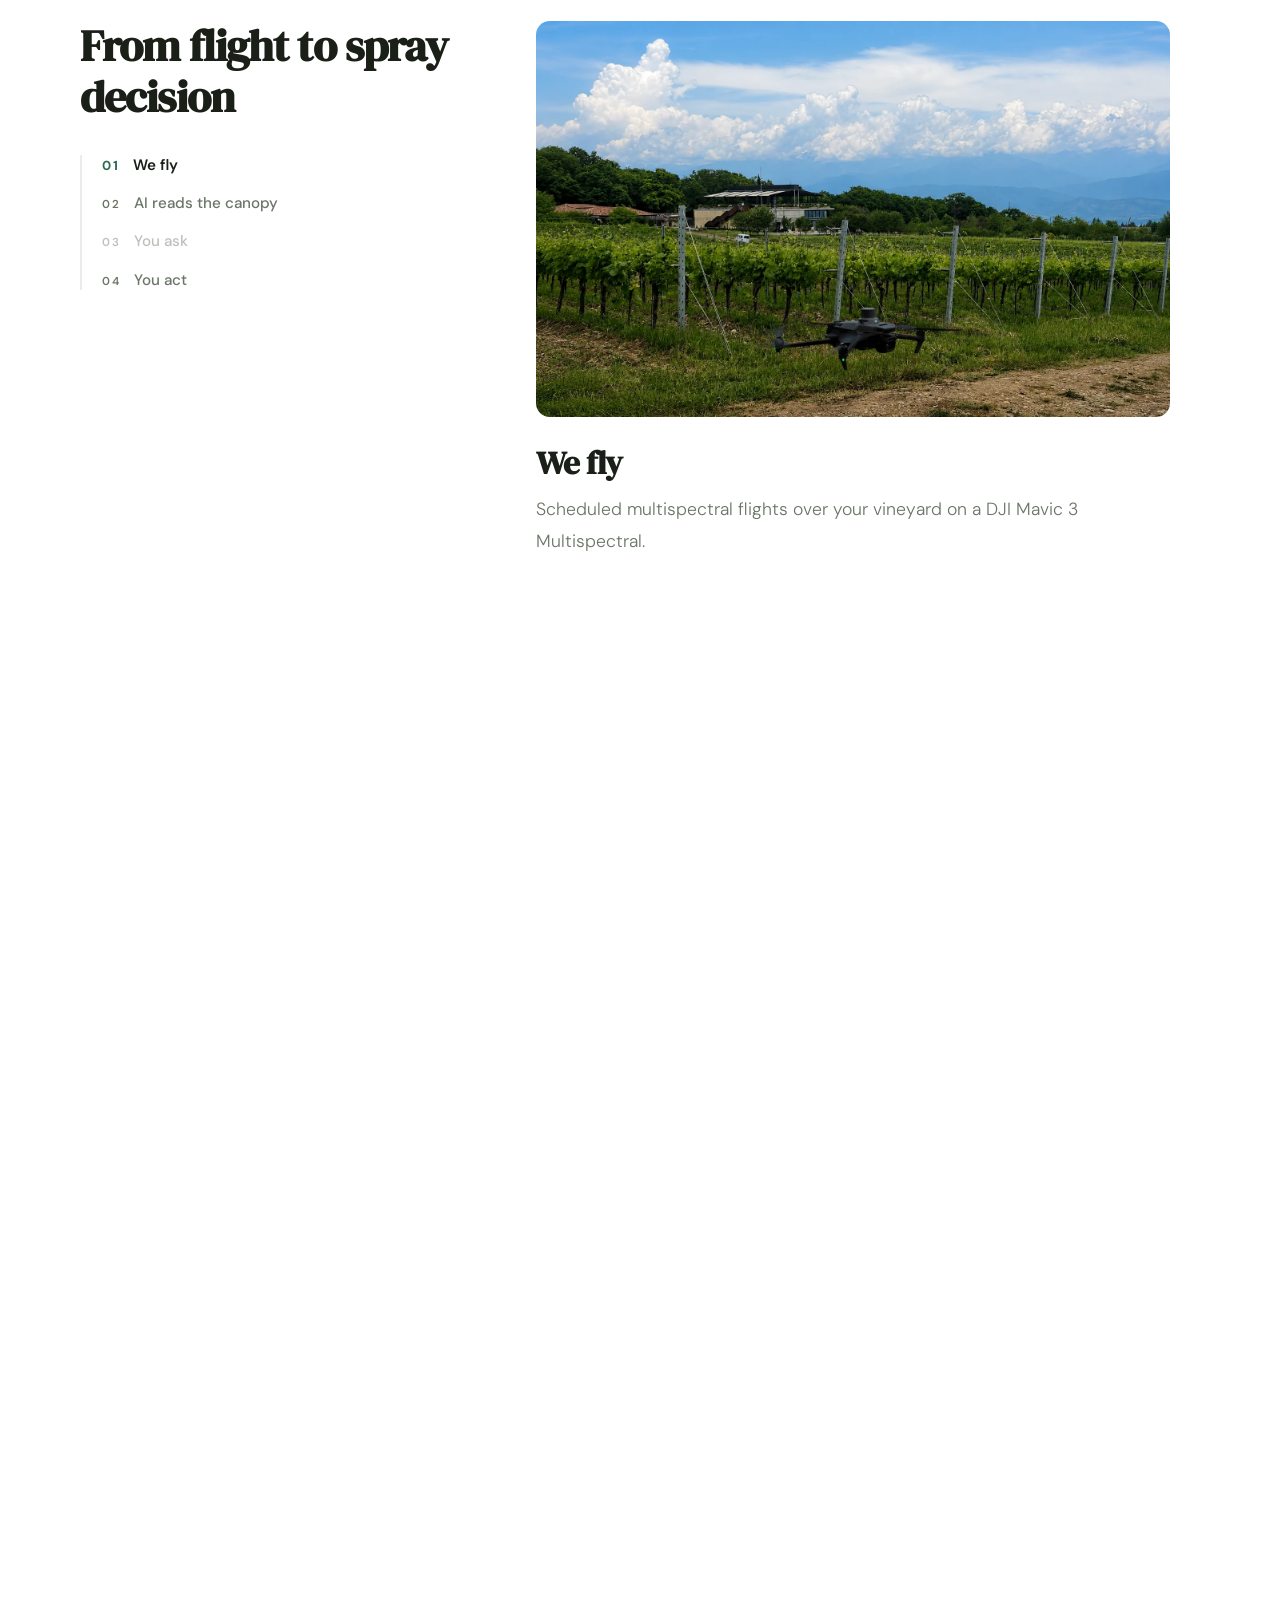
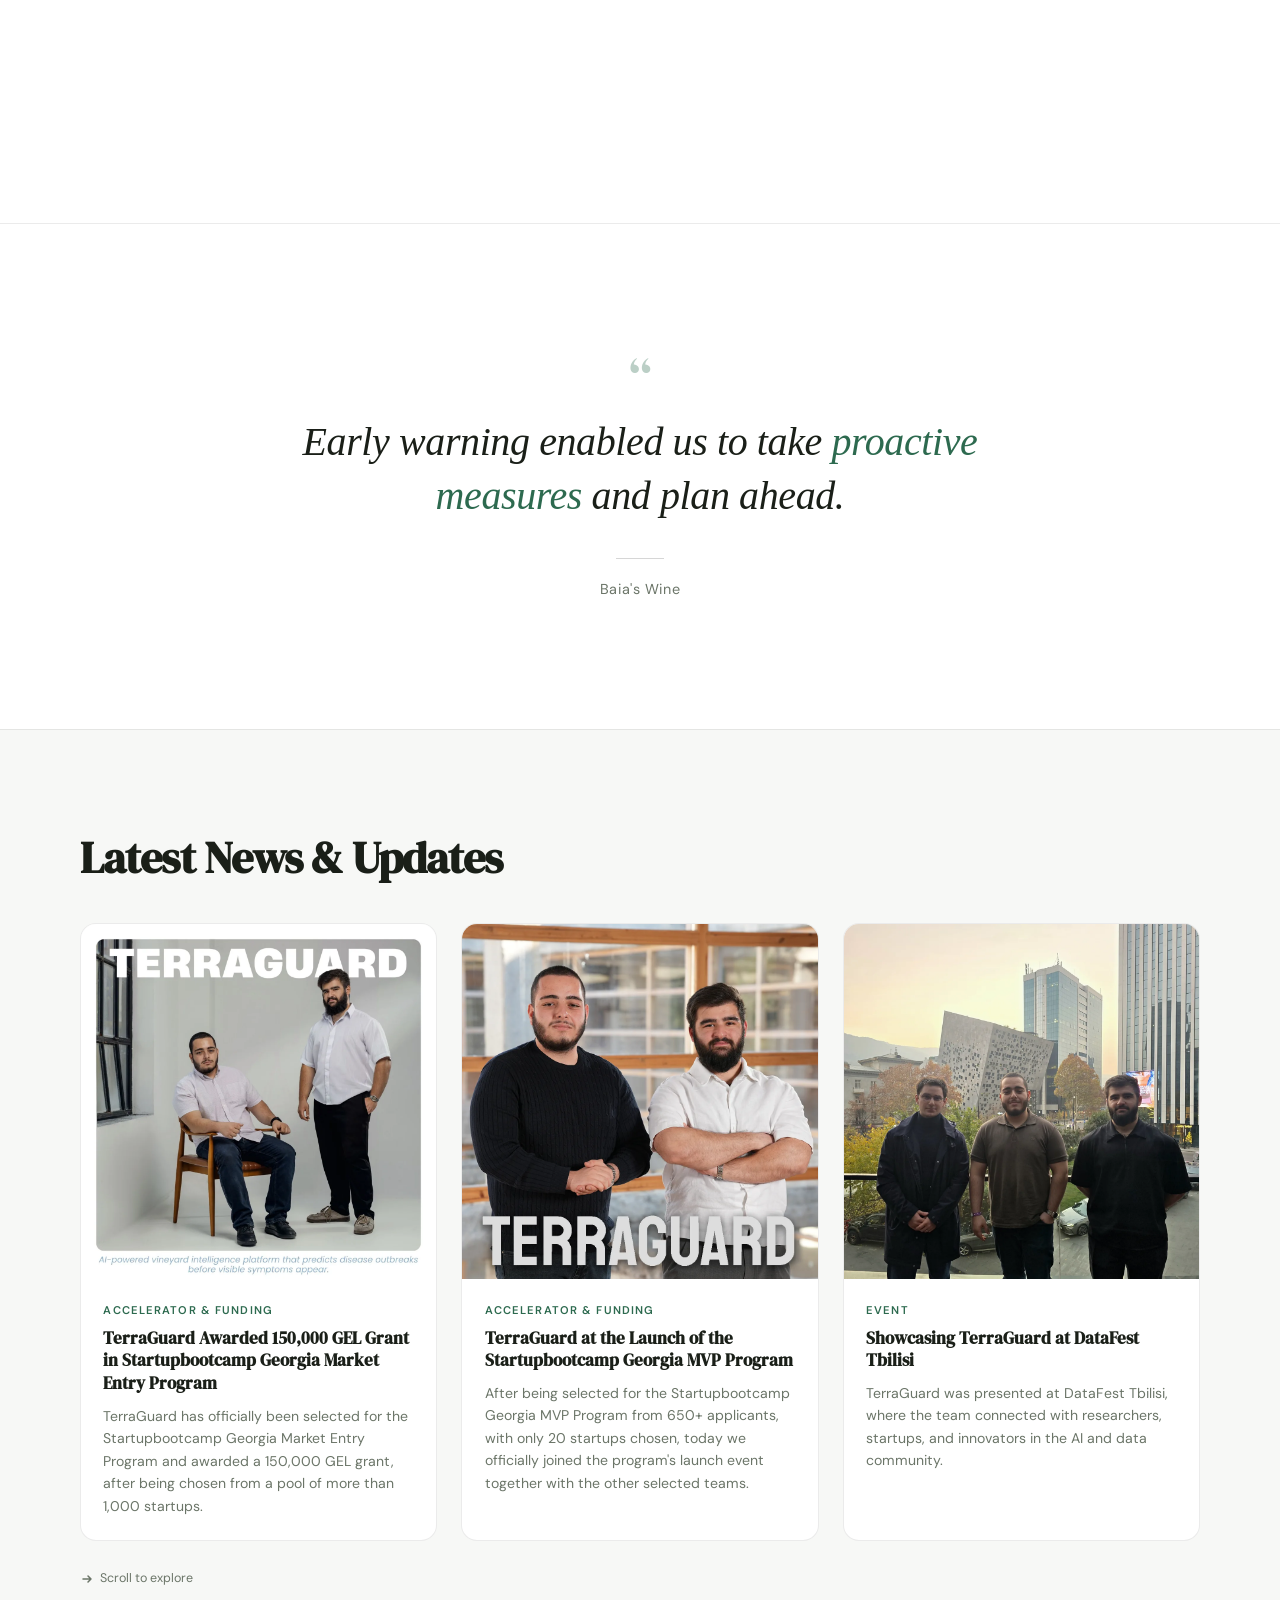
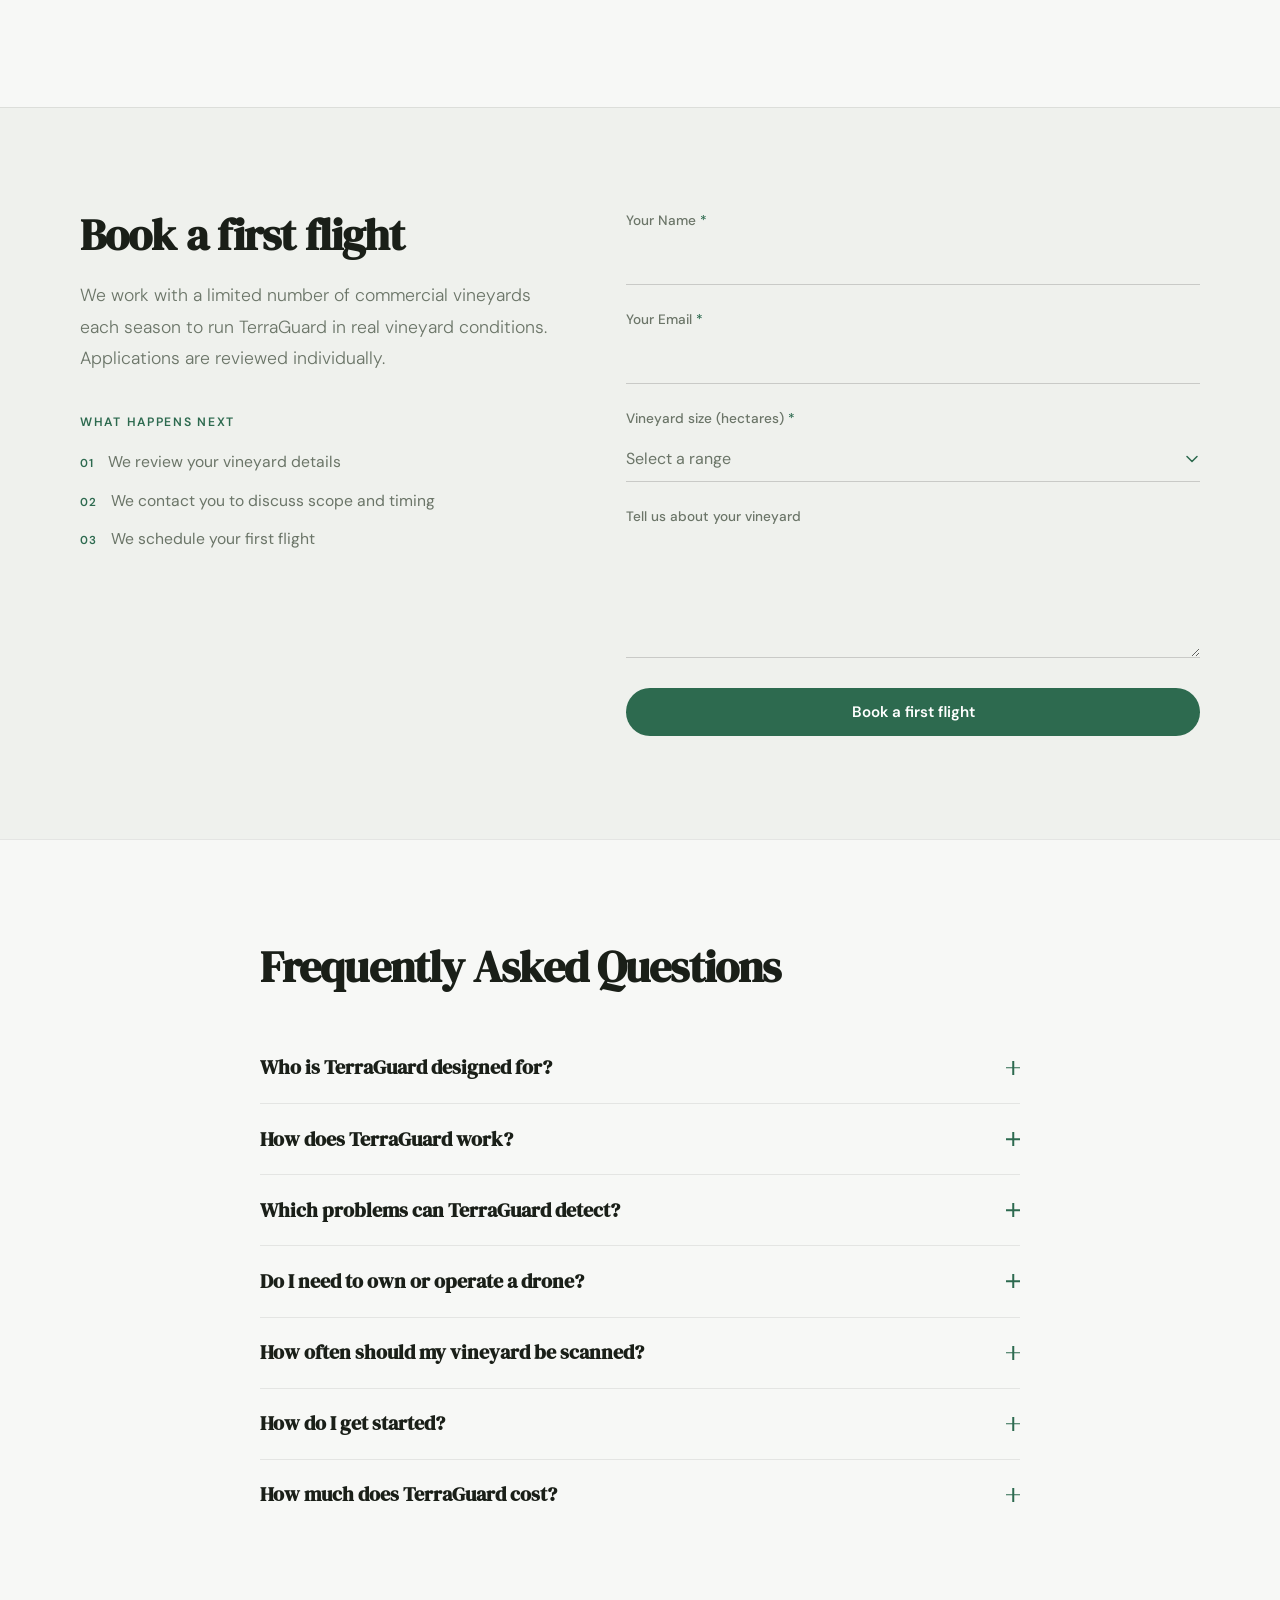
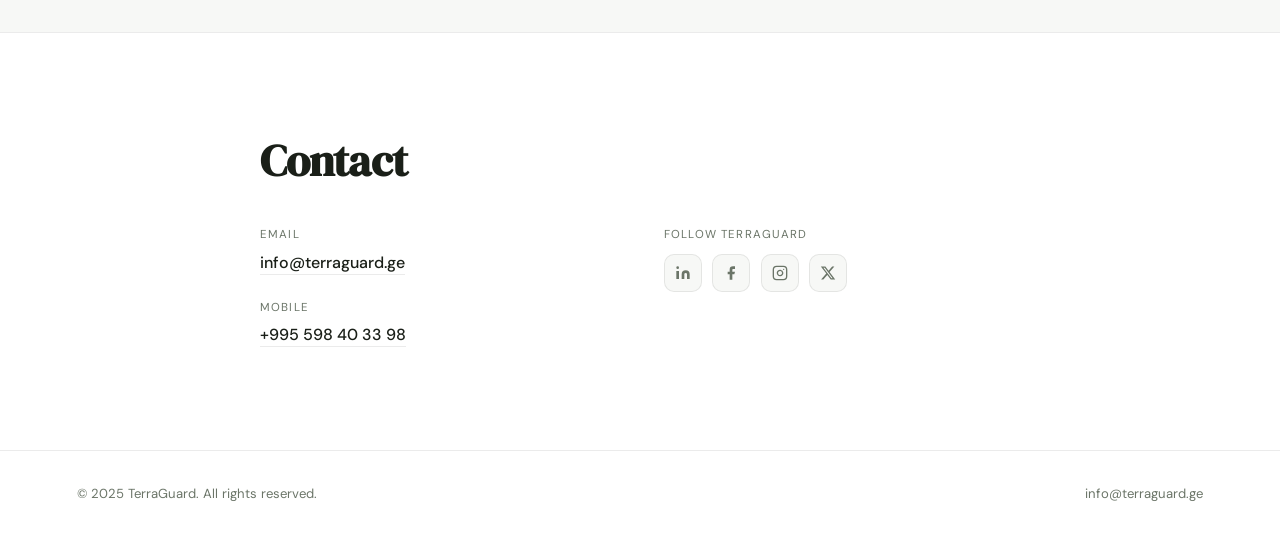
==== commit e0d3914b: "Cache-bust style.css and script.js Cloudflare was serving the 14 May build of style.css and script.j" ====
--- a/index.html
+++ b/index.html
@@ -141,7 +141,7 @@
 <link rel="preconnect" href="https://fonts.googleapis.com">
 <link rel="preconnect" href="https://fonts.gstatic.com" crossorigin>
 <link href="https://fonts.googleapis.com/css2?family=DM+Serif+Display:ital@0;1&family=DM+Sans:ital,opsz,wght@0,9..40,300;0,9..40,400;0,9..40,500;0,9..40,600;1,9..40,300&display=swap" rel="stylesheet">
-<link rel="stylesheet" href="style.css">
+<link rel="stylesheet" href="style.css?v=20260730">
 </head>
   
 <body>
@@ -588,6 +588,6 @@
 <a href="mailto:info@terraguard.ge">info@terraguard.ge</a>
 </footer>
 
-<script src="script.js"></script>
+<script src="script.js?v=20260730"></script>
 </body>
 </html>
